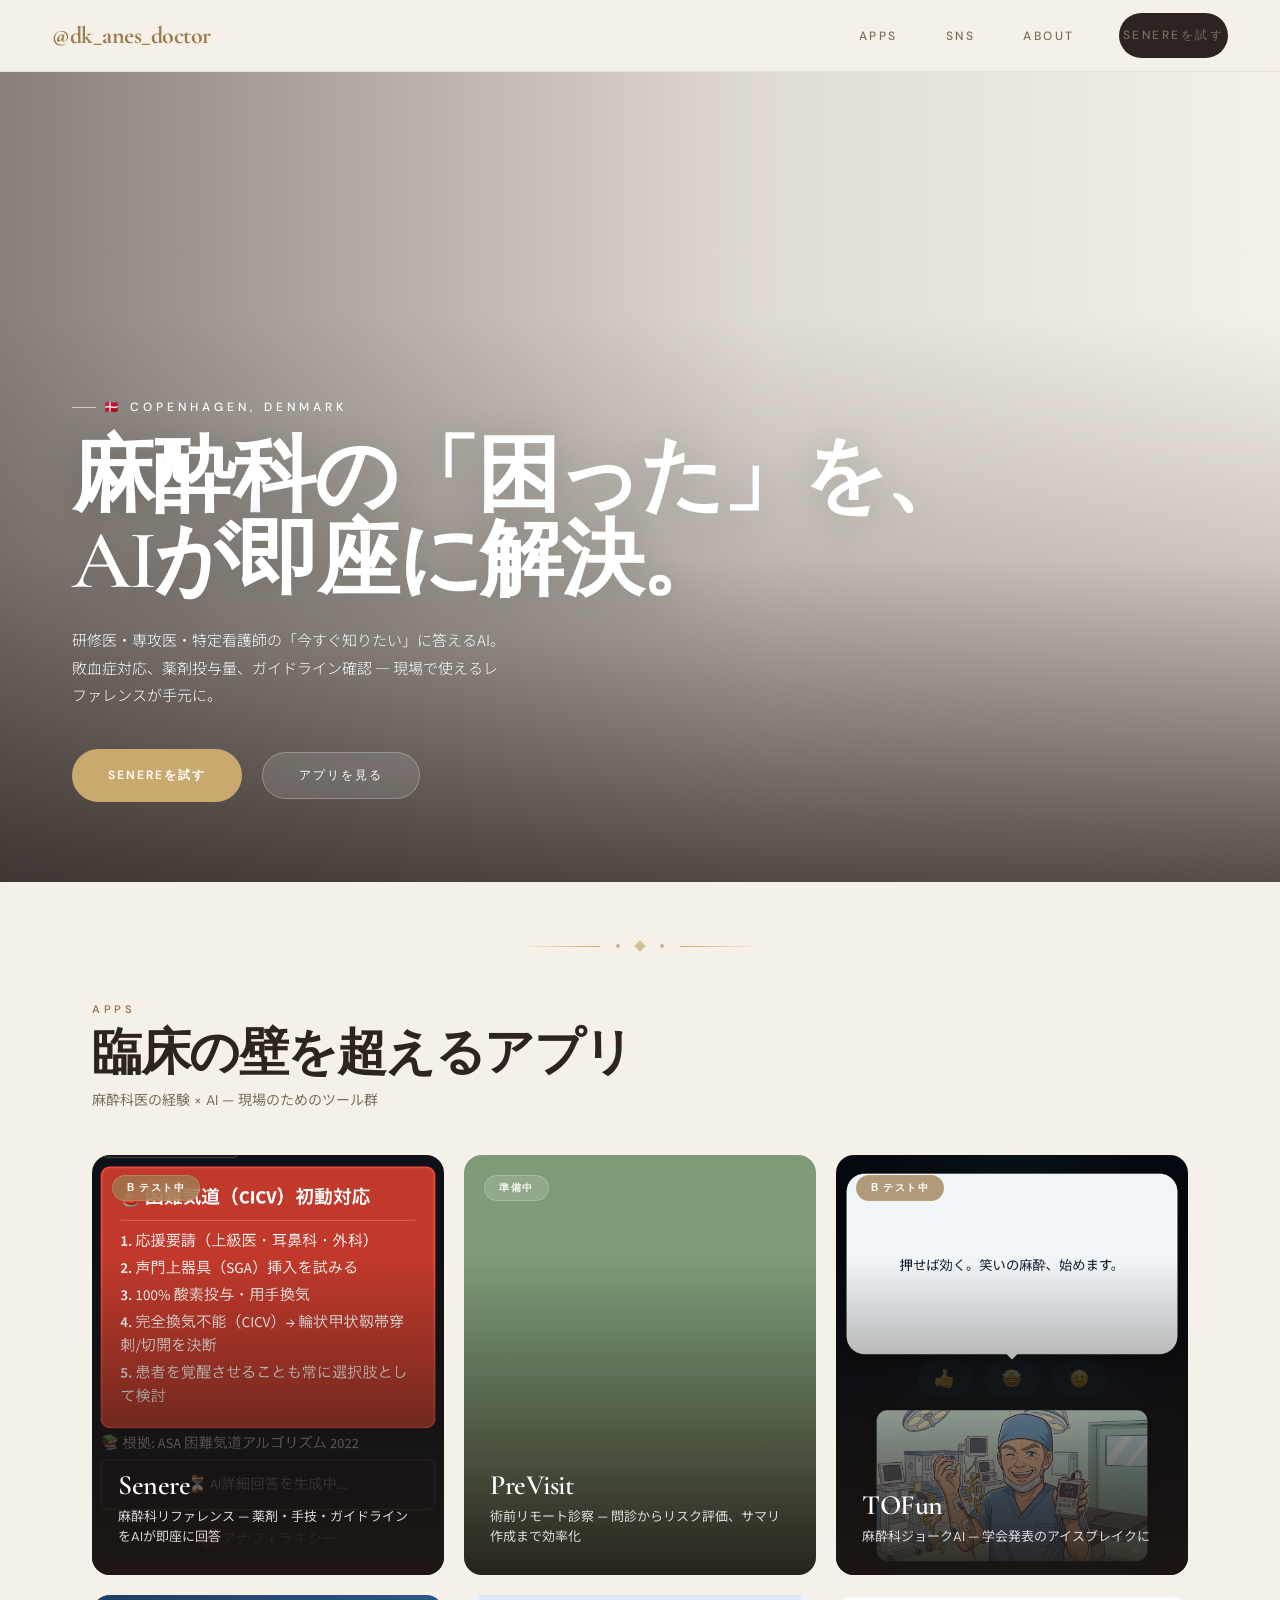
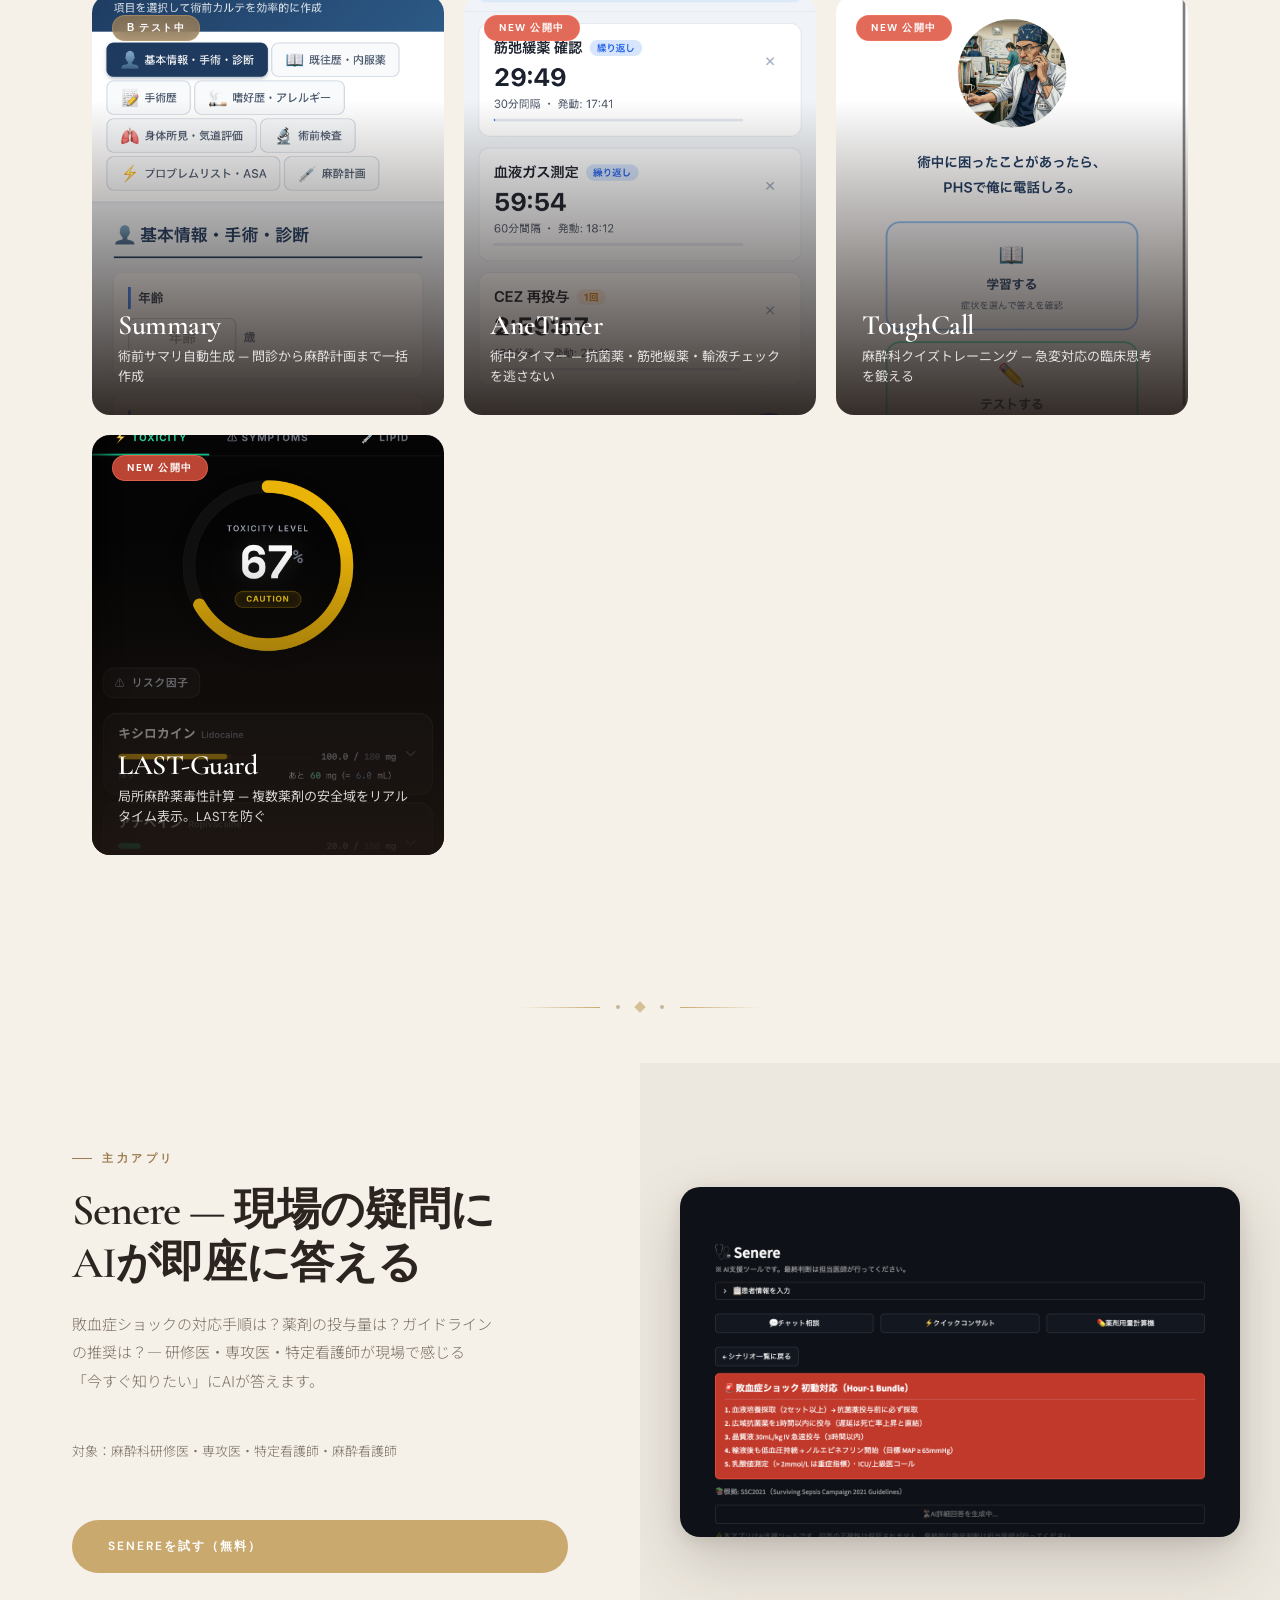
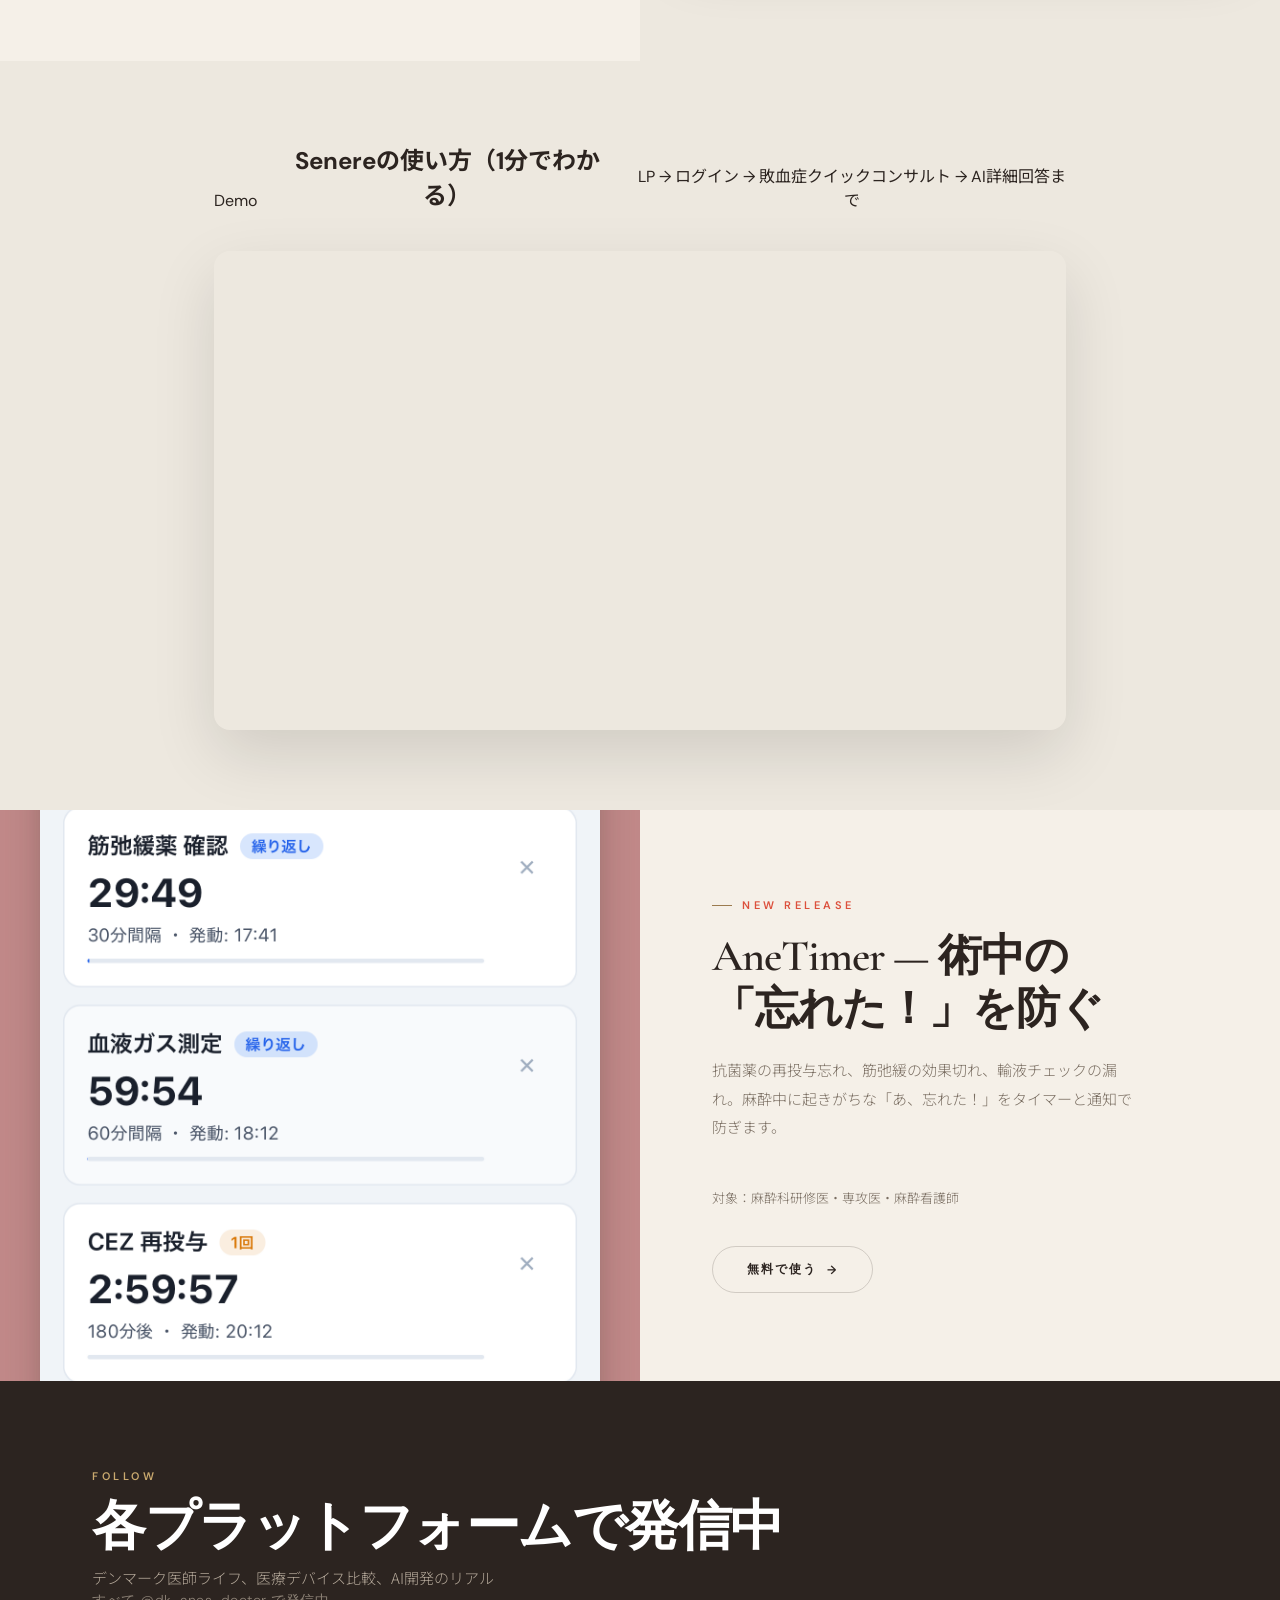
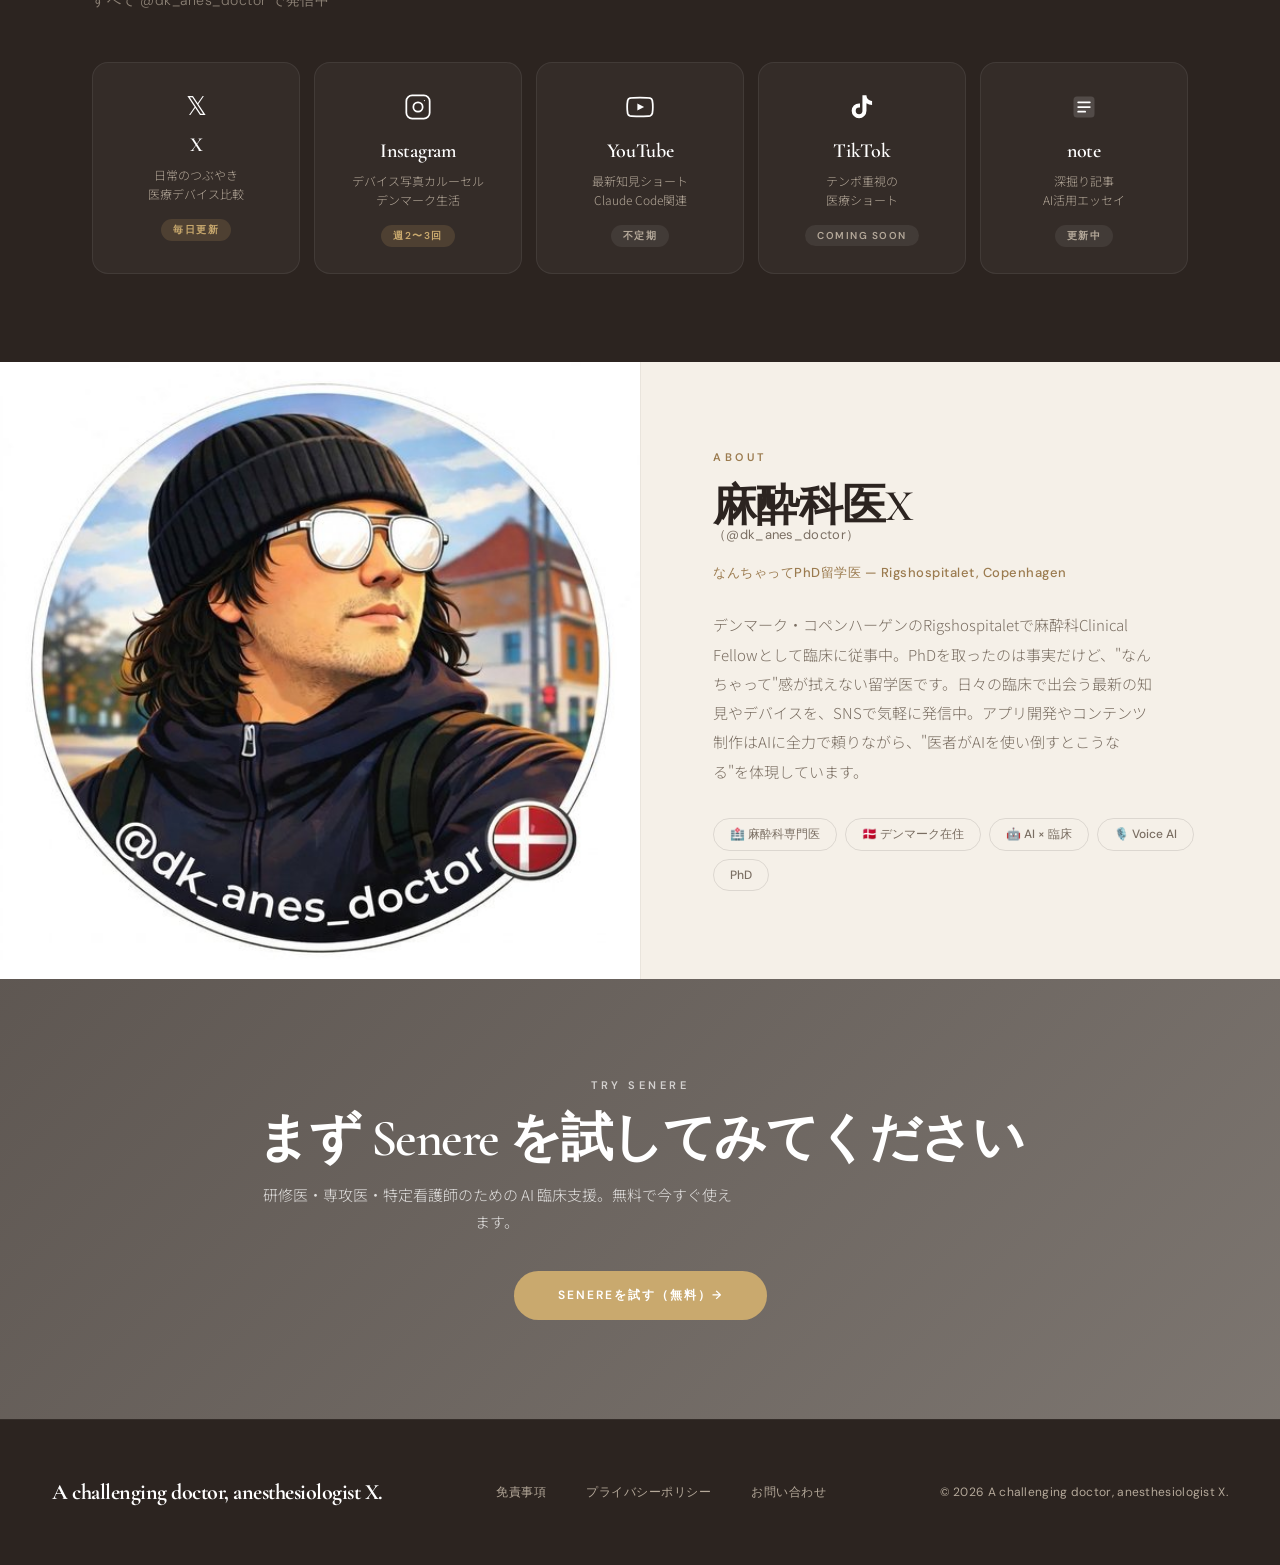
==== index.html @ a04b0b08 "feat: add LAST-Guard screenshot to app card Co-Authored-By: Claude Sonnet 4.6 <noreply@anthropic.com" ====
<!DOCTYPE html>
<html lang="ja">
<head>
<meta charset="UTF-8">
<meta name="viewport" content="width=device-width, initial-scale=1.0">
<title>Senere — 麻酔科研修医・専攻医のAI上級医コンサルタント</title>
<meta name="description" content="敗血症対応・薬剤投与量・ガイドライン確認をAIが即座に回答。研修医・専攻医・特定看護師のための臨床支援アプリ「Senere」。現場で使えるAIレファレンス。">
<meta name="keywords" content="麻酔科医, AI, 医療アプリ, デンマーク, Senere, Summary, TOFun">

<!-- OGP -->
<meta property="og:type" content="website">
<meta property="og:title" content="麻酔科医Xの挑戦 — A challenging doctor, anesthesiologist X.">
<meta property="og:description" content="デンマーク・Rigshospitaletで麻酔科Clinical Fellowとして臨床に従事しながら、AIを活用した臨床支援アプリを開発しています。">
<meta property="og:image" content="https://images.unsplash.com/photo-1513622470522-26c3c8a854bc?w=1200&q=80">
<meta property="og:url" content="https://anesthesiologist-lp.vercel.app">
<meta name="twitter:card" content="summary_large_image">
<meta name="twitter:site" content="@dk_anes_doctor">
<meta name="twitter:title" content="麻酔科医Xの挑戦 — A challenging doctor, anesthesiologist X.">
<meta name="twitter:description" content="デンマーク・Rigshospitaletで麻酔科Clinical Fellowとして臨床に従事しながら、AIを活用した臨床支援アプリを開発しています。">
<meta name="twitter:image" content="https://images.unsplash.com/photo-1513622470522-26c3c8a854bc?w=1200&q=80">

<!-- Google Analytics -->
<script async src="https://www.googletagmanager.com/gtag/js?id=G-F0V2NKXPPV"></script>
<script>
  window.dataLayer = window.dataLayer || [];
  function gtag(){dataLayer.push(arguments);}
  gtag('js', new Date());
  gtag('config', 'G-F0V2NKXPPV');
</script>

<!-- Fonts -->
<link rel="preconnect" href="https://fonts.googleapis.com">
<link rel="preconnect" href="https://fonts.gstatic.com" crossorigin>
<link rel="preload" href="https://fonts.googleapis.com/css2?family=Cormorant+Garamond:ital,wght@0,300;0,400;0,500;0,600;0,700;1,300;1,400;1,600&family=Noto+Sans+JP:wght@300;400;500;700&family=DM+Sans:opsz,wght@9..40,300;9..40,400;9..40,500;9..40,600;9..40,700&display=swap" as="style" onload="this.rel='stylesheet'">
<noscript><link href="https://fonts.googleapis.com/css2?family=Cormorant+Garamond:ital,wght@0,300;0,400;0,500;0,600;0,700;1,300;1,400;1,600&family=Noto+Sans+JP:wght@300;400;500;700&family=DM+Sans:opsz,wght@9..40,300;9..40,400;9..40,500;9..40,600;9..40,700&display=swap" rel="stylesheet"></noscript>

<style>
/* ===================================================
   DESIGN TOKENS
=================================================== */
:root {
  --bg:           #F5F0E8;
  --bg-warm:      #EDE8DF;
  --bg-dark:      #2C2420;
  --text:         #2C2420;
  --text-sub:     #7A6E62;
  --text-light:   #B5A99A;
  --white:        #FFFFFF;
  --accent:       #9B7B4F;
  --accent-light: #C9A96E;
  --accent-pale:  #EDE0CC;

  --ease-out-expo: cubic-bezier(0.16, 1, 0.3, 1);
  --ease-in-out:   cubic-bezier(0.65, 0, 0.35, 1);
}

/* ===================================================
   RESET & BASE
=================================================== */
*, *::before, *::after {
  margin: 0;
  padding: 0;
  box-sizing: border-box;
}

/* Focus-visible ring — keyboard nav accessible */
:focus-visible {
  outline: 2px solid var(--accent);
  outline-offset: 3px;
  border-radius: 3px;
}

html {
  scroll-behavior: smooth;
}

body {
  font-family: 'DM Sans', 'Noto Sans JP', sans-serif;
  background: var(--bg);
  color: var(--text);
  -webkit-font-smoothing: antialiased;
  -moz-osx-font-smoothing: grayscale;
  overflow-x: hidden;
}

img {
  display: block;
  max-width: 100%;
}

a {
  color: inherit;
  text-decoration: none;
}

/* ===================================================
   SCROLL ANIMATIONS
=================================================== */
.reveal {
  opacity: 0;
  transform: translateY(32px);
  transition: opacity 0.8s var(--ease-out-expo), transform 0.8s var(--ease-out-expo);
}

.reveal.visible {
  opacity: 1;
  transform: translateY(0);
}

.reveal-delay-1 { transition-delay: 0.1s; }
.reveal-delay-2 { transition-delay: 0.2s; }
.reveal-delay-3 { transition-delay: 0.3s; }
.reveal-delay-4 { transition-delay: 0.4s; }

/* prefers-reduced-motion: disable all animations for vestibular users */
@media (prefers-reduced-motion: reduce) {
  .reveal {
    opacity: 1;
    transform: none;
    transition: none;
  }
  .reveal-delay-1,
  .reveal-delay-2,
  .reveal-delay-3,
  .reveal-delay-4 {
    transition-delay: 0s;
  }
  .hero-bg,
  .app-card-bg,
  .feature-image-side img,
  .profile-image-side img {
    transition: none !important;
  }
  * {
    animation-duration: 0.01ms !important;
    animation-iteration-count: 1 !important;
    transition-duration: 0.01ms !important;
    scroll-behavior: auto !important;
  }
}

/* ===================================================
   NAVIGATION
=================================================== */
nav {
  position: fixed;
  top: 0;
  left: 0;
  right: 0;
  z-index: 200;
  height: 72px;
  display: flex;
  align-items: center;
  justify-content: space-between;
  padding: 0 52px;
  background: rgba(245, 240, 232, 0.88);
  backdrop-filter: blur(24px);
  -webkit-backdrop-filter: blur(24px);
  border-bottom: 1px solid rgba(44, 36, 32, 0.07);
  transition: background 0.3s;
}

.nav-brand {
  font-family: 'Cormorant Garamond', serif;
  font-size: 24px;
  font-weight: 700;
  color: var(--text);
  letter-spacing: -0.5px;
  line-height: 1;
}

.nav-brand span {
  color: var(--accent);
}

.nav-links {
  display: flex;
  align-items: center;
  gap: 40px;
  list-style: none;
}

.nav-links a {
  font-family: 'DM Sans', sans-serif;
  font-size: 12px;
  font-weight: 500;
  color: var(--text-sub);
  text-transform: uppercase;
  letter-spacing: 2.5px;
  transition: color 0.25s;
  padding: 14px 4px;
  display: inline-flex;
  align-items: center;
}

.nav-links a:hover {
  color: var(--text);
}

.nav-cta {
  font-family: 'DM Sans', sans-serif;
  font-size: 12px;
  font-weight: 600;
  letter-spacing: 1.5px;
  text-transform: uppercase;
  padding: 10px 28px;
  background: var(--bg-dark);
  color: var(--bg);
  border-radius: 100px;
  transition: background 0.3s, transform 0.2s;
}

.nav-cta:hover {
  background: var(--accent);
  transform: translateY(-1px);
}

/* Hamburger (mobile) */
.nav-hamburger {
  display: none;
  flex-direction: column;
  gap: 5px;
  cursor: pointer;
  padding: 4px;
  background: none;
  border: none;
}

.nav-hamburger span {
  display: block;
  width: 22px;
  height: 1.5px;
  background: var(--text);
  transition: transform 0.3s, opacity 0.3s, background 0.3s;
}

/* ===================================================
   HERO — Full-bleed Unsplash photo
=================================================== */
.hero {
  position: relative;
  height: 90vh;
  min-height: 600px;
  max-height: 900px;
  display: flex;
  align-items: flex-end;
  justify-content: flex-start;
  overflow: hidden;
  margin-top: 72px;
}

.hero-bg {
  position: absolute;
  inset: 0;
  background-image: url('https://images.unsplash.com/photo-1513622470522-26c3c8a854bc?w=1600&q=80&auto=format&fit=crop');
  background-size: cover;
  background-position: center 40%;
  transform-origin: center;
  transition: transform 8s ease-out;
}

.hero-bg.loaded {
  transform: scale(1.04);
}

/* Layered gradient: bottom heavy, subtle side vignette */
.hero::after {
  content: '';
  position: absolute;
  inset: 0;
  background:
    linear-gradient(to right, rgba(44,36,32,0.55) 0%, rgba(44,36,32,0.1) 60%, transparent 100%),
    linear-gradient(to top, rgba(44,36,32,0.8) 0%, rgba(44,36,32,0.2) 40%, transparent 70%);
  z-index: 1;
}

.hero-content {
  position: relative;
  z-index: 2;
  padding: 0 72px 80px;
  max-width: 680px;
  color: var(--white);
}

.hero-eyebrow {
  font-family: 'DM Sans', sans-serif;
  font-size: 12px;
  font-weight: 500;
  letter-spacing: 4px;
  text-transform: uppercase;
  opacity: 0.75;
  margin-bottom: 20px;
  display: flex;
  align-items: center;
  gap: 8px;
}

.hero-eyebrow::before {
  content: '';
  display: block;
  width: 24px;
  height: 1px;
  background: rgba(255,255,255,0.6);
}

.hero h1 {
  font-family: 'Cormorant Garamond', serif;
  font-size: clamp(40px, 6.5vw, 88px);
  font-weight: 600;
  line-height: 1.0;
  letter-spacing: -2.5px;
  margin-bottom: 24px;
  text-shadow: 0 4px 40px rgba(0,0,0,0.18);
  white-space: nowrap;
}

.hero-sub {
  font-family: 'Noto Sans JP', sans-serif;
  font-size: 15px;
  font-weight: 300;
  line-height: 1.85;
  opacity: 0.88;
  max-width: 440px;
  margin-bottom: 40px;
}

.hero-actions {
  display: flex;
  align-items: center;
  gap: 20px;
  flex-wrap: wrap;
}

.hero-btn-primary {
  font-family: 'DM Sans', sans-serif;
  font-size: 12px;
  font-weight: 600;
  letter-spacing: 2px;
  text-transform: uppercase;
  padding: 18px 36px;
  background: var(--accent-light);
  color: var(--white);
  border-radius: 100px;
  transition: background 0.3s, color 0.3s, transform 0.3s;
}

.hero-btn-primary:hover {
  background: var(--white);
  color: var(--text);
  transform: translateY(-2px);
}


.hero-btn-ghost {
  font-family: 'DM Sans', sans-serif;
  font-size: 12px;
  font-weight: 500;
  letter-spacing: 2px;
  text-transform: uppercase;
  padding: 14px 36px;
  background: rgba(255,255,255,0.12);
  backdrop-filter: blur(8px);
  border: 1px solid rgba(255,255,255,0.25);
  color: var(--white);
  border-radius: 100px;
  transition: background 0.3s, border-color 0.3s;
}

.hero-btn-ghost:hover {
  background: rgba(255,255,255,0.22);
}

/* ===================================================
   ORNAMENTAL DIVIDER (Tivoli-inspired)
=================================================== */
.ornament-divider {
  display: flex;
  align-items: center;
  justify-content: center;
  gap: 16px;
  padding: 60px 0 52px;
}

.ornament-line {
  width: 80px;
  height: 1px;
  background: linear-gradient(to right, transparent, var(--accent-light));
}

.ornament-line.right {
  background: linear-gradient(to left, transparent, var(--accent-light));
}

.ornament-diamond {
  width: 8px;
  height: 8px;
  background: var(--accent-light);
  transform: rotate(45deg);
  opacity: 0.7;
}

.ornament-dot {
  width: 4px;
  height: 4px;
  background: var(--accent);
  border-radius: 50%;
  opacity: 0.5;
}

/* ===================================================
   SECTION WRAPPER
=================================================== */
.section-wrap {
  max-width: 1200px;
  margin: 0 auto;
  padding: 0 52px;
}

/* ===================================================
   SECTION HEADER
=================================================== */
.section-head {
  display: flex;
  align-items: flex-end;
  justify-content: space-between;
  margin-bottom: 44px;
  gap: 20px;
}

.section-head-text .eyebrow {
  font-family: 'DM Sans', sans-serif;
  font-size: 11px;
  font-weight: 600;
  letter-spacing: 3.5px;
  text-transform: uppercase;
  color: var(--accent);
  margin-bottom: 10px;
}

.section-head-text h2 {
  font-family: 'Cormorant Garamond', serif;
  font-size: clamp(32px, 4.5vw, 50px);
  font-weight: 600;
  line-height: 1.1;
  letter-spacing: -1.5px;
  color: var(--text);
}

.section-head-text .sub {
  font-size: 14px;
  color: var(--text-sub);
  margin-top: 8px;
  line-height: 1.6;
}

/* ===================================================
   APPS GRID
=================================================== */
.apps-section {
  padding-bottom: 88px;
}

.apps-grid {
  display: grid;
  grid-template-columns: repeat(3, 1fr);
  gap: 20px;
}

/* App photo card — Tivoli "Tæt på Tivoli" style */
.app-card {
  height: 420px;
  border-radius: 18px;
  overflow: hidden;
  position: relative;
  cursor: pointer;
  color: var(--white);
  display: block;
}

.app-card-bg {
  position: absolute;
  inset: 0;
  background-size: cover;
  background-position: center;
  transition: transform 0.6s var(--ease-out-expo);
}

.app-card:hover .app-card-bg {
  transform: scale(1.06);
}

/* Gradient overlay */
.app-card::after {
  content: '';
  position: absolute;
  inset: 0;
  background: linear-gradient(180deg, transparent 25%, rgba(30, 22, 18, 0.9) 100%);
  z-index: 1;
  transition: opacity 0.4s;
}

.app-card:hover::after {
  opacity: 0.85;
}

.app-card-content {
  position: absolute;
  bottom: 0;
  left: 0;
  right: 0;
  padding: 28px 26px;
  z-index: 2;
}

.app-card h3 {
  font-family: 'Cormorant Garamond', serif;
  font-size: 28px;
  font-weight: 600;
  letter-spacing: -0.5px;
  margin-bottom: 6px;
  line-height: 1.1;
}

.app-card p {
  font-size: 13px;
  line-height: 1.55;
  opacity: 0.82;
}

.app-card-arrow {
  position: absolute;
  bottom: 28px;
  right: 26px;
  z-index: 2;
  width: 36px;
  height: 36px;
  border-radius: 50%;
  background: rgba(255,255,255,0.15);
  backdrop-filter: blur(8px);
  display: flex;
  align-items: center;
  justify-content: center;
  font-size: 14px;
  opacity: 0;
  transform: translateX(-8px);
  transition: opacity 0.3s, transform 0.3s;
}

.app-card:hover .app-card-arrow {
  opacity: 1;
  transform: translateX(0);
}

.app-badge {
  position: absolute;
  top: 20px;
  left: 20px;
  z-index: 2;
  font-family: 'DM Sans', sans-serif;
  font-size: 10px;
  font-weight: 600;
  letter-spacing: 1.5px;
  text-transform: uppercase;
  padding: 5px 14px;
  border-radius: 100px;
  backdrop-filter: blur(10px);
  -webkit-backdrop-filter: blur(10px);
}

.badge-beta {
  background: rgba(155, 123, 79, 0.75);
  border: 1px solid rgba(201, 169, 110, 0.4);
  color: #fff;
}

.badge-soon {
  background: rgba(255,255,255,0.15);
  border: 1px solid rgba(255,255,255,0.2);
  color: rgba(255,255,255,0.9);
}

.badge-new {
  background: rgba(220, 80, 60, 0.85);
  border: 1px solid rgba(255, 120, 100, 0.5);
  color: #fff;
  font-weight: 700;
  animation: pulse-badge 2s infinite;
}

@keyframes pulse-badge {
  0%, 100% { box-shadow: 0 0 0 0 rgba(220,80,60,0.4); }
  50% { box-shadow: 0 0 0 6px rgba(220,80,60,0); }
}

/* (carousel dots removed — grid layout used instead) */
.carousel-dot-placeholder {
  display: none;
}

/* ===================================================
   FEATURE SECTIONS — 2-col alternating
=================================================== */
.feature-section {
  display: grid;
  grid-template-columns: 1fr 1fr;
  min-height: 560px;
  overflow: hidden;
}

.feature-section + .feature-section {
  border-top: 1px solid rgba(44,36,32,0.06);
}

.feature-text-side {
  padding: 88px 72px;
  display: flex;
  flex-direction: column;
  justify-content: center;
  background: var(--bg);
}

.feature-text-side .eyebrow {
  font-family: 'DM Sans', sans-serif;
  font-size: 11px;
  font-weight: 600;
  letter-spacing: 3.5px;
  text-transform: uppercase;
  color: var(--accent);
  margin-bottom: 18px;
  display: flex;
  align-items: center;
  gap: 10px;
}

.feature-text-side .eyebrow::before {
  content: '';
  width: 20px;
  height: 1px;
  background: var(--accent);
  display: block;
}

.feature-text-side h2 {
  font-family: 'Cormorant Garamond', serif;
  font-size: clamp(30px, 3.5vw, 44px);
  font-weight: 600;
  line-height: 1.2;
  letter-spacing: -1px;
  margin-bottom: 20px;
  color: var(--text);
}

.feature-text-side p {
  font-size: 15px;
  color: var(--text-sub);
  line-height: 1.9;
  margin-bottom: 36px;
  max-width: 420px;
  font-family: 'Noto Sans JP', sans-serif;
  font-weight: 300;
}

.feature-cta-link {
  display: inline-flex;
  align-items: center;
  gap: 10px;
  font-family: 'DM Sans', sans-serif;
  font-size: 12px;
  font-weight: 600;
  letter-spacing: 2px;
  text-transform: uppercase;
  padding: 14px 34px;
  border: 1.5px solid rgba(44,36,32,0.18);
  border-radius: 100px;
  color: var(--text);
  width: fit-content;
  transition: background 0.3s, color 0.3s, border-color 0.3s;
}

.feature-cta-link:hover {
  background: var(--text);
  color: var(--bg);
  border-color: var(--text);
}

.feature-cta-link .arrow {
  transition: transform 0.3s;
}

.feature-cta-link:hover .arrow {
  transform: translateX(4px);
}

.feature-image-side {
  position: relative;
  overflow: hidden;
  background: var(--bg-warm);
}

.feature-image-side img {
  position: absolute;
  inset: 0;
  width: 100%;
  height: 100%;
  object-fit: cover;
  object-position: top center;
  transition: transform 0.8s var(--ease-out-expo);
}

.feature-section:hover .feature-image-side img {
  transform: scale(1.03);
}

/* Screenshot frame treatment */
.feature-image-side .screenshot-frame {
  position: absolute;
  inset: 0;
  display: flex;
  align-items: center;
  justify-content: center;
  padding: 40px;
  background: var(--bg-warm);
}

.feature-image-side .screenshot-frame img {
  position: relative;
  inset: auto;
  width: 100%;
  height: auto;
  max-height: none;
  object-fit: cover;
  object-position: center;
  border-radius: 20px;
  box-shadow: 0 24px 60px rgba(44,36,32,0.2), 0 4px 16px rgba(44,36,32,0.1);
  transition: transform 0.6s var(--ease-out-expo);
}

.feature-section:hover .screenshot-frame img {
  transform: translateY(-8px);
}

/* ===================================================
   SNS SECTION — Dark
=================================================== */
.sns-section {
  background: var(--bg-dark);
  padding: 88px 0;
}

.sns-inner {
  max-width: 1200px;
  margin: 0 auto;
  padding: 0 52px;
}

.sns-header {
  margin-bottom: 52px;
}

.sns-header .eyebrow {
  font-family: 'DM Sans', sans-serif;
  font-size: 11px;
  font-weight: 600;
  letter-spacing: 3.5px;
  text-transform: uppercase;
  color: var(--accent-light);
  margin-bottom: 14px;
}

.sns-header h2 {
  font-family: 'Cormorant Garamond', serif;
  font-size: clamp(36px, 5vw, 54px);
  font-weight: 600;
  letter-spacing: -1.5px;
  color: var(--white);
  line-height: 1.1;
  margin-bottom: 10px;
}

.sns-header p {
  font-size: 15px;
  color: var(--text-light);
  font-family: 'Noto Sans JP', sans-serif;
  font-weight: 300;
}

.sns-grid {
  display: grid;
  grid-template-columns: repeat(5, 1fr);
  gap: 14px;
}

.sns-card {
  background: rgba(255,255,255,0.04);
  border: 1px solid rgba(255,255,255,0.07);
  border-radius: 16px;
  padding: 30px 18px 26px;
  text-align: center;
  color: var(--white);
  transition: background 0.35s var(--ease-out-expo), border-color 0.35s var(--ease-out-expo), transform 0.35s var(--ease-out-expo);
  cursor: pointer;
  position: relative;
  overflow: hidden;
}

.sns-card::before {
  content: '';
  position: absolute;
  top: 0;
  left: 0;
  right: 0;
  height: 2px;
  background: linear-gradient(to right, var(--accent), var(--accent-light));
  opacity: 0;
  transition: opacity 0.3s;
}

.sns-card:hover {
  background: rgba(255,255,255,0.09);
  border-color: rgba(255,255,255,0.13);
  transform: translateY(-6px);
}

.sns-card:hover::before {
  opacity: 1;
}

.sns-card-icon {
  font-size: 26px;
  margin-bottom: 14px;
  line-height: 1;
}

.sns-card-name {
  font-family: 'Cormorant Garamond', serif;
  font-size: 20px;
  font-weight: 600;
  letter-spacing: -0.3px;
  margin-bottom: 8px;
}

.sns-card-desc {
  font-size: 12px;
  color: var(--text-light);
  line-height: 1.6;
  margin-bottom: 14px;
  font-family: 'Noto Sans JP', sans-serif;
  font-weight: 300;
}

.sns-card-freq {
  display: inline-block;
  font-family: 'DM Sans', sans-serif;
  font-size: 10px;
  font-weight: 600;
  letter-spacing: 1.5px;
  text-transform: uppercase;
  padding: 4px 12px;
  border-radius: 100px;
  background: rgba(255,255,255,0.07);
  color: var(--text-light);
}

.sns-card.active-platform .sns-card-freq {
  background: rgba(155, 123, 79, 0.25);
  color: var(--accent-light);
}

/* ===================================================
   PROFILE SECTION
=================================================== */
.profile-section {
  display: grid;
  grid-template-columns: 1fr 1fr;
  min-height: 520px;
  overflow: hidden;
}

.profile-image-side {
  position: relative;
  overflow: hidden;
  background: var(--bg-warm);
}

.profile-image-side img {
  position: absolute;
  inset: 0;
  width: 100%;
  height: 100%;
  object-fit: cover;
  object-position: top center;
  transition: transform 0.8s var(--ease-out-expo);
}

.profile-section:hover .profile-image-side img {
  transform: scale(1.03);
}

.profile-content-side {
  padding: 88px 72px;
  display: flex;
  flex-direction: column;
  justify-content: center;
  background: var(--bg);
  border-left: 1px solid rgba(44,36,32,0.06);
}

.profile-content-side .eyebrow {
  font-family: 'DM Sans', sans-serif;
  font-size: 11px;
  font-weight: 600;
  letter-spacing: 3.5px;
  text-transform: uppercase;
  color: var(--accent);
  margin-bottom: 18px;
}

.profile-content-side h2 {
  font-family: 'Cormorant Garamond', serif;
  font-size: 44px;
  font-weight: 600;
  letter-spacing: -1px;
  color: var(--text);
  margin-bottom: 4px;
  line-height: 1.1;
}

.profile-role {
  font-family: 'DM Sans', sans-serif;
  font-size: 13px;
  font-weight: 500;
  color: var(--accent);
  margin-bottom: 28px;
  letter-spacing: 0.5px;
}

.profile-bio {
  font-size: 15px;
  color: var(--text-sub);
  line-height: 1.95;
  margin-bottom: 32px;
  max-width: 440px;
  font-family: 'Noto Sans JP', sans-serif;
  font-weight: 300;
}

.profile-tags {
  display: flex;
  flex-wrap: wrap;
  gap: 8px;
}

.profile-tag {
  font-family: 'DM Sans', sans-serif;
  font-size: 12px;
  font-weight: 500;
  padding: 7px 16px;
  border-radius: 100px;
  border: 1px solid rgba(44,36,32,0.12);
  color: var(--text-sub);
  transition: border-color 0.25s, color 0.25s;
}

.profile-tag:hover {
  border-color: var(--accent);
  color: var(--accent);
}

/* ===================================================
   CTA FULL-BLEED
=================================================== */
.cta-section {
  position: relative;
  height: 440px;
  display: flex;
  align-items: center;
  justify-content: center;
  text-align: center;
  overflow: hidden;
}

.cta-bg {
  position: absolute;
  inset: 0;
  background-image: url('https://images.unsplash.com/photo-1448697138198-9aa6d0d84bf4?w=1600&q=80&auto=format&fit=crop');
  background-size: cover;
  background-position: center 60%;
  transition: transform 0.8s var(--ease-out-expo);
}

.cta-section:hover .cta-bg {
  transform: scale(1.02);
}

.cta-overlay {
  position: absolute;
  inset: 0;
  background: linear-gradient(135deg, rgba(44,36,32,0.75) 0%, rgba(44,36,32,0.6) 100%);
  z-index: 1;
}

.cta-content {
  position: relative;
  z-index: 2;
  color: var(--white);
  padding: 0 24px;
}

.cta-content .eyebrow {
  font-family: 'DM Sans', sans-serif;
  font-size: 11px;
  font-weight: 600;
  letter-spacing: 3.5px;
  text-transform: uppercase;
  opacity: 0.7;
  margin-bottom: 18px;
}

.cta-content h2 {
  font-family: 'Cormorant Garamond', serif;
  font-size: clamp(36px, 5vw, 52px);
  font-weight: 600;
  letter-spacing: -1.5px;
  margin-bottom: 14px;
  line-height: 1.1;
}

.cta-content p {
  font-size: 15px;
  opacity: 0.8;
  margin-bottom: 36px;
  max-width: 480px;
  font-family: 'Noto Sans JP', sans-serif;
  font-weight: 300;
  line-height: 1.8;
}

.cta-btn {
  display: inline-block;
  font-family: 'DM Sans', sans-serif;
  font-size: 12px;
  font-weight: 600;
  letter-spacing: 2px;
  text-transform: uppercase;
  padding: 16px 44px;
  background: var(--accent-light);
  color: var(--white);
  border-radius: 100px;
  transition: background 0.3s, color 0.3s, transform 0.3s, box-shadow 0.3s;
}

.cta-btn:hover {
  background: var(--white);
  color: var(--text);
  transform: translateY(-2px);
  box-shadow: 0 12px 32px rgba(0,0,0,0.2);
}

/* ===================================================
   FOOTER
=================================================== */
footer {
  background: var(--bg-dark);
  padding: 52px;
  display: flex;
  align-items: center;
  justify-content: space-between;
  flex-wrap: wrap;
  gap: 24px;
  border-top: 1px solid rgba(255,255,255,0.04);
}

.footer-brand {
  font-family: 'Cormorant Garamond', serif;
  font-size: 22px;
  font-weight: 700;
  color: var(--white);
  letter-spacing: -0.5px;
}

.footer-links {
  display: flex;
  align-items: center;
  gap: 32px;
  list-style: none;
  flex-wrap: wrap;
}

.footer-links a {
  font-family: 'DM Sans', sans-serif;
  font-size: 12px;
  color: var(--text-light);
  transition: color 0.25s;
  letter-spacing: 0.5px;
  padding: 12px 4px;
  display: inline-flex;
  align-items: center;
}

.footer-links a:hover {
  color: var(--white);
}

.footer-copy {
  font-family: 'DM Sans', sans-serif;
  font-size: 12px;
  color: var(--text-light);
  letter-spacing: 0.3px;
}

/* ===================================================
   RESPONSIVE: TABLET (max 960px)
=================================================== */
@media (max-width: 960px) {
  nav {
    padding: 0 28px;
  }

  .nav-links {
    display: none;
  }

  .nav-hamburger {
    display: flex;
  }

  .hero-content {
    padding: 0 36px 64px;
  }

  .hero h1 {
    letter-spacing: -1.5px;
    white-space: normal;
  }

  .section-wrap {
    padding: 0 28px;
  }

  .apps-section {
    padding-bottom: 64px;
  }

  .section-head {
    flex-direction: column;
    align-items: flex-start;
    margin-bottom: 32px;
  }

  .feature-section {
    grid-template-columns: 1fr;
    min-height: auto;
  }

  .feature-image-side {
    height: 360px;
    order: -1;
  }

  .feature-text-side {
    padding: 52px 36px;
  }

  .profile-section {
    grid-template-columns: 1fr;
    min-height: auto;
  }

  .profile-image-side {
    height: 380px;
  }

  .profile-content-side {
    padding: 52px 36px;
    border-left: none;
    border-top: 1px solid rgba(44,36,32,0.06);
  }

  .sns-section {
    padding: 68px 0;
  }

  .sns-inner {
    padding: 0 28px;
  }

  .sns-grid {
    grid-template-columns: repeat(3, 1fr);
    gap: 12px;
  }

  .cta-section {
    height: 380px;
  }

  footer {
    padding: 40px 28px;
    flex-direction: column;
    text-align: center;
    gap: 20px;
  }

  .footer-links {
    justify-content: center;
  }

  .apps-grid {
    grid-template-columns: repeat(2, 1fr);
    gap: 16px;
  }

  .app-card {
    height: 360px;
  }
}

/* ===================================================
   RESPONSIVE: MOBILE (max 600px)
=================================================== */
@media (max-width: 600px) {
  .hero {
    height: 80vh;
    min-height: 520px;
    align-items: flex-end;
    justify-content: flex-start;
  }

  .hero-content {
    padding: 0 24px 52px;
  }

  .hero h1 {
    letter-spacing: -1px;
    white-space: normal;
  }

  .hero-actions {
    flex-direction: column;
    align-items: flex-start;
  }

  .hero-btn-primary,
  .hero-btn-ghost {
    width: 100%;
    text-align: center;
    justify-content: center;
  }

  .section-wrap {
    padding: 0 20px;
  }

  .apps-section {
    padding-bottom: 48px;
  }

  .sns-section {
    padding: 52px 0;
  }

  .sns-grid {
    grid-template-columns: 1fr 1fr;
    gap: 10px;
  }

  .sns-grid .sns-card:last-child {
    grid-column: span 2;
  }

  .feature-text-side {
    padding: 44px 20px;
  }

  .feature-text-side p {
    max-width: 100%;
  }

  .profile-content-side {
    padding: 44px 20px;
  }

  .profile-bio {
    max-width: 100%;
  }

  .cta-content p {
    max-width: 100%;
  }

  .apps-grid {
    grid-template-columns: 1fr;
    gap: 14px;
  }

  .app-card {
    height: 360px;
  }

  .ornament-line {
    width: 40px;
  }
}
</style>
</head>
<body>

<!-- ================================================
  NAVIGATION
================================================ -->
<nav id="main-nav">
  <a href="#" class="nav-brand"><span>@dk_anes_doctor</span></a>
  <ul class="nav-links">
    <li><a href="#apps">Apps</a></li>
    <li><a href="#sns">SNS</a></li>
    <li><a href="#about">About</a></li>
    <li><a href="https://your-ai-senare-consultant-production.up.railway.app/" target="_blank" rel="noopener" class="nav-cta"
        onclick="gtag('event','click',{event_category:'nav',event_label:'senare_open'})">Senereを試す</a></li>
  </ul>
  <button class="nav-hamburger" aria-label="メニュー" id="hamburger">
    <span></span><span></span><span></span>
  </button>
</nav>

<!-- ================================================
  HERO — Full-bleed Copenhagen photo
================================================ -->
<section class="hero" id="hero">
  <div class="hero-bg" id="hero-bg"></div>

  <div class="hero-content">
    <div class="hero-eyebrow reveal">🇩🇰 Copenhagen, Denmark</div>
    <h1 class="reveal reveal-delay-1">麻酔科の「困った」を、<br>AIが即座に解決。</h1>
    <p class="hero-sub reveal reveal-delay-2">研修医・専攻医・特定看護師の「今すぐ知りたい」に答えるAI。敗血症対応、薬剤投与量、ガイドライン確認 — 現場で使えるレファレンスが手元に。</p>
    <div class="hero-actions reveal reveal-delay-3">
      <a href="https://your-ai-senere-consultant-production.up.railway.app/" target="_blank" rel="noopener" class="hero-btn-primary"
         onclick="gtag('event','click',{event_category:'hero',event_label:'senere_open'})">Senereを試す</a>
      <a href="#apps" class="hero-btn-ghost">アプリを見る</a>
    </div>
  </div>
</section>

<!-- Ornamental divider -->
<div class="ornament-divider" aria-hidden="true">
  <div class="ornament-line"></div>
  <div class="ornament-dot"></div>
  <div class="ornament-diamond"></div>
  <div class="ornament-dot"></div>
  <div class="ornament-line right"></div>
</div>

<!-- ================================================
  APPS — 3-column grid
================================================ -->
<section class="apps-section" id="apps">
  <div class="section-wrap">
    <div class="section-head reveal">
      <div class="section-head-text">
        <div class="eyebrow">Apps</div>
        <h2>臨床の壁を超えるアプリ</h2>
        <p class="sub">麻酔科医の経験 × AI — 現場のためのツール群</p>
      </div>
    </div>

    <div class="apps-grid reveal reveal-delay-1">

      <!-- Senere — βテスト中 -->
      <a class="app-card" href="https://your-ai-senere-consultant-production.up.railway.app/" target="_blank" rel="noopener"
         onclick="gtag('event','click',{event_category:'apps',event_label:'senere'})">
        <span class="app-badge badge-beta">β テスト中</span>
        <div class="app-card-bg" style="background-image:url('images/senare-mobile.png'); background-color:#4a6fa5;"></div>
        <div class="app-card-content">
          <h3>Senere</h3>
          <p>麻酔科リファレンス — 薬剤・手技・ガイドラインをAIが即座に回答</p>
        </div>
        <div class="app-card-arrow">→</div>
      </a>

      <!-- PreVisit — 準備中 -->
      <div class="app-card" style="cursor:default;">
        <span class="app-badge badge-soon">準備中</span>
        <div class="app-card-bg" style="background-image:url('https://images.unsplash.com/photo-1504439468489-c8920d796a29?w=600&q=80&auto=format&fit=crop'); background-color:#7d9b76;"></div>
        <div class="app-card-content">
          <h3>PreVisit</h3>
          <p>術前リモート診察 — 問診からリスク評価、サマリ作成まで効率化</p>
        </div>
      </div>

      <!-- TOFun — βテスト中 -->
      <a class="app-card" href="https://joke-app-production.up.railway.app/" target="_blank" rel="noopener"
         onclick="gtag('event','click',{event_category:'apps',event_label:'tofun'})">
        <span class="app-badge badge-beta">β テスト中</span>
        <div class="app-card-bg" style="background-image:url('images/tofun-mobile.png'); background-color:#c4713b;"></div>
        <div class="app-card-content">
          <h3>TOFun</h3>
          <p>麻酔科ジョークAI — 学会発表のアイスブレイクに</p>
        </div>
        <div class="app-card-arrow">→</div>
      </a>

      <!-- Summary — βテスト中 -->
      <a class="app-card" href="https://summary-rho-tan.vercel.app" target="_blank" rel="noopener"
         onclick="gtag('event','click',{event_category:'apps',event_label:'summary'})">
        <span class="app-badge badge-beta">β テスト中</span>
        <div class="app-card-bg" style="background-image:url('images/summary-mobile.png'); background-color:#9b7db5;"></div>
        <div class="app-card-content">
          <h3>Summary</h3>
          <p>術前サマリ自動生成 — 問診から麻酔計画まで一括作成</p>
        </div>
        <div class="app-card-arrow">→</div>
      </a>

      <!-- AneTimer — NEW公開中 -->
      <a class="app-card" href="https://ane-timer.vercel.app" target="_blank" rel="noopener"
         onclick="gtag('event','click',{event_category:'apps',event_label:'ane-timer'})">
        <span class="app-badge badge-new">NEW 公開中</span>
        <div class="app-card-bg" style="background-image:url('images/ane-timer-mobile.png'); background-color:#c48b8b;"></div>
        <div class="app-card-content">
          <h3>AneTimer</h3>
          <p>術中タイマー — 抗菌薬・筋弛緩薬・輸液チェックを逃さない</p>
        </div>
        <div class="app-card-arrow">→</div>
      </a>

      <!-- ToughCall — NEW公開中 -->
      <a class="app-card" href="https://toughcall.vercel.app" target="_blank" rel="noopener"
         onclick="gtag('event','click',{event_category:'apps',event_label:'toughcall'})">
        <span class="app-badge badge-new">NEW 公開中</span>
        <div class="app-card-bg" style="background-image:url('images/toughcall-mobile.png'); background-color:#1e3a5f;"></div>
        <div class="app-card-content">
          <h3>ToughCall</h3>
          <p>麻酔科クイズトレーニング — 急変対応の臨床思考を鍛える</p>
        </div>
        <div class="app-card-arrow">→</div>
      </a>

      <!-- LAST-Guard — NEW公開中 -->
      <a class="app-card" href="https://japansk-taka.github.io/last-guard/" target="_blank" rel="noopener"
         onclick="gtag('event','click',{event_category:'apps',event_label:'last-guard'})">
        <span class="app-badge badge-new">NEW 公開中</span>
        <div class="app-card-bg" style="background-image:url('images/last-guard-mobile.png'); background-color:#1a3a2a;"></div>
        <div class="app-card-content">
          <h3>LAST-Guard</h3>
          <p>局所麻酔薬毒性計算 — 複数薬剤の安全域をリアルタイム表示。LASTを防ぐ</p>
        </div>
        <div class="app-card-arrow">→</div>
      </a>

    </div><!-- /apps-grid -->

  </div><!-- /section-wrap -->
</section>

<!-- Ornamental divider -->
<div class="ornament-divider" aria-hidden="true">
  <div class="ornament-line"></div>
  <div class="ornament-dot"></div>
  <div class="ornament-diamond"></div>
  <div class="ornament-dot"></div>
  <div class="ornament-line right"></div>
</div>

<!-- ================================================
  FEATURE PICK UP 1 — Senere (text left, image right)
================================================ -->
<section class="feature-section">
  <div class="feature-text-side reveal">
    <div class="eyebrow">主力アプリ</div>
    <h2>Senere — 現場の疑問に<br>AIが即座に答える</h2>
    <p>敗血症ショックの対応手順は？薬剤の投与量は？ガイドラインの推奨は？— 研修医・専攻医・特定看護師が現場で感じる「今すぐ知りたい」にAIが答えます。</p>
    <p style="font-size:13px; color:var(--text-sub); margin-top:8px;">対象：麻酔科研修医・専攻医・特定看護師・麻酔看護師</p>
    <a href="https://your-ai-senare-consultant-production.up.railway.app/" target="_blank" rel="noopener" class="hero-btn-primary" style="display:inline-flex; margin-top:20px;"
       onclick="gtag('event','click',{event_category:'feature',event_label:'senare_open'})">
      Senereを試す（無料）
    </a>
  </div>
  <div class="feature-image-side">
    <div class="screenshot-frame">
      <img src="images/senare-screenshot.png" alt="Senereアプリのスクリーンショット" loading="lazy">
    </div>
  </div>
</section>

<!-- ================================================
  DEMO VIDEO - Senere
================================================ -->
<section style="padding: 80px 0; background: var(--bg-warm);">
  <div class="section-wrap" style="max-width:900px; margin:0 auto; padding:0 24px;">
    <div class="section-head reveal" style="text-align:center; margin-bottom:40px;">
      <div class="eyebrow">Demo</div>
      <h2>Senereの使い方（1分でわかる）</h2>
      <p class="sub">LP → ログイン → 敗血症クイックコンサルト → AI詳細回答まで</p>
    </div>
    <div class="reveal" style="border-radius:16px; overflow:hidden; box-shadow:0 24px 64px rgba(0,0,0,0.12); position:relative; padding-top:56.25%;">
      <iframe src="https://www.youtube.com/embed/i7Rr0pjaKu8"
              title="麻酔科の「困った」をAIが即座に解決 — Senereデモ動画"
              frameborder="0"
              allow="accelerometer; autoplay; clipboard-write; encrypted-media; gyroscope; picture-in-picture"
              allowfullscreen
              style="position:absolute; top:0; left:0; width:100%; height:100%; border-radius:16px;">
      </iframe>
    </div>
  </div>
</section>

<!-- ================================================
  FEATURE - AneTimer NEW
================================================ -->
<section class="feature-section">
  <div class="feature-image-side">
    <div class="screenshot-frame" style="background:#c48b8b;">
      <img src="images/ane-timer-mobile.png" alt="AneTimer — 術中タイマー" loading="lazy">
    </div>
  </div>
  <div class="feature-text-side reveal">
    <div class="eyebrow" style="color:#dc503c;">New Release</div>
    <h2>AneTimer — 術中の<br>「忘れた！」を防ぐ</h2>
    <p>抗菌薬の再投与忘れ、筋弛緩の効果切れ、輸液チェックの漏れ。麻酔中に起きがちな「あ、忘れた！」をタイマーと通知で防ぎます。</p>
    <p style="font-size:13px; color:var(--text-sub); margin-top:8px;">対象：麻酔科研修医・専攻医・麻酔看護師</p>
    <a href="https://ane-timer.vercel.app" target="_blank" rel="noopener" class="feature-cta-link"
       onclick="gtag('event','click',{event_category:'feature',event_label:'ane-timer_open'})">
      無料で使う <span class="arrow">→</span>
    </a>
  </div>
</section>

<!-- ================================================
  SNS — Dark section
================================================ -->
<section class="sns-section" id="sns">
  <div class="sns-inner">
    <div class="sns-header reveal">
      <div class="eyebrow">Follow</div>
      <h2>各プラットフォームで発信中</h2>
      <p>デンマーク医師ライフ、医療デバイス比較、AI開発のリアル<br><span style="font-family:'DM Sans',sans-serif; font-size:14px; opacity:0.7; letter-spacing:0.5px;">すべて @dk_anes_doctor で発信中</span></p>
    </div>

    <div class="sns-grid">

      <a class="sns-card active-platform reveal" href="https://x.com/dk_anes_doctor" target="_blank" rel="noopener"
         onclick="gtag('event','click',{event_category:'sns',event_label:'x'})">
        <div class="sns-card-icon">𝕏</div>
        <div class="sns-card-name">X</div>
        <div class="sns-card-desc">日常のつぶやき<br>医療デバイス比較</div>
        <span class="sns-card-freq">毎日更新</span>
      </a>

      <a class="sns-card active-platform reveal reveal-delay-1" href="https://instagram.com/dk_anes_doctor" target="_blank" rel="noopener"
         onclick="gtag('event','click',{event_category:'sns',event_label:'instagram'})">
        <div class="sns-card-icon">
          <svg width="28" height="28" viewBox="0 0 24 24" fill="none" stroke="currentColor" stroke-width="1.5" stroke-linecap="round" stroke-linejoin="round">
            <rect x="2" y="2" width="20" height="20" rx="5" ry="5"/>
            <circle cx="12" cy="12" r="4"/>
            <circle cx="17.5" cy="6.5" r="0.5" fill="currentColor" stroke="none"/>
          </svg>
        </div>
        <div class="sns-card-name">Instagram</div>
        <div class="sns-card-desc">デバイス写真カルーセル<br>デンマーク生活</div>
        <span class="sns-card-freq">週2〜3回</span>
      </a>

      <a class="sns-card reveal reveal-delay-2" href="https://www.youtube.com/@dk_anes_doctor" target="_blank" rel="noopener"
         onclick="gtag('event','click',{event_category:'sns',event_label:'youtube'})">
        <div class="sns-card-icon">
          <svg width="28" height="28" viewBox="0 0 24 24" fill="none" stroke="currentColor" stroke-width="1.5" stroke-linecap="round" stroke-linejoin="round">
            <path d="M22.54 6.42a2.78 2.78 0 0 0-1.95-1.97C18.88 4 12 4 12 4s-6.88 0-8.59.45A2.78 2.78 0 0 0 1.46 6.42 29 29 0 0 0 1 12a29 29 0 0 0 .46 5.58A2.78 2.78 0 0 0 3.41 19.6C5.12 20 12 20 12 20s6.88 0 8.59-.4a2.78 2.78 0 0 0 1.95-1.97A29 29 0 0 0 23 12a29 29 0 0 0-.46-5.58z"/>
            <polygon points="9.75 15.02 15.5 12 9.75 8.98 9.75 15.02" fill="currentColor" stroke="none"/>
          </svg>
        </div>
        <div class="sns-card-name">YouTube</div>
        <div class="sns-card-desc">最新知見ショート<br>Claude Code関連</div>
        <span class="sns-card-freq">不定期</span>
      </a>

      <a class="sns-card reveal reveal-delay-3" href="#" target="_blank" rel="noopener">
        <div class="sns-card-icon">
          <svg width="28" height="28" viewBox="0 0 24 24" fill="currentColor">
            <path d="M19.59 6.69a4.83 4.83 0 01-3.77-4.25V2h-3.45v13.67a2.89 2.89 0 01-2.88 2.5 2.89 2.89 0 01-2.89-2.89 2.89 2.89 0 012.89-2.89c.28 0 .54.04.79.1V9.01a6.33 6.33 0 00-.79-.05 6.34 6.34 0 00-6.34 6.34 6.34 6.34 0 006.34 6.34 6.34 6.34 0 006.33-6.34V8.69a8.2 8.2 0 004.81 1.54V6.78a4.85 4.85 0 01-1.04-.09z"/>
          </svg>
        </div>
        <div class="sns-card-name">TikTok</div>
        <div class="sns-card-desc">テンポ重視の<br>医療ショート</div>
        <span class="sns-card-freq">Coming Soon</span>
      </a>

      <a class="sns-card reveal reveal-delay-4" href="https://note.com/dk_anes_doctor" target="_blank" rel="noopener"
         onclick="gtag('event','click',{event_category:'sns',event_label:'note'})">
        <div class="sns-card-icon">
          <svg width="28" height="28" viewBox="0 0 24 24" fill="none">
            <rect x="3" y="3" width="18" height="18" rx="3" fill="currentColor" opacity="0.15"/>
            <path d="M7 8h10M7 12h10M7 16h6" stroke="currentColor" stroke-width="1.5" stroke-linecap="round"/>
          </svg>
        </div>
        <div class="sns-card-name">note</div>
        <div class="sns-card-desc">深掘り記事<br>AI活用エッセイ</div>
        <span class="sns-card-freq">更新中</span>
      </a>

    </div><!-- /sns-grid -->
  </div><!-- /sns-inner -->
</section>

<!-- ================================================
  PROFILE
================================================ -->
<section class="profile-section" id="about">
  <div class="profile-image-side">
    <img src="images/profile.jpg" alt="@dk_anes_doctor プロフィール写真" loading="lazy">
  </div>
  <div class="profile-content-side reveal">
    <div class="eyebrow">About</div>
    <h2>麻酔科医X</h2>
    <p style="font-family:'DM Sans',sans-serif; font-size:13px; color:var(--text-sub); margin-top:-8px; margin-bottom:20px; letter-spacing:0.3px;">（@dk_anes_doctor）</p>
    <div class="profile-role">なんちゃってPhD留学医 — Rigshospitalet, Copenhagen</div>
    <p class="profile-bio">デンマーク・コペンハーゲンのRigshospitaletで麻酔科Clinical Fellowとして臨床に従事中。PhDを取ったのは事実だけど、"なんちゃって"感が拭えない留学医です。日々の臨床で出会う最新の知見やデバイスを、SNSで気軽に発信中。アプリ開発やコンテンツ制作はAIに全力で頼りながら、"医者がAIを使い倒すとこうなる"を体現しています。</p>
    <div class="profile-tags">
      <span class="profile-tag">🏥 麻酔科専門医</span>
      <span class="profile-tag">🇩🇰 デンマーク在住</span>
      <span class="profile-tag">🤖 AI × 臨床</span>
      <span class="profile-tag">🎙️ Voice AI</span>
      <span class="profile-tag">PhD</span>
    </div>
  </div>
</section>

<!-- ================================================
  CTA FULL-BLEED
================================================ -->
<section class="cta-section">
  <div class="cta-bg" id="cta-bg"></div>
  <div class="cta-overlay"></div>
  <div class="cta-content reveal">
    <div class="eyebrow">Try Senere</div>
    <h2>まず Senere を試してみてください</h2>
    <p>研修医・専攻医・特定看護師のための AI 臨床支援。無料で今すぐ使えます。</p>
    <a href="https://your-ai-senere-consultant-production.up.railway.app/" target="_blank" rel="noopener" class="cta-btn"
       onclick="gtag('event','click',{event_category:'cta',event_label:'senere_open'})">Senereを試す（無料）→</a>
  </div>
</section>

<!-- ================================================
  FOOTER
================================================ -->
<footer>
  <div class="footer-brand">A challenging doctor, anesthesiologist X.</div>
  <ul class="footer-links">
    <li><a href="#" onclick="document.getElementById('disclaimer-modal').style.display='flex'; return false;">免責事項</a></li>
    <li><a href="#" onclick="document.getElementById('privacy-modal').style.display='flex'; return false;">プライバシーポリシー</a></li>
    <li><a href="mailto:narkose_laegefrajapan@proton.me">お問い合わせ</a></li>
  </ul>
  <div class="footer-copy">© 2026 A challenging doctor, anesthesiologist X.</div>
</footer>

<!-- ================================================
  MODALS — Disclaimer / Privacy
================================================ -->
<style>
.modal-backdrop {
  display: none;
  position: fixed;
  inset: 0;
  background: rgba(44,36,32,0.6);
  backdrop-filter: blur(6px);
  z-index: 300;
  align-items: center;
  justify-content: center;
  padding: 24px;
}

.modal-box {
  background: var(--bg);
  border-radius: 20px;
  padding: 48px;
  max-width: 560px;
  width: 100%;
  position: relative;
  max-height: 80vh;
  overflow-y: auto;
}

.modal-box h3 {
  font-family: 'Cormorant Garamond', serif;
  font-size: 28px;
  font-weight: 600;
  letter-spacing: -0.5px;
  margin-bottom: 20px;
  color: var(--text);
}

.modal-box p {
  font-size: 14px;
  color: var(--text-sub);
  line-height: 1.85;
  font-family: 'Noto Sans JP', sans-serif;
  font-weight: 300;
}

.modal-close {
  position: absolute;
  top: 20px;
  right: 20px;
  width: 36px;
  height: 36px;
  border-radius: 50%;
  border: 1px solid rgba(44,36,32,0.12);
  background: none;
  cursor: pointer;
  display: flex;
  align-items: center;
  justify-content: center;
  font-size: 16px;
  color: var(--text-sub);
  transition: background 0.25s, color 0.25s;
}

.modal-close:hover {
  background: var(--bg-dark);
  color: var(--white);
}
</style>

<div class="modal-backdrop" id="disclaimer-modal" onclick="if(event.target===this)this.style.display='none'">
  <div class="modal-box">
    <button class="modal-close" onclick="document.getElementById('disclaimer-modal').style.display='none'" aria-label="閉じる">✕</button>
    <h3>免責事項</h3>
    <p>本サイトおよび掲載アプリは、医療情報の提供を目的としたものであり、診断・治療の代替となるものではありません。アプリの使用により生じた損害について、開発者は一切の責任を負いません。βテスト中のアプリには不具合が含まれる可能性があります。医療的判断は必ず資格を有する医療従事者にご相談ください。</p>
  </div>
</div>

<div class="modal-backdrop" id="privacy-modal" onclick="if(event.target===this)this.style.display='none'">
  <div class="modal-box">
    <button class="modal-close" onclick="document.getElementById('privacy-modal').style.display='none'" aria-label="閉じる">✕</button>
    <h3>プライバシーポリシー</h3>
    <p>本サイトではGoogle Analytics（GA4）を使用してアクセス解析を行っています。収集した情報は第三者への提供、販売は行いません。βテスト参加フォームで収集した情報はアプリ改善のみに使用し、適切に管理します。詳細はお問い合わせください。</p>
  </div>
</div>

<!-- ================================================
  JAVASCRIPT
================================================ -->
<script>
(function() {
  'use strict';

  /* ------------------------------------------
     Scroll reveal — IntersectionObserver
  ------------------------------------------ */
  const revealEls = document.querySelectorAll('.reveal');

  if ('IntersectionObserver' in window) {
    const io = new IntersectionObserver(
      (entries) => {
        entries.forEach(entry => {
          if (entry.isIntersecting) {
            entry.target.classList.add('visible');
            io.unobserve(entry.target);
          }
        });
      },
      { threshold: 0.12, rootMargin: '0px 0px -40px 0px' }
    );

    revealEls.forEach(el => io.observe(el));
  } else {
    // Fallback: show all immediately
    revealEls.forEach(el => el.classList.add('visible'));
  }

  /* ------------------------------------------
     Hero parallax-ish + Ken Burns
  ------------------------------------------ */
  const prefersReducedMotion = window.matchMedia('(prefers-reduced-motion: reduce)').matches;

  const heroBg = document.getElementById('hero-bg');
  if (heroBg && !prefersReducedMotion) {
    // Trigger ken burns after paint
    requestAnimationFrame(() => {
      setTimeout(() => heroBg.classList.add('loaded'), 100);
    });

    // Subtle parallax on scroll
    window.addEventListener('scroll', () => {
      const y = window.scrollY;
      if (y < window.innerHeight) {
        heroBg.style.transform = 'translateY(' + (y * 0.25) + 'px)';
      }
    }, { passive: true });
  } else if (heroBg) {
    // Reduced motion: just show the image without animation
    heroBg.classList.add('loaded');
  }

  /* ------------------------------------------
     Nav scroll state
  ------------------------------------------ */
  const mainNav = document.getElementById('main-nav');
  window.addEventListener('scroll', () => {
    mainNav.style.background = window.scrollY > 60
      ? 'rgba(245, 240, 232, 0.96)'
      : 'rgba(245, 240, 232, 0.88)';
  }, { passive: true });

  /* ------------------------------------------
     Mobile hamburger (basic toggle)
  ------------------------------------------ */
  const hamburger = document.getElementById('hamburger');
  const navLinks  = document.querySelector('.nav-links');

  if (hamburger && navLinks) {
    hamburger.addEventListener('click', () => {
      const isOpen = navLinks.style.display === 'flex';
      navLinks.style.cssText = isOpen
        ? ''
        : 'display:flex; flex-direction:column; position:absolute; top:72px; left:0; right:0; background:rgba(245,240,232,0.98); padding:20px 28px; gap:20px; border-bottom:1px solid rgba(44,36,32,0.07); backdrop-filter:blur(20px);';
    });

    // Close on link click
    navLinks.querySelectorAll('a').forEach(a => {
      a.addEventListener('click', () => { navLinks.style.cssText = ''; });
    });
  }

})();
</script>

</body>
</html>
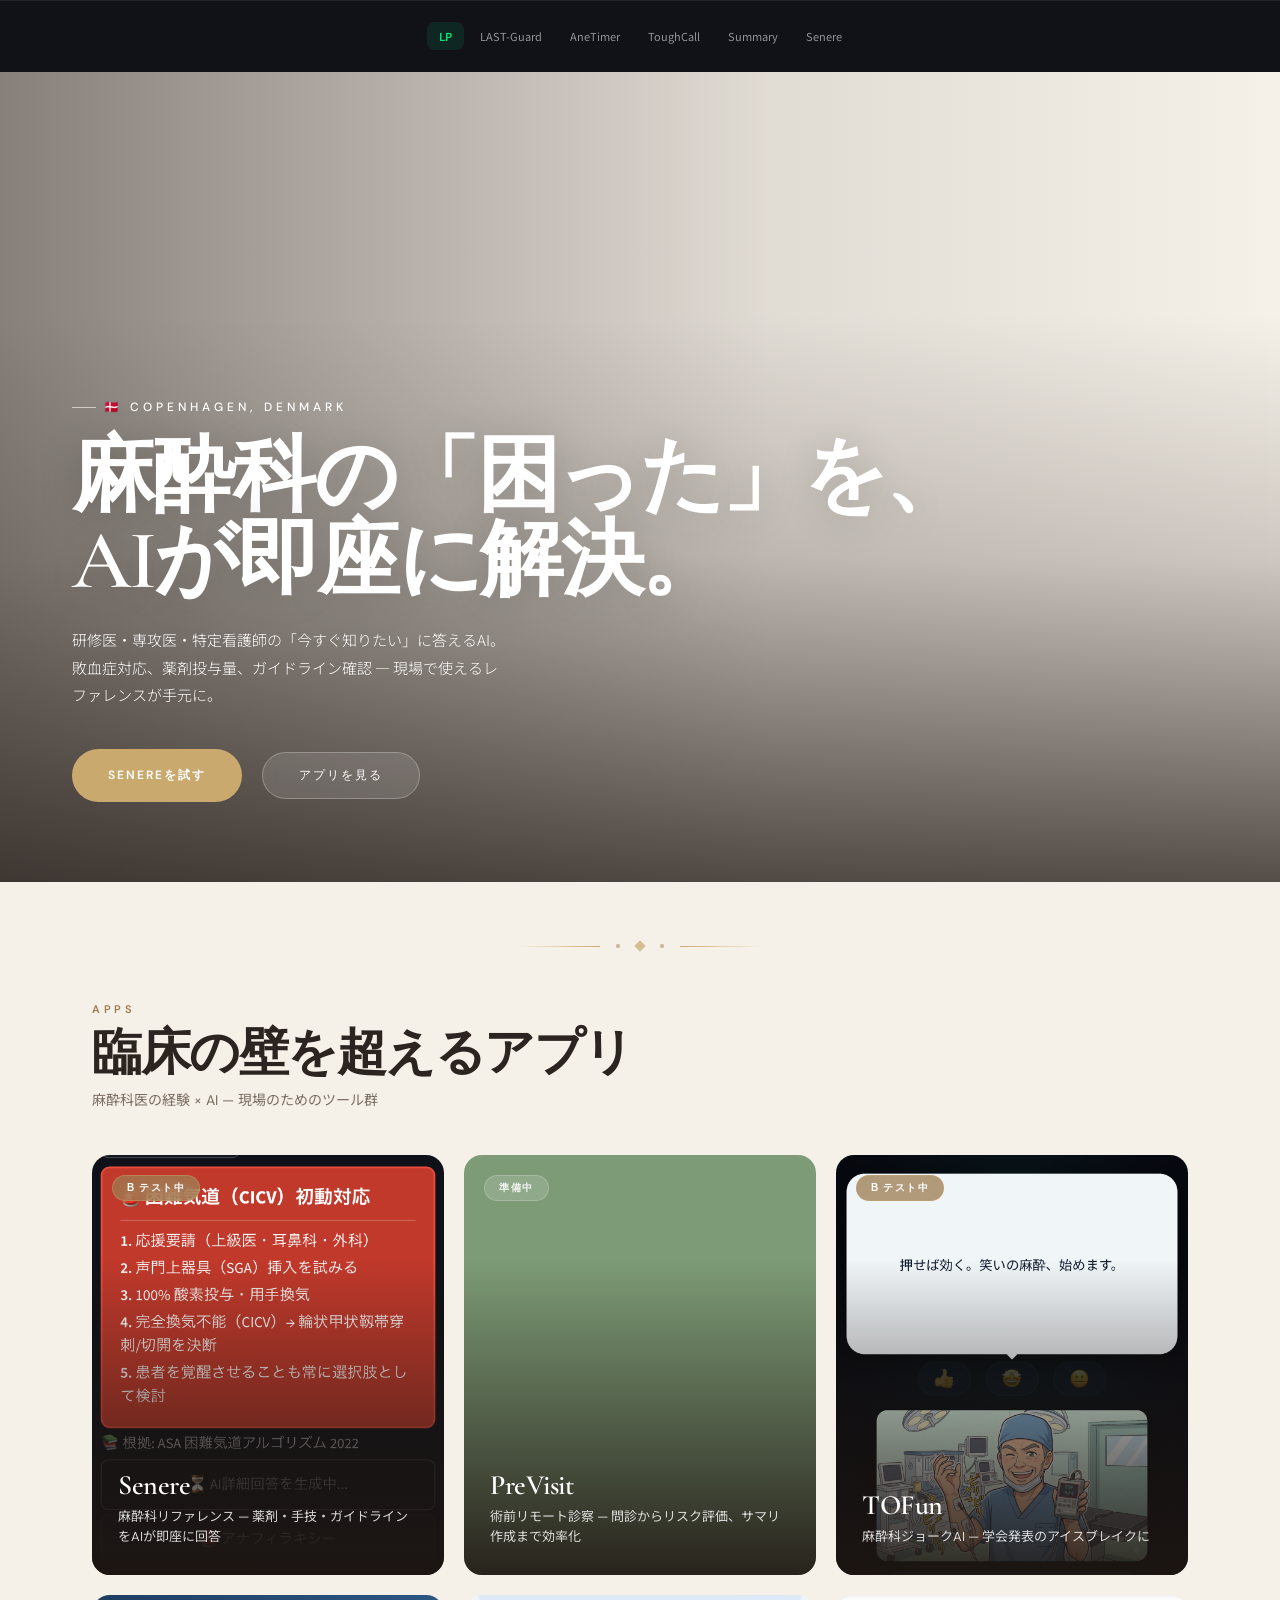
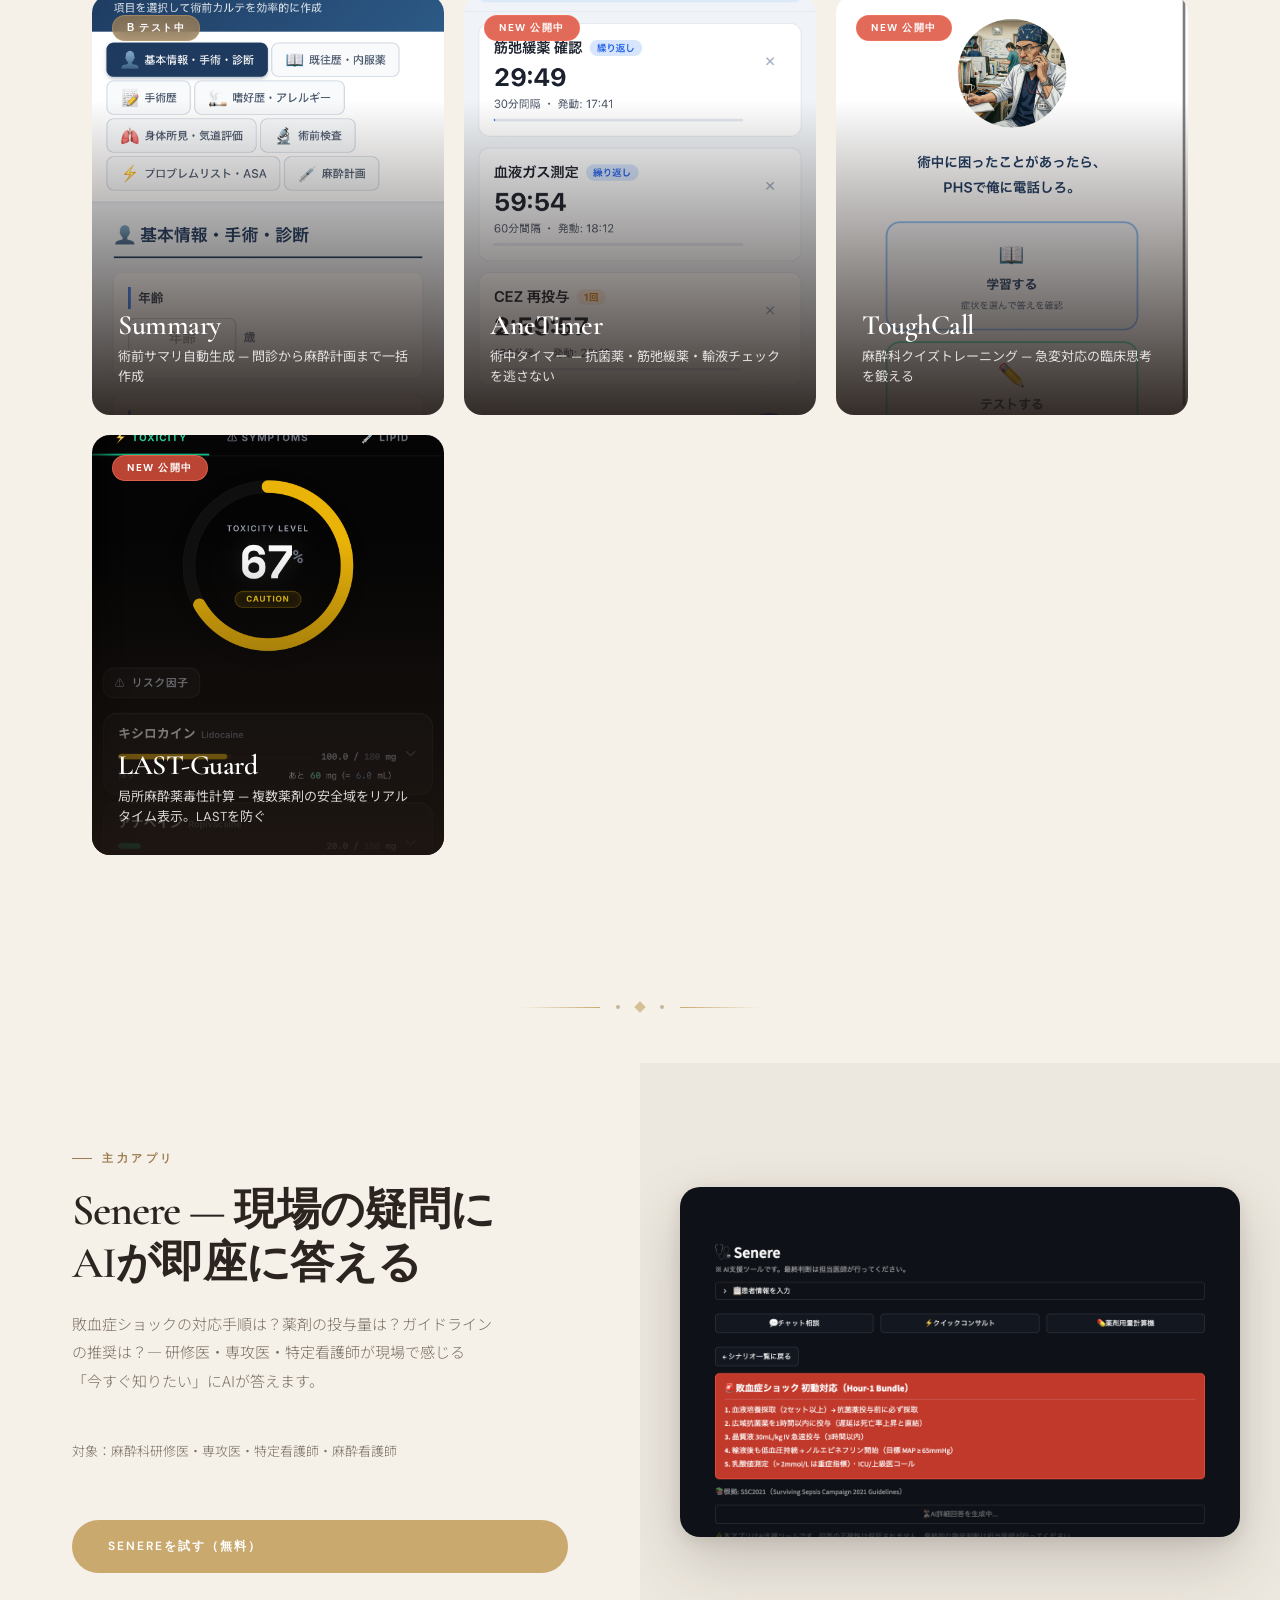
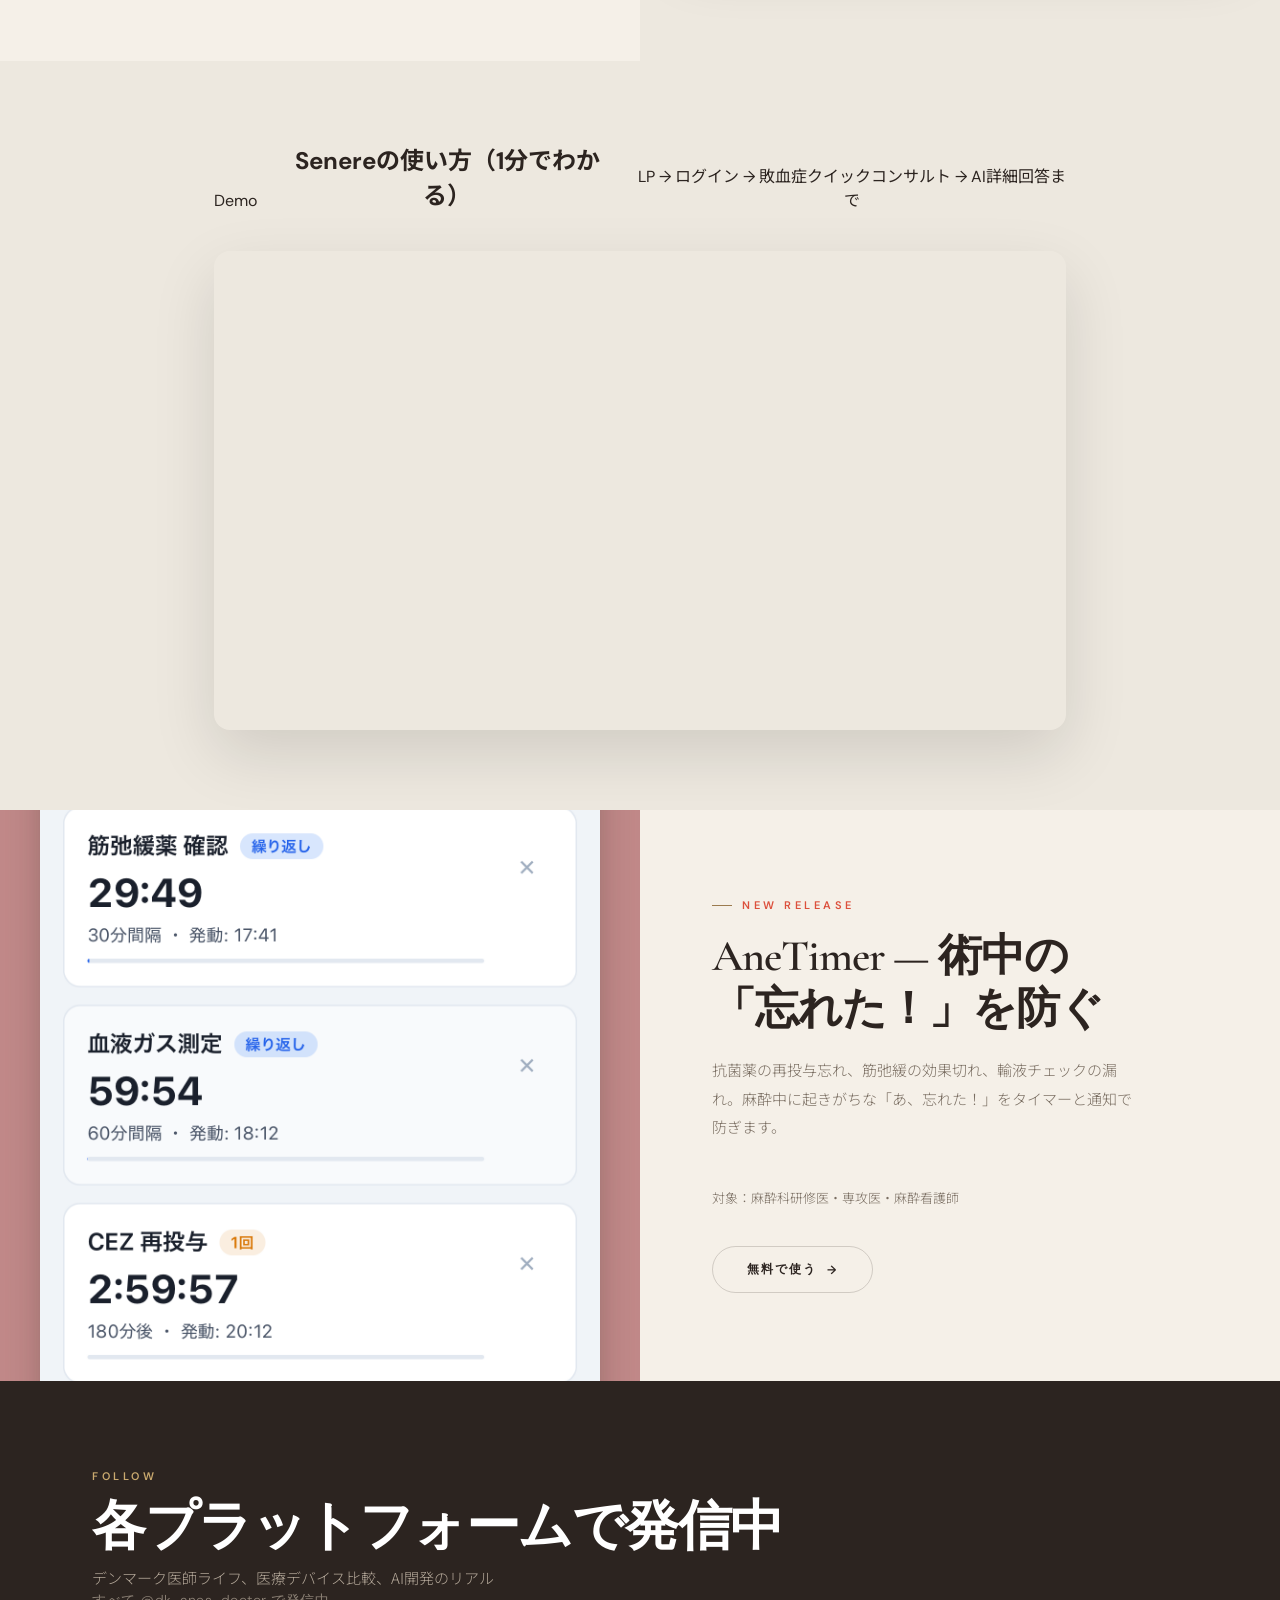
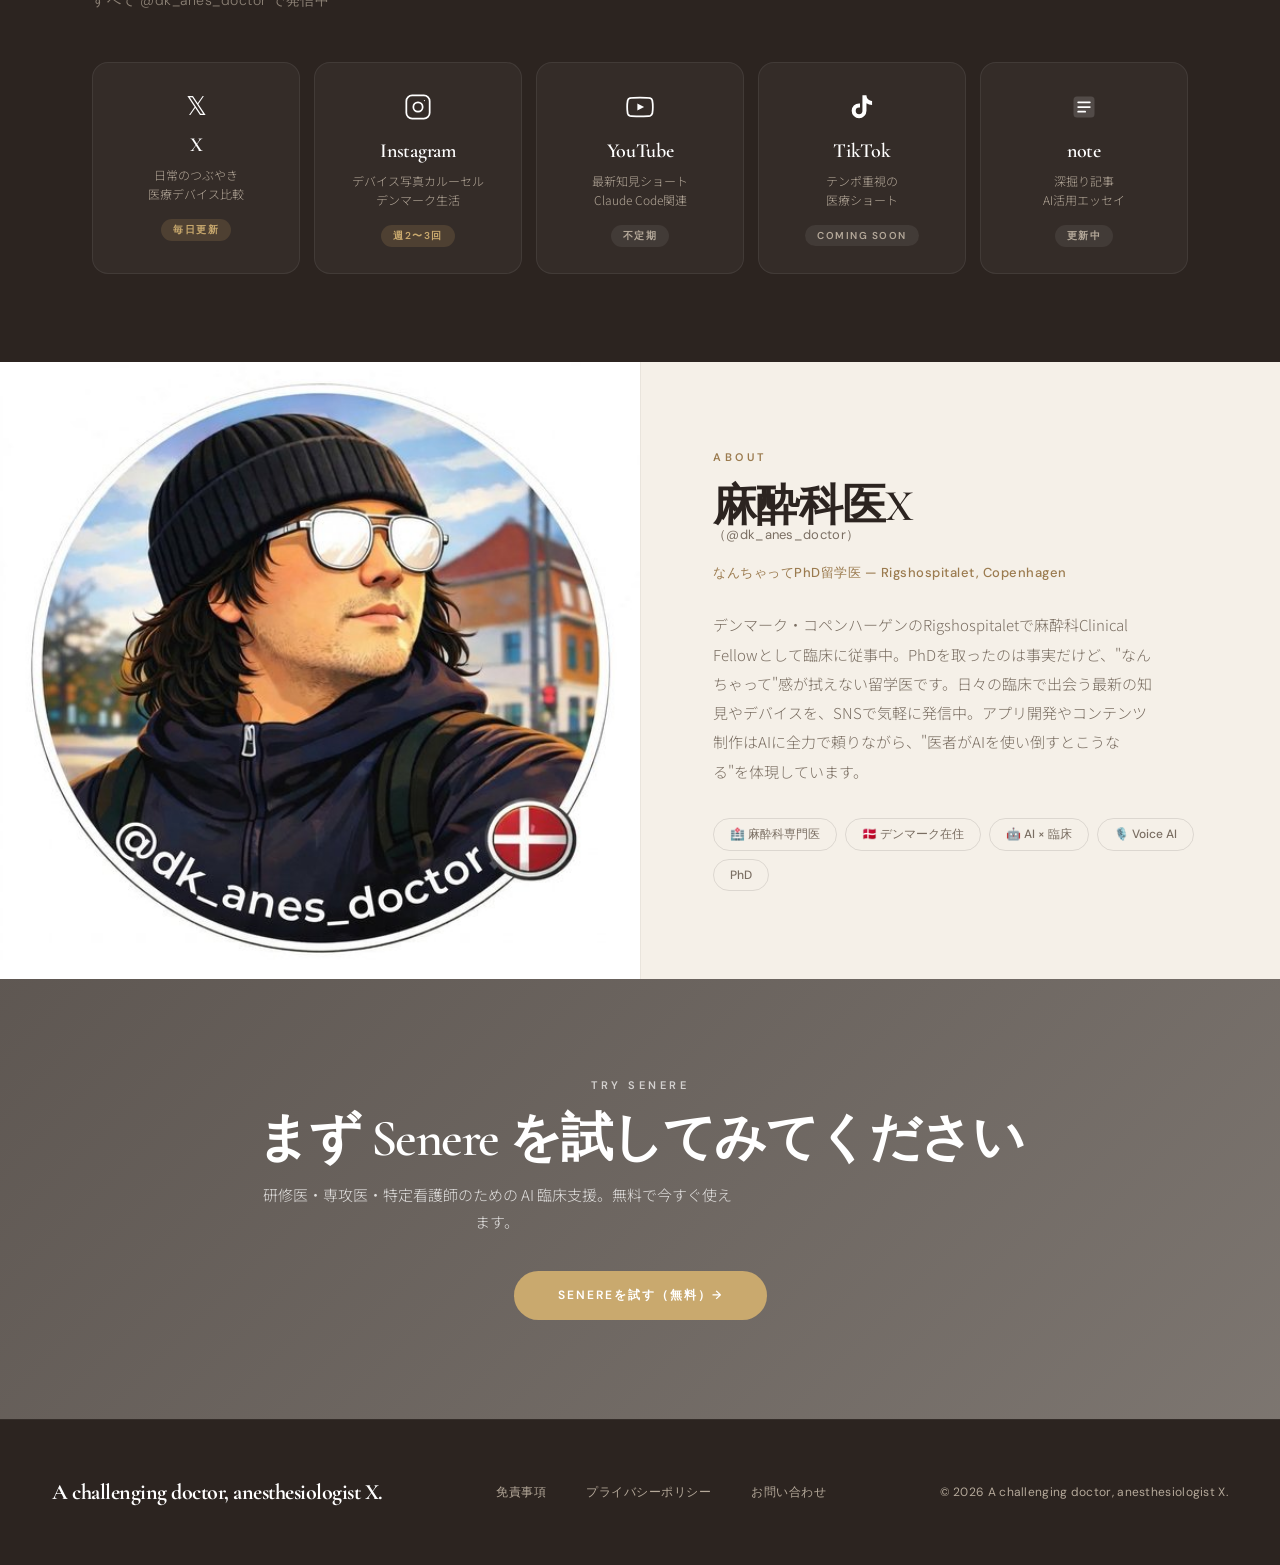
==== commit 1d7c625d: "feat: add cross-link footer SNS-App Flywheel Phase 2: 6-app cross-link navigation bar.  Co-Authored-" ====
--- a/index.html
+++ b/index.html
@@ -1822,5 +1822,15 @@
 })();
 </script>
 
+<!-- Cross-link Footer -->
+<nav id="crosslink-footer" style="position:fixed;bottom:0;left:0;right:0;z-index:9999;background:#111118;border-top:1px solid rgba(255,255,255,0.08);padding:6px 0;display:flex;justify-content:center;gap:4px;font-family:'Inter','Noto Sans JP',sans-serif;font-size:11px;">
+  <a href="https://anesthesiologist-lp.vercel.app" style="padding:6px 12px;border-radius:8px;text-decoration:none;color:#00e676;background:rgba(0,230,118,0.1);font-weight:600;white-space:nowrap;">LP</a>
+  <a href="https://japansk-taka.github.io/last-guard/" style="padding:6px 12px;border-radius:8px;text-decoration:none;color:rgba(255,255,255,0.55);white-space:nowrap;" onmouseover="this.style.color='#fff';this.style.background='rgba(255,255,255,0.06)'" onmouseout="this.style.color='rgba(255,255,255,0.55)';this.style.background='none'">LAST-Guard</a>
+  <a href="https://ane-timer.vercel.app" style="padding:6px 12px;border-radius:8px;text-decoration:none;color:rgba(255,255,255,0.55);white-space:nowrap;" onmouseover="this.style.color='#fff';this.style.background='rgba(255,255,255,0.06)'" onmouseout="this.style.color='rgba(255,255,255,0.55)';this.style.background='none'">AneTimer</a>
+  <a href="https://toughcall.vercel.app" style="padding:6px 12px;border-radius:8px;text-decoration:none;color:rgba(255,255,255,0.55);white-space:nowrap;" onmouseover="this.style.color='#fff';this.style.background='rgba(255,255,255,0.06)'" onmouseout="this.style.color='rgba(255,255,255,0.55)';this.style.background='none'">ToughCall</a>
+  <a href="https://preop-chart-dist.vercel.app" style="padding:6px 12px;border-radius:8px;text-decoration:none;color:rgba(255,255,255,0.55);white-space:nowrap;" onmouseover="this.style.color='#fff';this.style.background='rgba(255,255,255,0.06)'" onmouseout="this.style.color='rgba(255,255,255,0.55)';this.style.background='none'">Summary</a>
+  <a href="https://your-ai-senere-consultant-production.up.railway.app" style="padding:6px 12px;border-radius:8px;text-decoration:none;color:rgba(255,255,255,0.55);white-space:nowrap;" onmouseover="this.style.color='#fff';this.style.background='rgba(255,255,255,0.06)'" onmouseout="this.style.color='rgba(255,255,255,0.55)';this.style.background='none'">Senere</a>
+</nav>
+
 </body>
 </html>
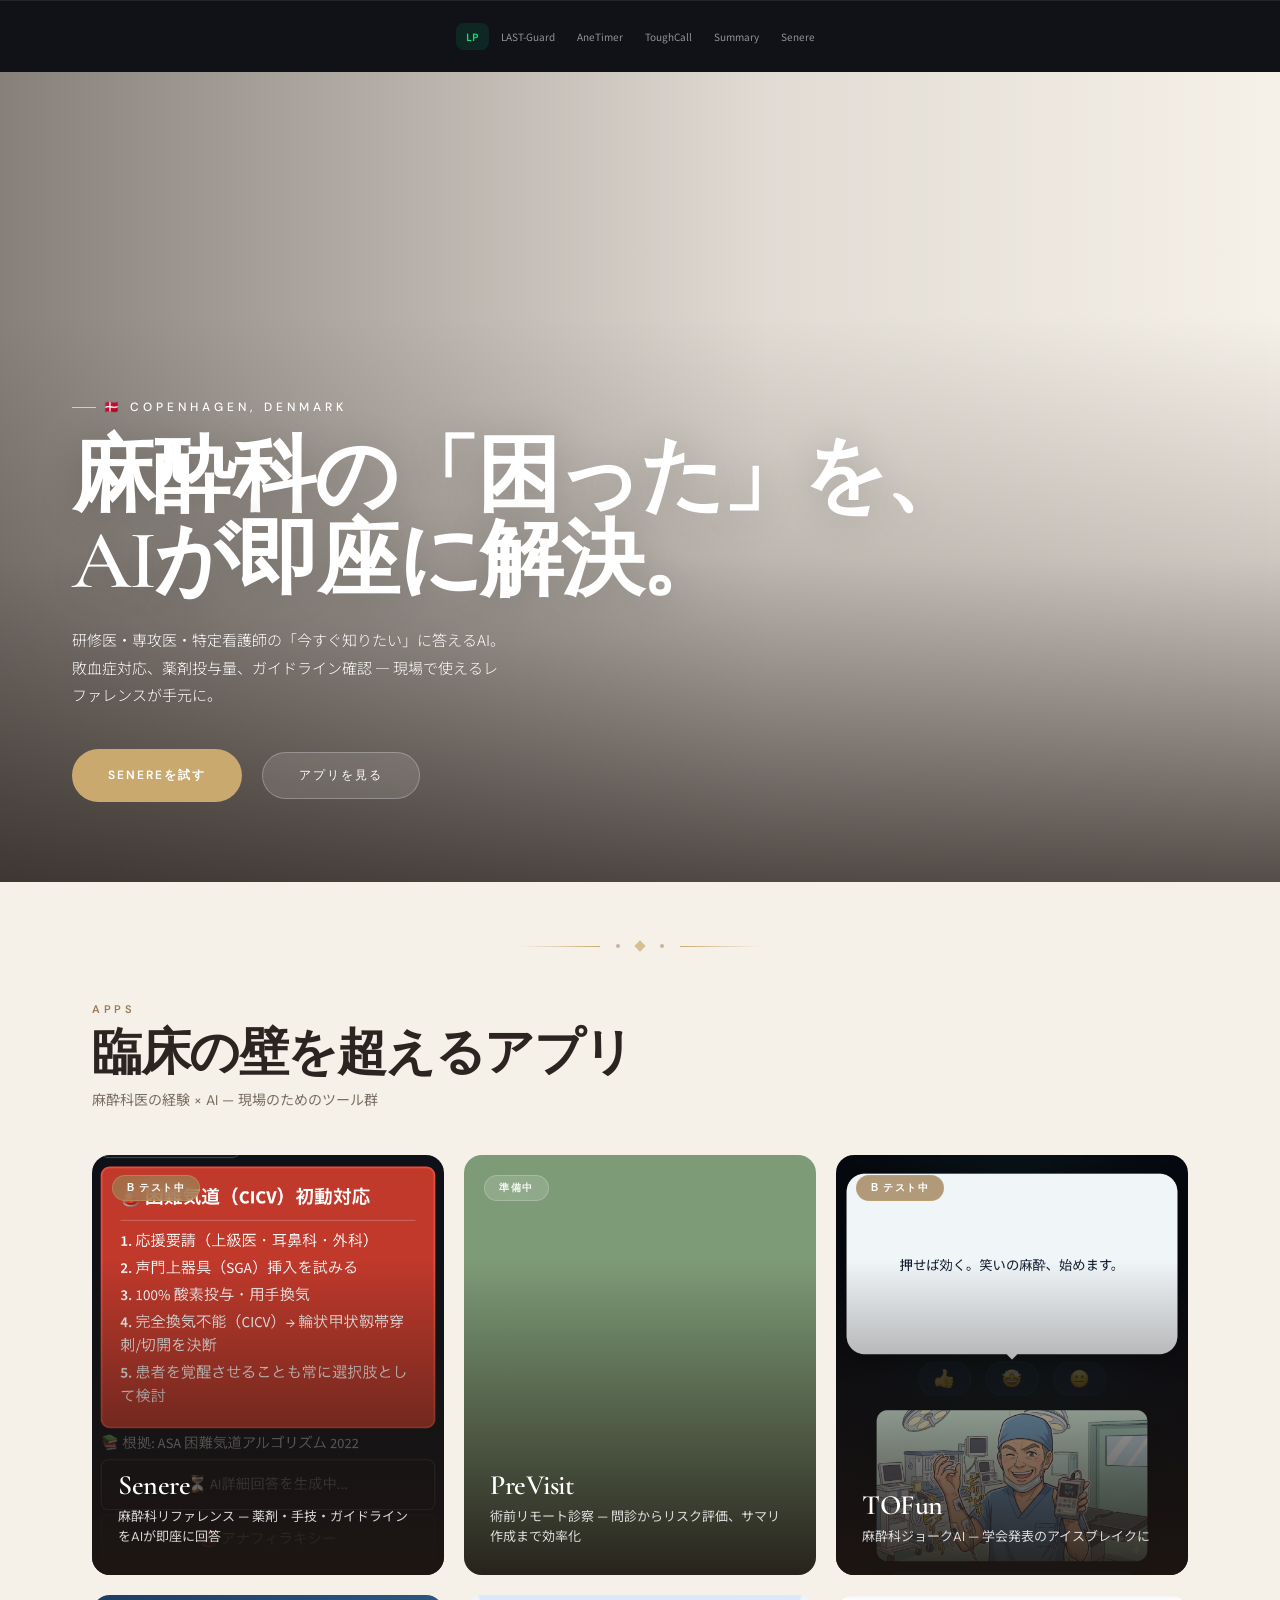
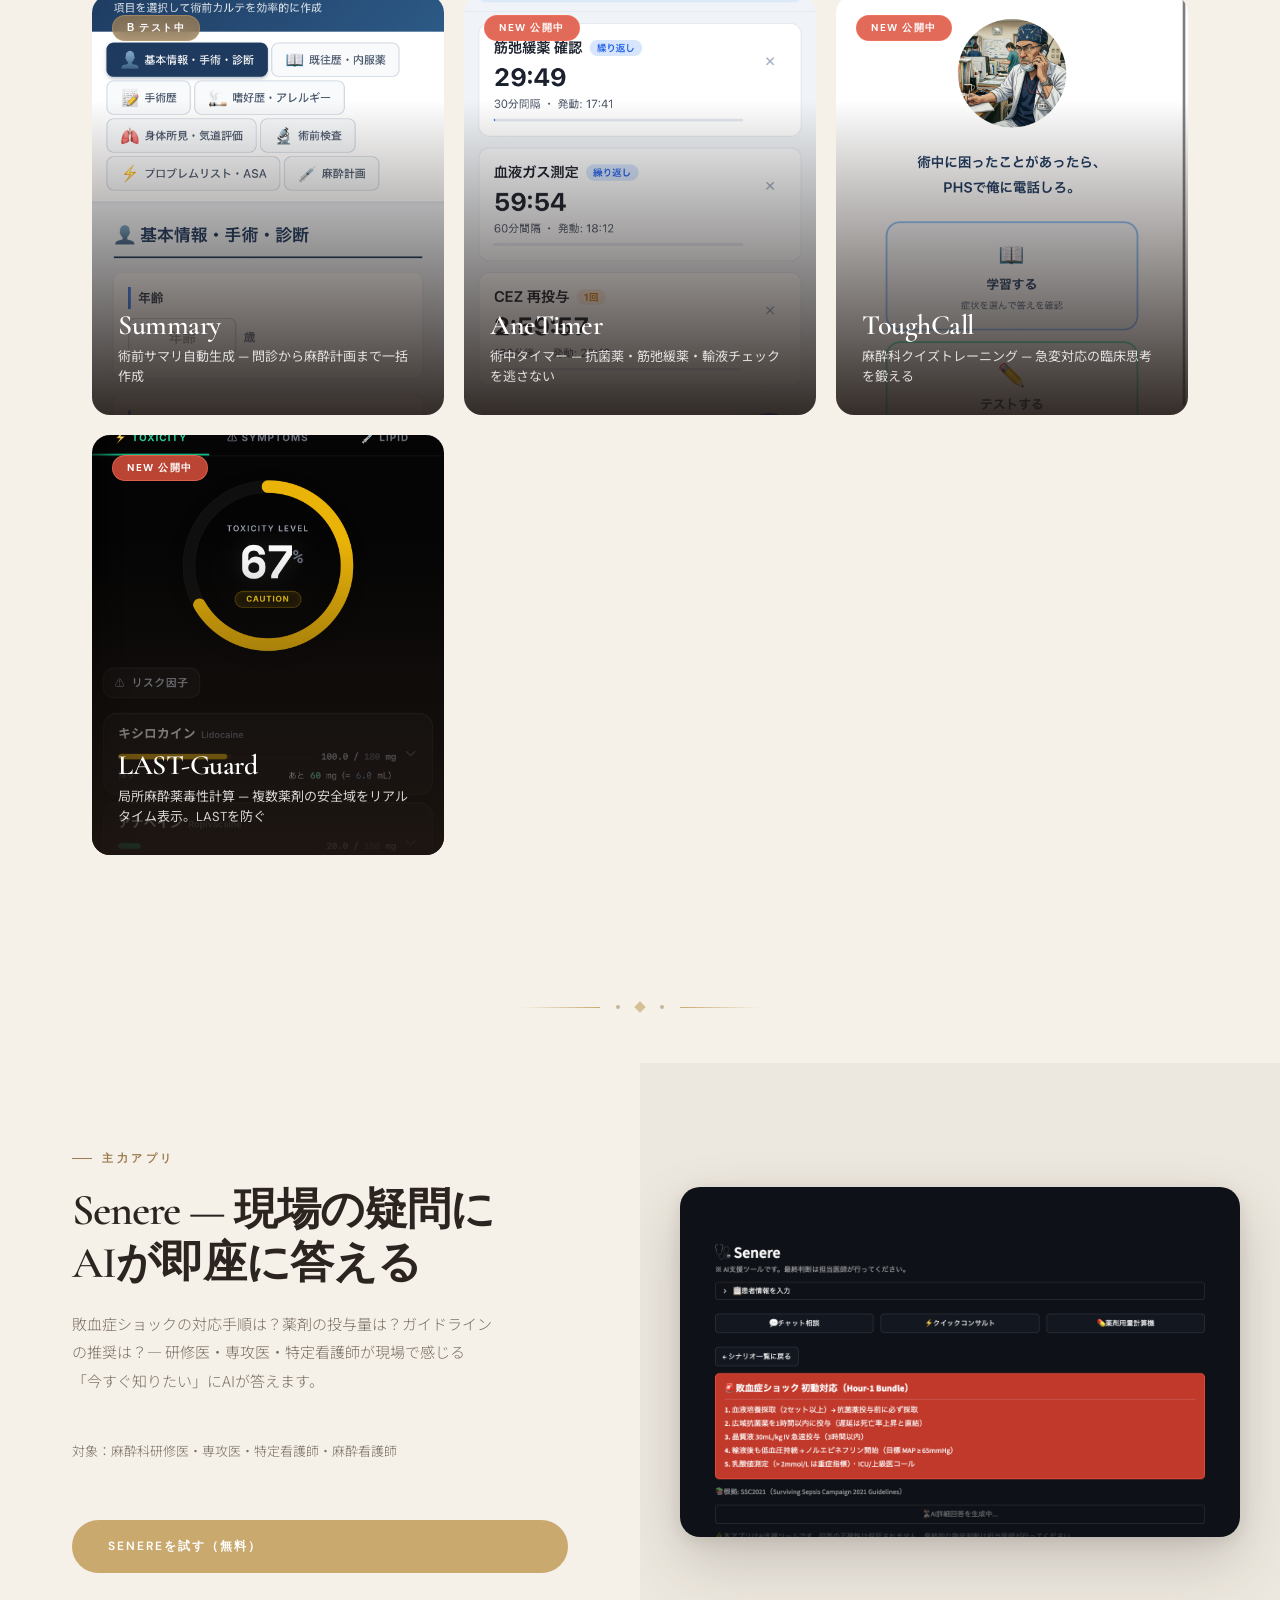
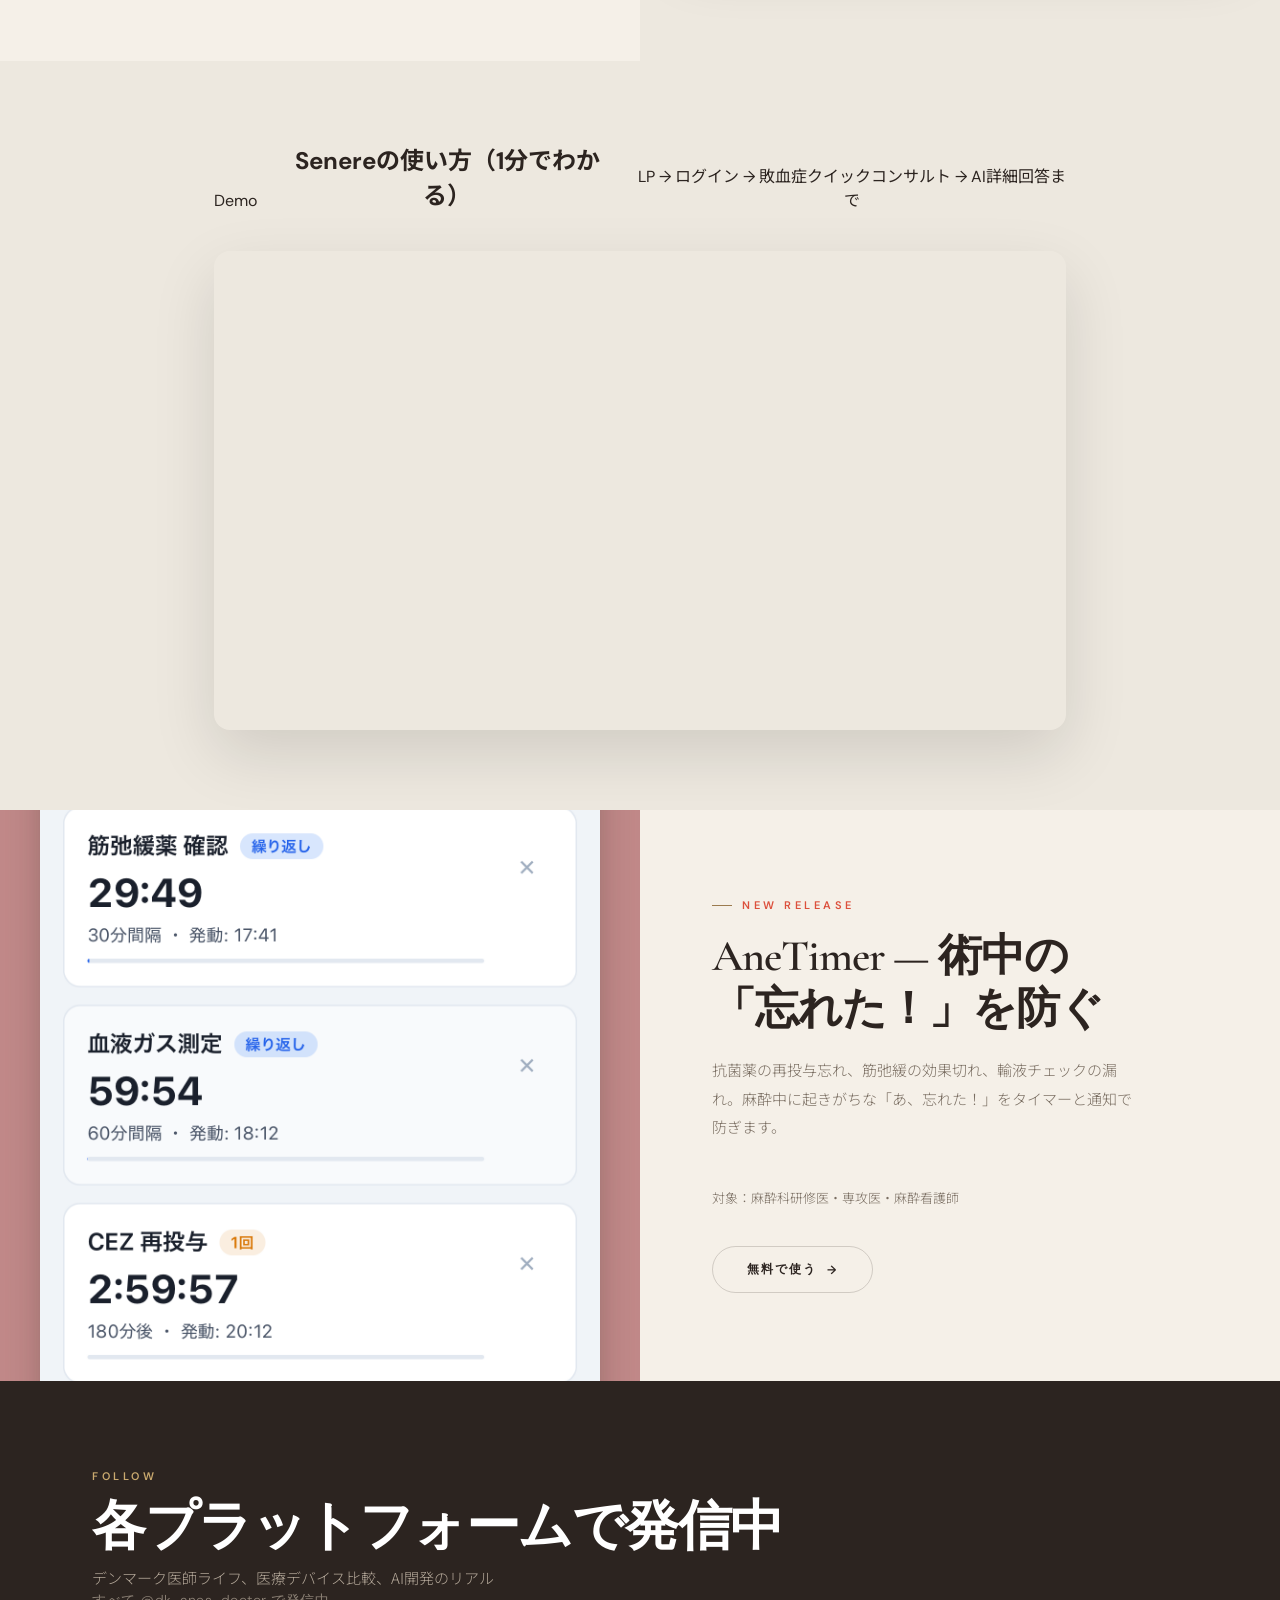
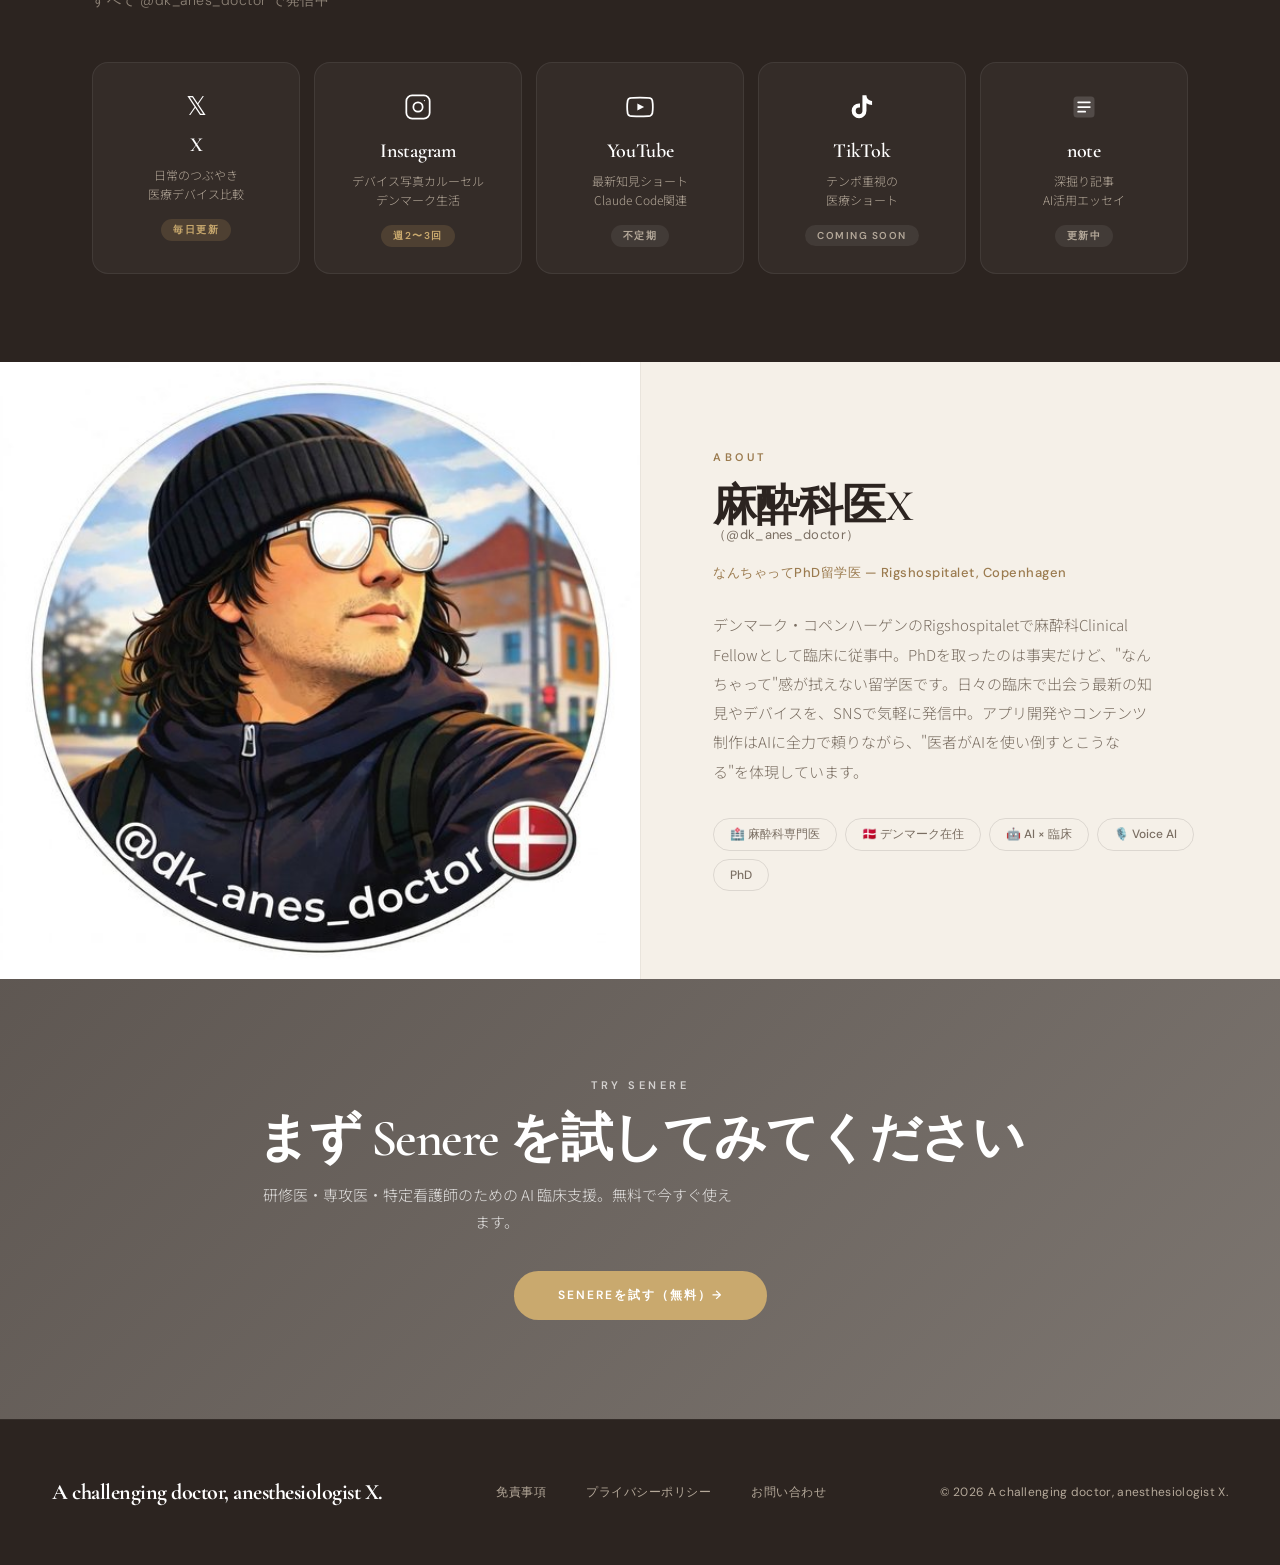
==== commit 762ae12b: "fix: compact footer for 6-app mobile fit Co-Authored-By: Claude Opus 4.6 (1M context) <noreply@anthr" ====
--- a/index.html
+++ b/index.html
@@ -1823,13 +1823,13 @@
 </script>
 
 <!-- Cross-link Footer -->
-<nav id="crosslink-footer" style="position:fixed;bottom:0;left:0;right:0;z-index:9999;background:#111118;border-top:1px solid rgba(255,255,255,0.08);padding:6px 0;display:flex;justify-content:center;gap:4px;font-family:'Inter','Noto Sans JP',sans-serif;font-size:11px;">
-  <a href="https://anesthesiologist-lp.vercel.app" style="padding:6px 12px;border-radius:8px;text-decoration:none;color:#00e676;background:rgba(0,230,118,0.1);font-weight:600;white-space:nowrap;">LP</a>
-  <a href="https://japansk-taka.github.io/last-guard/" style="padding:6px 12px;border-radius:8px;text-decoration:none;color:rgba(255,255,255,0.55);white-space:nowrap;" onmouseover="this.style.color='#fff';this.style.background='rgba(255,255,255,0.06)'" onmouseout="this.style.color='rgba(255,255,255,0.55)';this.style.background='none'">LAST-Guard</a>
-  <a href="https://ane-timer.vercel.app" style="padding:6px 12px;border-radius:8px;text-decoration:none;color:rgba(255,255,255,0.55);white-space:nowrap;" onmouseover="this.style.color='#fff';this.style.background='rgba(255,255,255,0.06)'" onmouseout="this.style.color='rgba(255,255,255,0.55)';this.style.background='none'">AneTimer</a>
-  <a href="https://toughcall.vercel.app" style="padding:6px 12px;border-radius:8px;text-decoration:none;color:rgba(255,255,255,0.55);white-space:nowrap;" onmouseover="this.style.color='#fff';this.style.background='rgba(255,255,255,0.06)'" onmouseout="this.style.color='rgba(255,255,255,0.55)';this.style.background='none'">ToughCall</a>
-  <a href="https://preop-chart-dist.vercel.app" style="padding:6px 12px;border-radius:8px;text-decoration:none;color:rgba(255,255,255,0.55);white-space:nowrap;" onmouseover="this.style.color='#fff';this.style.background='rgba(255,255,255,0.06)'" onmouseout="this.style.color='rgba(255,255,255,0.55)';this.style.background='none'">Summary</a>
-  <a href="https://your-ai-senere-consultant-production.up.railway.app" style="padding:6px 12px;border-radius:8px;text-decoration:none;color:rgba(255,255,255,0.55);white-space:nowrap;" onmouseover="this.style.color='#fff';this.style.background='rgba(255,255,255,0.06)'" onmouseout="this.style.color='rgba(255,255,255,0.55)';this.style.background='none'">Senere</a>
+<nav id="crosslink-footer" style="position:fixed;bottom:0;left:0;right:0;z-index:9999;background:#111118;border-top:1px solid rgba(255,255,255,0.08);padding:6px 8px;display:flex;justify-content:center;gap:2px;font-family:'Inter','Noto Sans JP',sans-serif;font-size:10px;overflow-x:auto;-webkit-overflow-scrolling:touch;">
+  <a href="https://anesthesiologist-lp.vercel.app" style="padding:6px 10px;border-radius:8px;text-decoration:none;color:#00e676;background:rgba(0,230,118,0.1);font-weight:600;white-space:nowrap;">LP</a>
+  <a href="https://japansk-taka.github.io/last-guard/" style="padding:6px 10px;border-radius:8px;text-decoration:none;color:rgba(255,255,255,0.55);white-space:nowrap;" onmouseover="this.style.color='#fff';this.style.background='rgba(255,255,255,0.06)'" onmouseout="this.style.color='rgba(255,255,255,0.55)';this.style.background='none'">LAST-Guard</a>
+  <a href="https://ane-timer.vercel.app" style="padding:6px 10px;border-radius:8px;text-decoration:none;color:rgba(255,255,255,0.55);white-space:nowrap;" onmouseover="this.style.color='#fff';this.style.background='rgba(255,255,255,0.06)'" onmouseout="this.style.color='rgba(255,255,255,0.55)';this.style.background='none'">AneTimer</a>
+  <a href="https://toughcall.vercel.app" style="padding:6px 10px;border-radius:8px;text-decoration:none;color:rgba(255,255,255,0.55);white-space:nowrap;" onmouseover="this.style.color='#fff';this.style.background='rgba(255,255,255,0.06)'" onmouseout="this.style.color='rgba(255,255,255,0.55)';this.style.background='none'">ToughCall</a>
+  <a href="https://preop-chart-dist.vercel.app" style="padding:6px 10px;border-radius:8px;text-decoration:none;color:rgba(255,255,255,0.55);white-space:nowrap;" onmouseover="this.style.color='#fff';this.style.background='rgba(255,255,255,0.06)'" onmouseout="this.style.color='rgba(255,255,255,0.55)';this.style.background='none'">Summary</a>
+  <a href="https://your-ai-senere-consultant-production.up.railway.app" style="padding:6px 10px;border-radius:8px;text-decoration:none;color:rgba(255,255,255,0.55);white-space:nowrap;" onmouseover="this.style.color='#fff';this.style.background='rgba(255,255,255,0.06)'" onmouseout="this.style.color='rgba(255,255,255,0.55)';this.style.background='none'">Senere</a>
 </nav>
 
 </body>
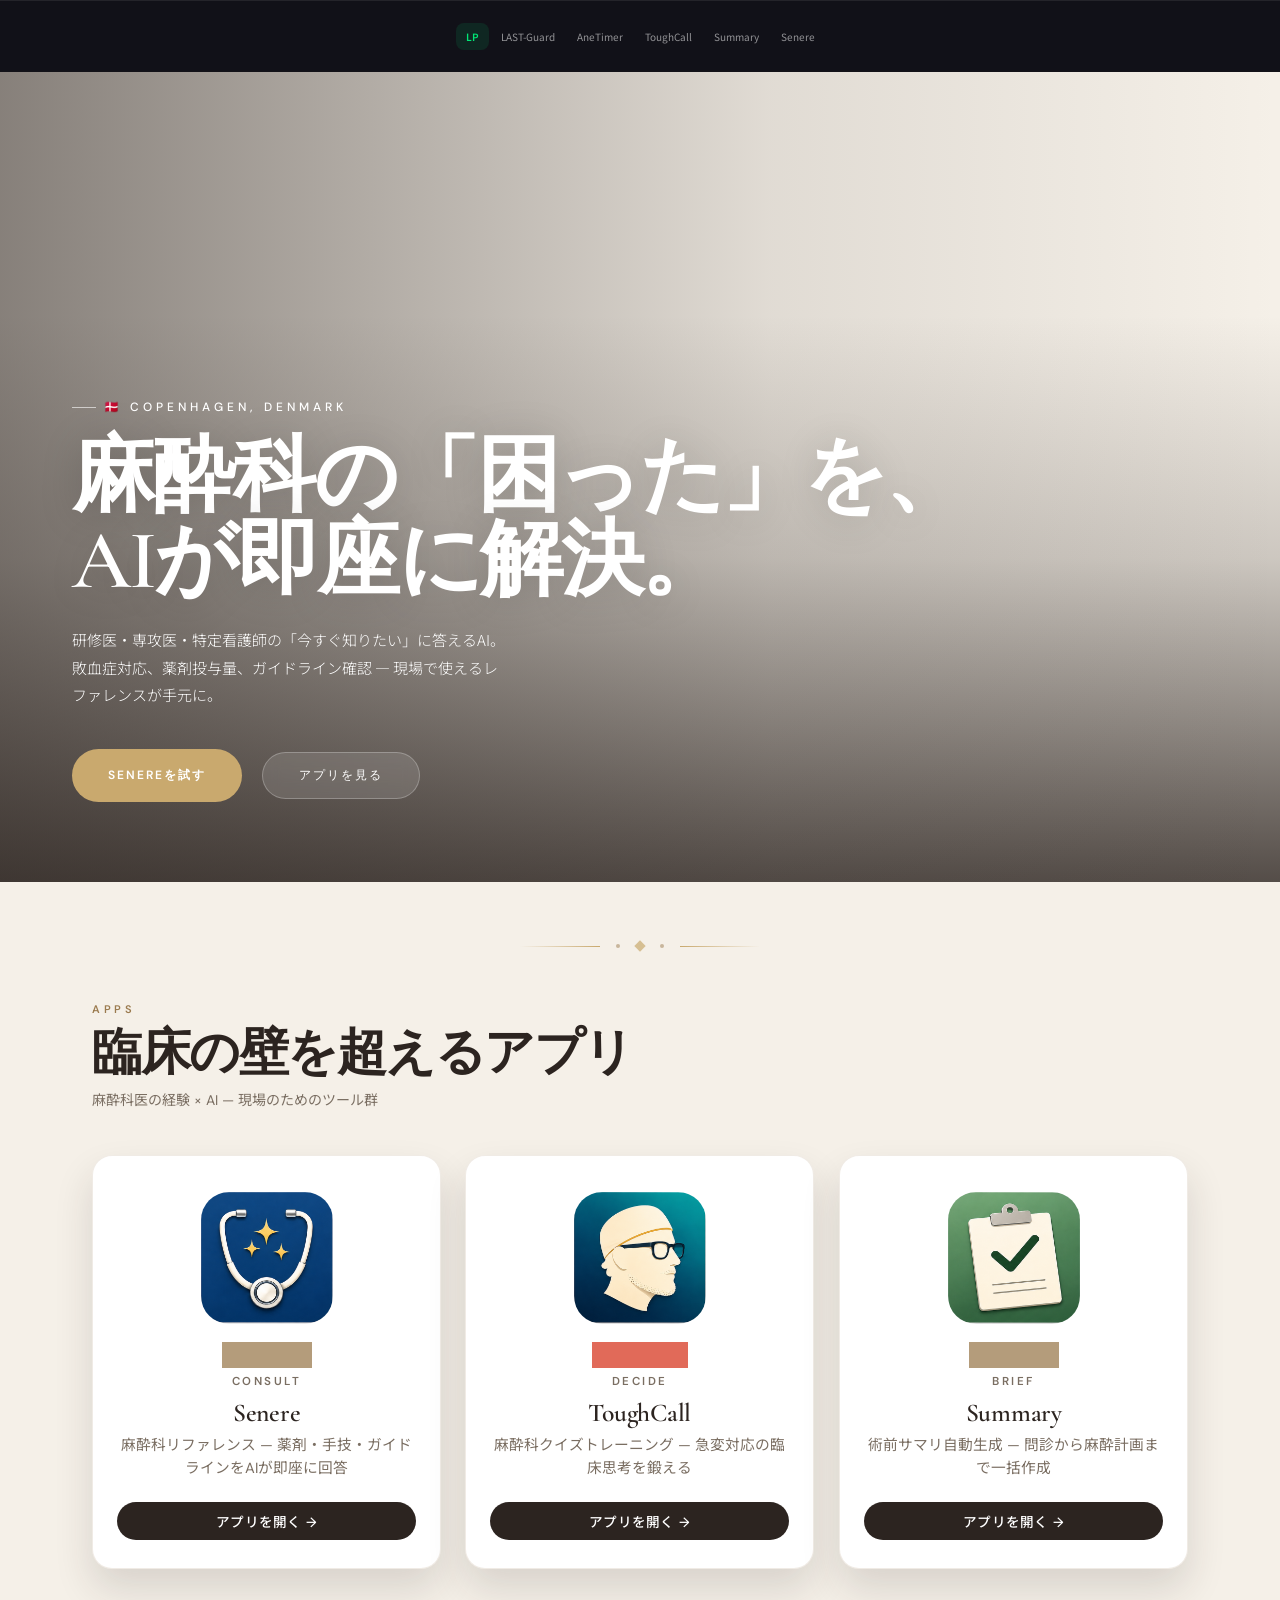
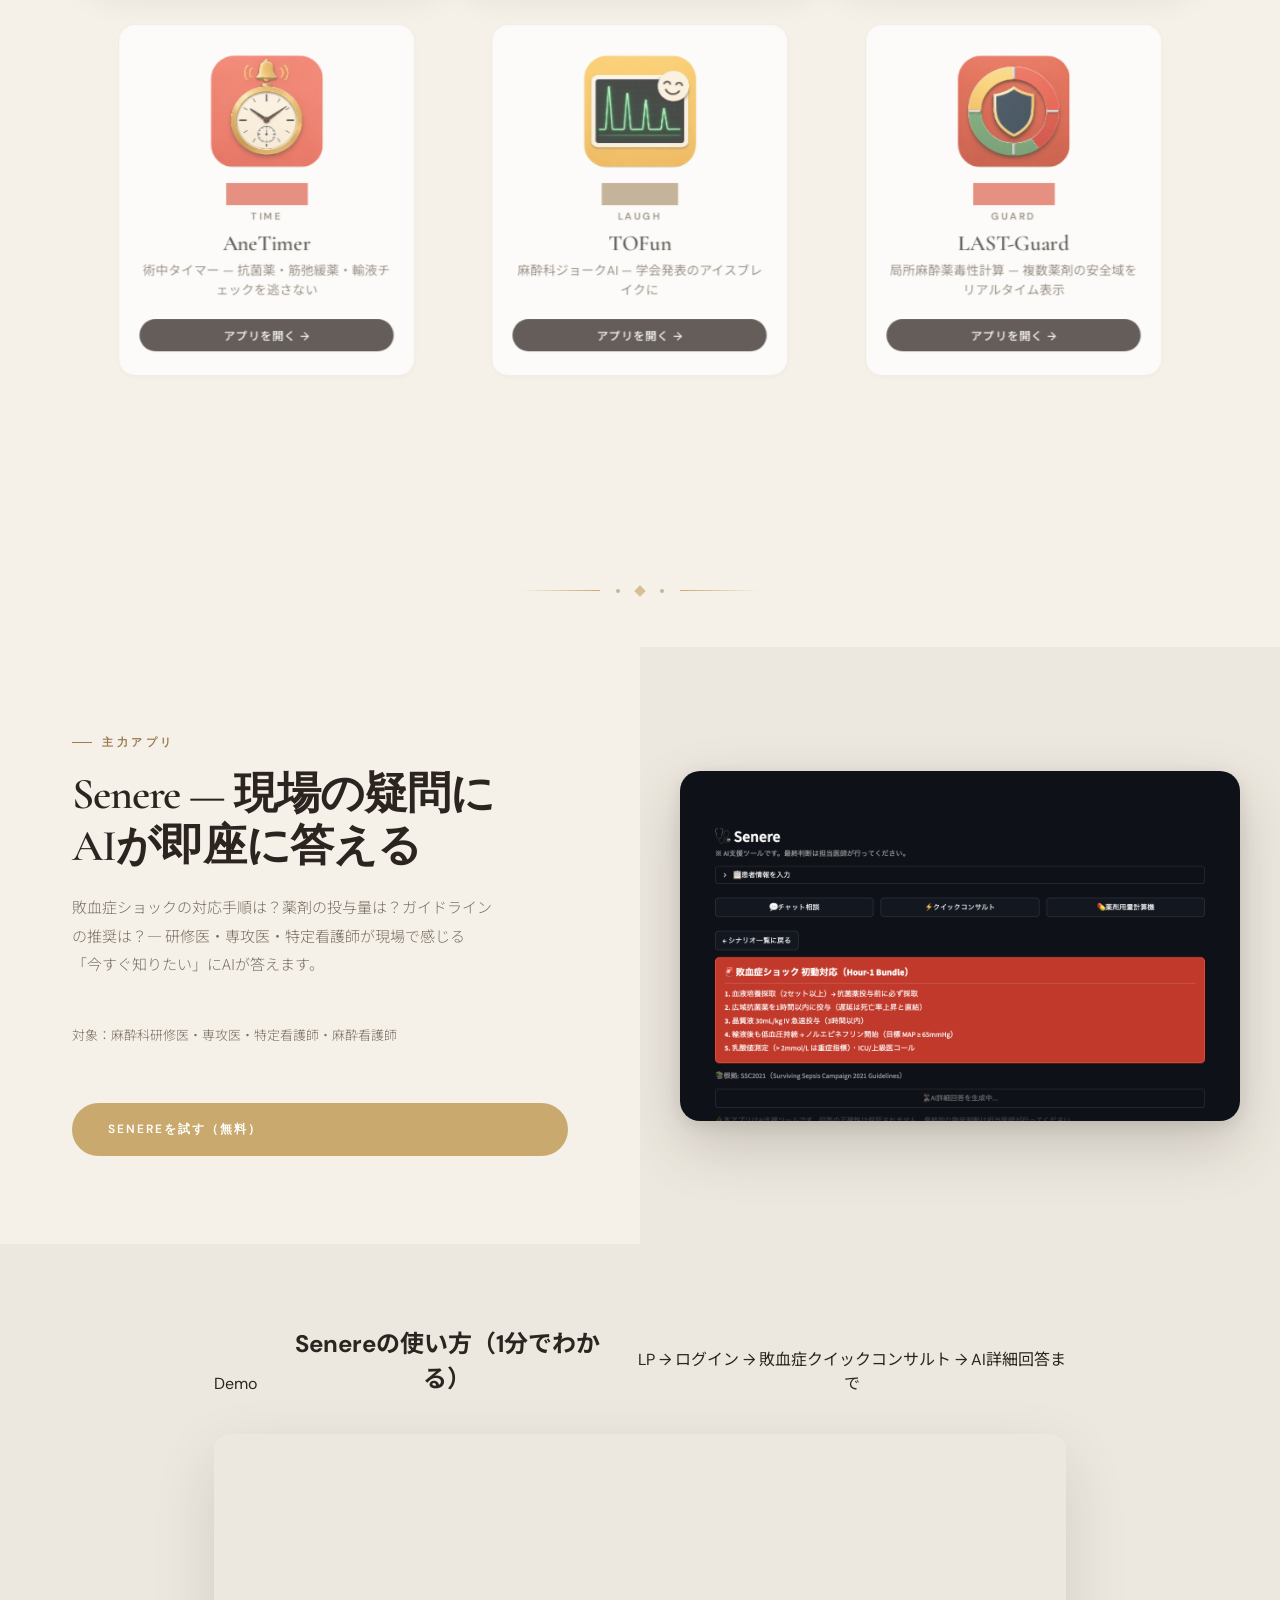
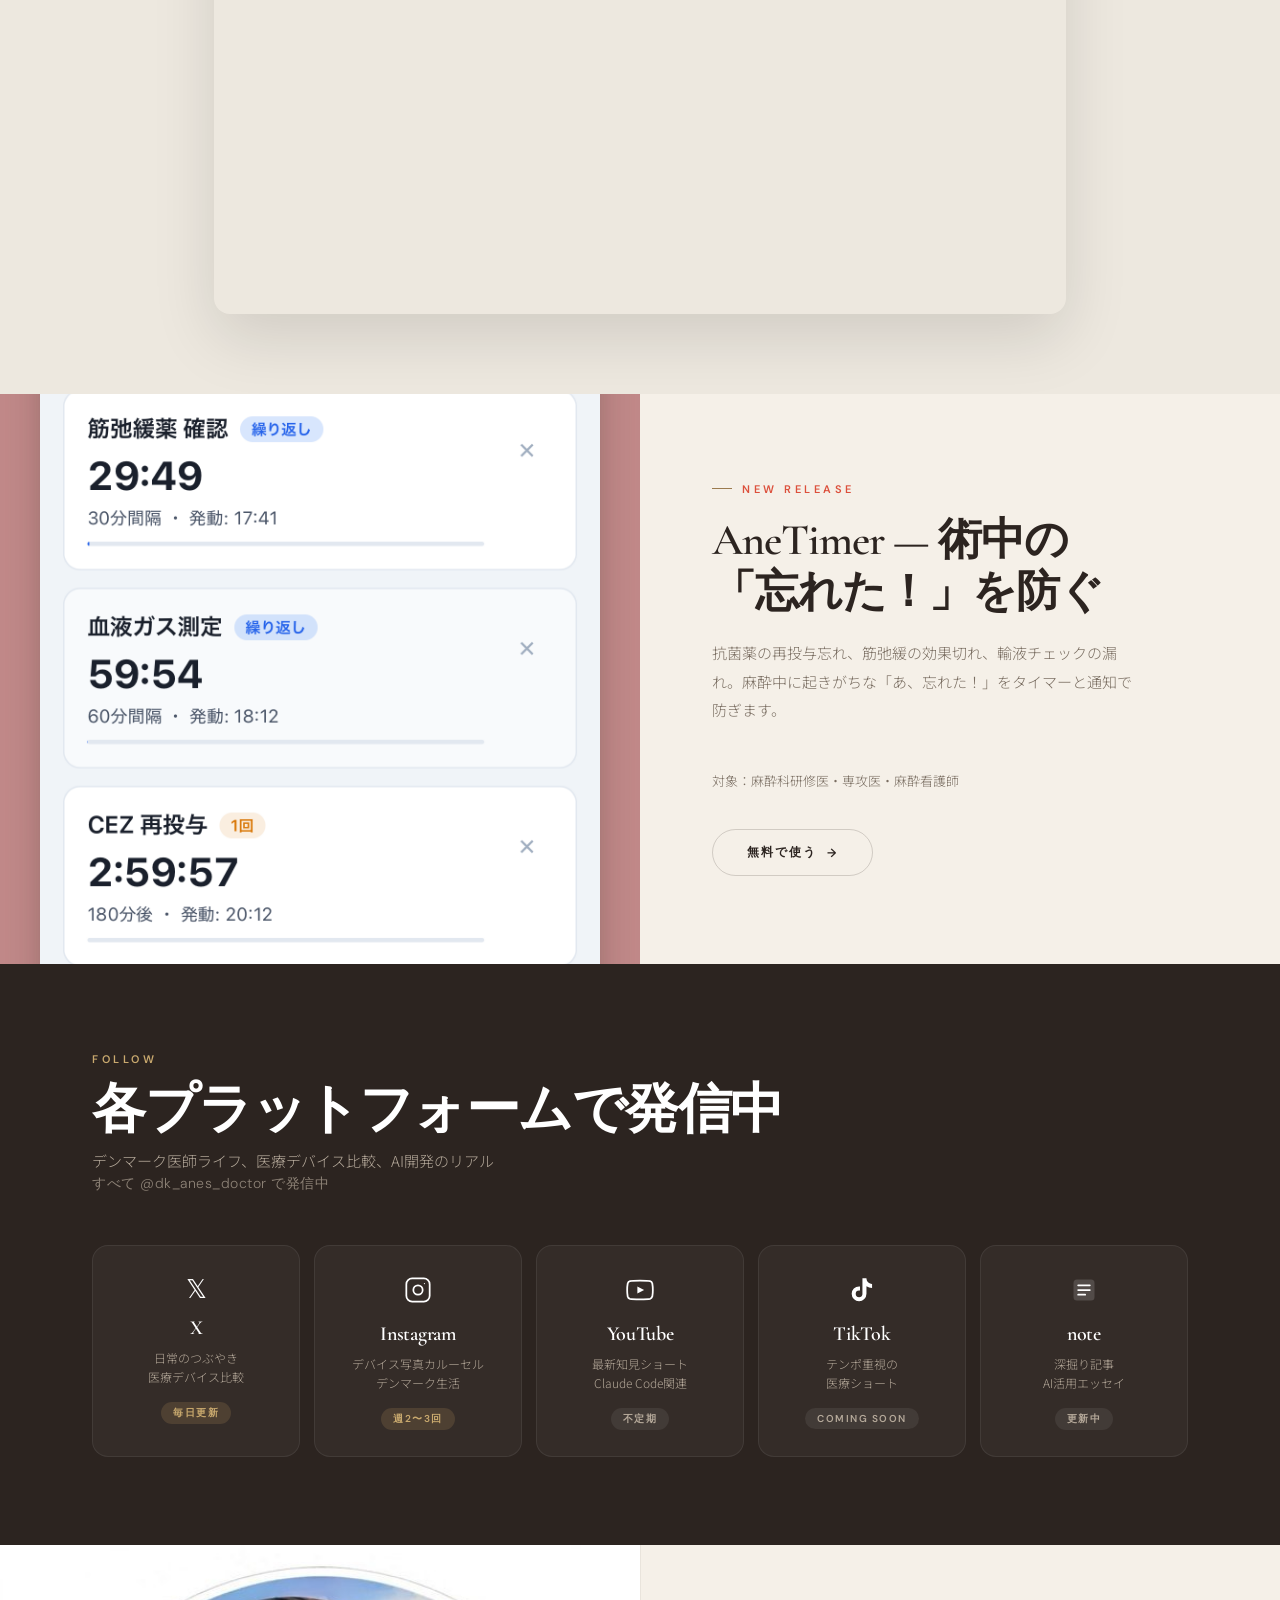
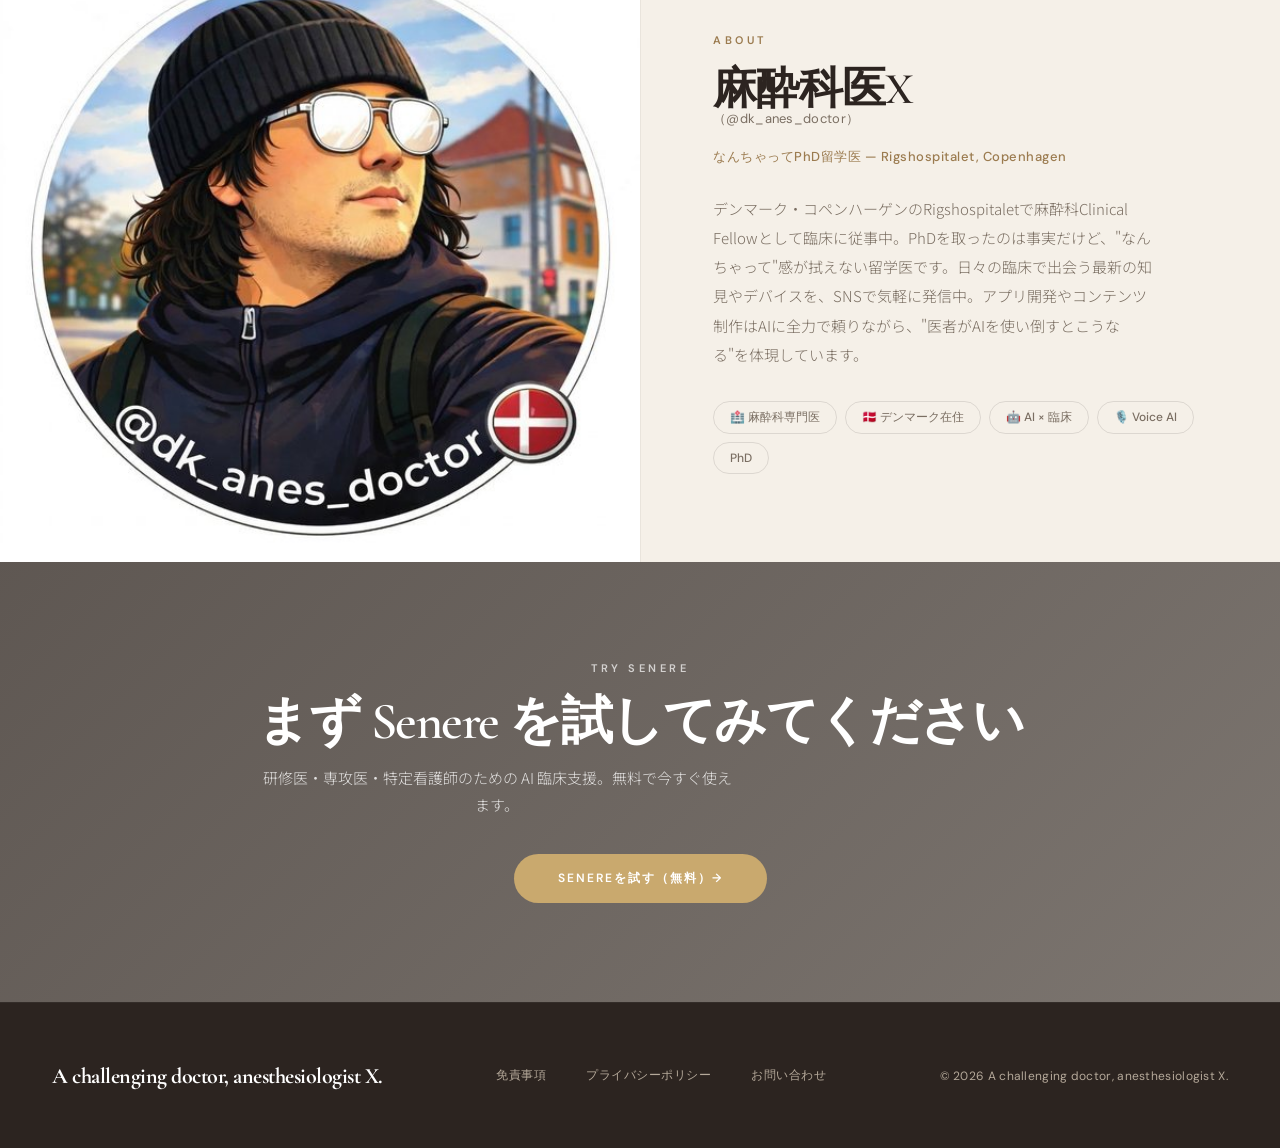
==== commit a4d38bec: "feat(lp): scandinavian redesign with custom app icons + scroll row-swap Replace background-image car" ====
--- a/index.html
+++ b/index.html
@@ -3,19 +3,19 @@
 <head>
 <meta charset="UTF-8">
 <meta name="viewport" content="width=device-width, initial-scale=1.0">
-<title>Senere — 麻酔科研修医・専攻医のAI上級医コンサルタント</title>
+<title>麻酔科医Xの挑戦 — 麻酔科医 × アプリ開発者</title>
 <meta name="description" content="敗血症対応・薬剤投与量・ガイドライン確認をAIが即座に回答。研修医・専攻医・特定看護師のための臨床支援アプリ「Senere」。現場で使えるAIレファレンス。">
 <meta name="keywords" content="麻酔科医, AI, 医療アプリ, デンマーク, Senere, Summary, TOFun">
 
 <!-- OGP -->
 <meta property="og:type" content="website">
-<meta property="og:title" content="麻酔科医Xの挑戦 — A challenging doctor, anesthesiologist X.">
+<meta property="og:title" content="麻酔科医Xの挑戦 — 麻酔科医 × アプリ開発者">
 <meta property="og:description" content="デンマーク・Rigshospitaletで麻酔科Clinical Fellowとして臨床に従事しながら、AIを活用した臨床支援アプリを開発しています。">
 <meta property="og:image" content="https://images.unsplash.com/photo-1513622470522-26c3c8a854bc?w=1200&q=80">
 <meta property="og:url" content="https://anesthesiologist-lp.vercel.app">
 <meta name="twitter:card" content="summary_large_image">
 <meta name="twitter:site" content="@dk_anes_doctor">
-<meta name="twitter:title" content="麻酔科医Xの挑戦 — A challenging doctor, anesthesiologist X.">
+<meta name="twitter:title" content="麻酔科医Xの挑戦 — 麻酔科医 × アプリ開発者">
 <meta name="twitter:description" content="デンマーク・Rigshospitaletで麻酔科Clinical Fellowとして臨床に従事しながら、AIを活用した臨床支援アプリを開発しています。">
 <meta name="twitter:image" content="https://images.unsplash.com/photo-1513622470522-26c3c8a854bc?w=1200&q=80">
 
@@ -1300,6 +1300,190 @@
     width: 40px;
   }
 }
+
+/* ===================================================
+   SCANDINAVIAN REDESIGN — Icon-based cards (2026-04-28)
+=================================================== */
+
+/* Uniform grid — auto-extends to N apps in 3 columns */
+.featured-grid {
+  display: grid;
+  grid-template-columns: repeat(3, 1fr);
+  gap: 24px;
+  margin-bottom: 32px;
+}
+.featured-card {
+  /* Row-swap weight: 0 = compact / 1 = featured. JS updates per row. */
+  --row-weight: 0.5;
+  background: var(--white);
+  border: 1px solid rgba(155, 123, 79, 0.15);
+  border-radius: 20px;
+  padding: 36px 24px 28px;
+  text-align: center;
+  display: flex;
+  flex-direction: column;
+  text-decoration: none;
+  color: inherit;
+  /* scale 0.85 (compact) to 1.0 (featured) */
+  transform: scale(calc(0.85 + var(--row-weight) * 0.15));
+  /* fade slightly when compact */
+  opacity: calc(0.72 + var(--row-weight) * 0.28);
+  /* shadow deepens with weight */
+  box-shadow:
+    0 calc(2px + var(--row-weight) * 18px)
+    calc(8px + var(--row-weight) * 30px)
+    rgba(44, 36, 32, calc(0.04 + var(--row-weight) * 0.10));
+  z-index: calc(1 + var(--row-weight) * 4);
+  position: relative;
+  transform-origin: center center;
+  transition: transform 0.55s var(--ease-out-expo),
+              opacity 0.45s var(--ease-out-expo),
+              box-shadow 0.4s var(--ease-out-expo);
+  will-change: transform, opacity;
+}
+.featured-card:hover {
+  transform: scale(calc(0.89 + var(--row-weight) * 0.15));
+  opacity: 1;
+  z-index: 10;
+}
+@media (prefers-reduced-motion: reduce) {
+  .featured-card {
+    --row-weight: 1 !important;
+    transform: none !important;
+    opacity: 1 !important;
+    transition: none !important;
+  }
+}
+.featured-icon {
+  width: 132px;
+  height: 132px;
+  margin: 0 auto 18px;
+  border-radius: 28px;
+  display: block;
+}
+.cat-label {
+  display: inline-block;
+  font-family: 'DM Sans', monospace;
+  font-size: 0.72rem;
+  font-weight: 600;
+  letter-spacing: 0.22em;
+  text-transform: uppercase;
+  color: var(--text-sub);
+  margin-bottom: 8px;
+}
+.featured-card h3 {
+  font-family: 'Cormorant Garamond', serif;
+  font-size: 1.6rem;
+  font-weight: 600;
+  margin-bottom: 6px;
+  letter-spacing: -0.01em;
+}
+.featured-card p {
+  font-size: 0.92rem;
+  color: var(--text-sub);
+  margin-bottom: 22px;
+  flex: 1;
+  min-height: 44px;
+  line-height: 1.55;
+}
+.featured-badge-row {
+  min-height: 24px;
+  margin-bottom: 6px;
+}
+.featured-badge-row .app-badge {
+  position: static;
+  display: inline-block;
+}
+.featured-cta {
+  display: inline-block;
+  margin-top: auto;
+  padding: 9px 20px;
+  background: var(--text);
+  color: var(--white);
+  border-radius: 100px;
+  font-size: 0.85rem;
+  font-weight: 500;
+  letter-spacing: 0.02em;
+  transition: background 0.2s, transform 0.2s;
+}
+.featured-cta:hover {
+  background: var(--accent);
+  transform: translateY(-1px);
+}
+
+/* Compact horizontal cards */
+.compact-grid {
+  display: grid;
+  grid-template-columns: repeat(3, 1fr);
+  gap: 16px;
+}
+.compact-card {
+  background: var(--white);
+  border: 1px solid rgba(155, 123, 79, 0.15);
+  border-radius: 16px;
+  padding: 18px;
+  display: flex;
+  gap: 16px;
+  align-items: center;
+  text-decoration: none;
+  color: inherit;
+  transition: transform 0.3s var(--ease-out-expo), box-shadow 0.3s var(--ease-out-expo);
+  box-shadow: 0 1px 3px rgba(44, 36, 32, 0.04);
+}
+.compact-card:hover {
+  transform: translateY(-2px);
+  box-shadow: 0 12px 28px rgba(44, 36, 32, 0.08);
+}
+.compact-icon {
+  width: 72px;
+  height: 72px;
+  border-radius: 16px;
+  flex-shrink: 0;
+}
+.compact-body { flex: 1; min-width: 0; }
+.compact-body .cat-label { margin-bottom: 2px; }
+.compact-body h4 {
+  font-family: 'Cormorant Garamond', serif;
+  font-size: 1.25rem;
+  font-weight: 600;
+  margin-bottom: 4px;
+  letter-spacing: -0.01em;
+}
+.compact-body p {
+  font-size: 0.82rem;
+  color: var(--text-sub);
+  line-height: 1.45;
+}
+
+/* Hero floating icons */
+.hero-icons {
+  display: flex;
+  justify-content: center;
+  gap: 14px;
+  flex-wrap: wrap;
+  margin-top: 32px;
+}
+.hero-icons img {
+  width: 72px;
+  height: 72px;
+  border-radius: 16px;
+  box-shadow: 0 6px 18px rgba(44, 36, 32, 0.15);
+  transition: transform 0.3s var(--ease-out-expo);
+}
+.hero-icons img:nth-child(1) { transform: rotate(-2deg) translateY(-2px); }
+.hero-icons img:nth-child(2) { transform: rotate(2deg)  translateY(3px); }
+.hero-icons img:nth-child(3) { transform: rotate(-1deg) translateY(-3px); }
+.hero-icons img:nth-child(4) { transform: rotate(2deg)  translateY(2px); }
+.hero-icons img:nth-child(5) { transform: rotate(-2deg) translateY(-2px); }
+.hero-icons img:nth-child(6) { transform: rotate(1deg)  translateY(3px); }
+.hero-icons img:hover { transform: rotate(0deg) translateY(-6px); }
+
+@media (max-width: 768px) {
+  .featured-grid { grid-template-columns: 1fr; gap: 16px; }
+  .compact-grid { grid-template-columns: 1fr; gap: 12px; }
+  .featured-icon { width: 116px; height: 116px; }
+  .hero-icons img { width: 56px; height: 56px; border-radius: 13px; gap: 10px; }
+}
 </style>
 </head>
 <body>
@@ -1361,91 +1545,70 @@
       </div>
     </div>
 
-    <div class="apps-grid reveal reveal-delay-1">
-
-      <!-- Senere — βテスト中 -->
-      <a class="app-card" href="https://your-ai-senere-consultant-production.up.railway.app/" target="_blank" rel="noopener"
+    <!-- Apps grid (uniform; spotlight follows scroll center) -->
+    <div class="featured-grid reveal reveal-delay-1" data-spotlight-grid>
+
+      <a class="featured-card" href="https://your-ai-senere-consultant-production.up.railway.app/?utm_source=lp&utm_medium=card&utm_campaign=anesthesiologist_portfolio&utm_content=senere" target="_blank" rel="noopener"
          onclick="gtag('event','click',{event_category:'apps',event_label:'senere'})">
-        <span class="app-badge badge-beta">β テスト中</span>
-        <div class="app-card-bg" style="background-image:url('images/senare-mobile.png'); background-color:#4a6fa5;"></div>
-        <div class="app-card-content">
-          <h3>Senere</h3>
-          <p>麻酔科リファレンス — 薬剤・手技・ガイドラインをAIが即座に回答</p>
-        </div>
-        <div class="app-card-arrow">→</div>
+        <img src="images/icons/senere.png" alt="" class="featured-icon">
+        <div class="featured-badge-row"><span class="app-badge badge-beta">β テスト中</span></div>
+        <span class="cat-label">Consult</span>
+        <h3>Senere</h3>
+        <p>麻酔科リファレンス — 薬剤・手技・ガイドラインをAIが即座に回答</p>
+        <span class="featured-cta">アプリを開く →</span>
       </a>
 
-      <!-- PreVisit — 準備中 -->
-      <div class="app-card" style="cursor:default;">
-        <span class="app-badge badge-soon">準備中</span>
-        <div class="app-card-bg" style="background-image:url('https://images.unsplash.com/photo-1504439468489-c8920d796a29?w=600&q=80&auto=format&fit=crop'); background-color:#7d9b76;"></div>
-        <div class="app-card-content">
-          <h3>PreVisit</h3>
-          <p>術前リモート診察 — 問診からリスク評価、サマリ作成まで効率化</p>
-        </div>
-      </div>
-
-      <!-- TOFun — βテスト中 -->
-      <a class="app-card" href="https://joke-app-production.up.railway.app/" target="_blank" rel="noopener"
+      <a class="featured-card" href="https://toughcall.vercel.app/?utm_source=lp&utm_medium=card&utm_campaign=anesthesiologist_portfolio&utm_content=toughcall" target="_blank" rel="noopener"
+         onclick="gtag('event','click',{event_category:'apps',event_label:'toughcall'})">
+        <img src="images/icons/toughcall.png" alt="" class="featured-icon">
+        <div class="featured-badge-row"><span class="app-badge badge-new">NEW 公開中</span></div>
+        <span class="cat-label">Decide</span>
+        <h3>ToughCall</h3>
+        <p>麻酔科クイズトレーニング — 急変対応の臨床思考を鍛える</p>
+        <span class="featured-cta">アプリを開く →</span>
+      </a>
+
+      <a class="featured-card" href="https://summary-rho-tan.vercel.app/?utm_source=lp&utm_medium=card&utm_campaign=anesthesiologist_portfolio&utm_content=summary" target="_blank" rel="noopener"
+         onclick="gtag('event','click',{event_category:'apps',event_label:'summary'})">
+        <img src="images/icons/summary.png" alt="" class="featured-icon">
+        <div class="featured-badge-row"><span class="app-badge badge-beta">β テスト中</span></div>
+        <span class="cat-label">Brief</span>
+        <h3>Summary</h3>
+        <p>術前サマリ自動生成 — 問診から麻酔計画まで一括作成</p>
+        <span class="featured-cta">アプリを開く →</span>
+      </a>
+
+      <a class="featured-card" href="https://ane-timer.vercel.app/?utm_source=lp&utm_medium=card&utm_campaign=anesthesiologist_portfolio&utm_content=anetimer" target="_blank" rel="noopener"
+         onclick="gtag('event','click',{event_category:'apps',event_label:'ane-timer'})">
+        <img src="images/icons/anetimer.png" alt="" class="featured-icon">
+        <div class="featured-badge-row"><span class="app-badge badge-new">NEW 公開中</span></div>
+        <span class="cat-label">Time</span>
+        <h3>AneTimer</h3>
+        <p>術中タイマー — 抗菌薬・筋弛緩薬・輸液チェックを逃さない</p>
+        <span class="featured-cta">アプリを開く →</span>
+      </a>
+
+      <a class="featured-card" href="https://joke-app-production.up.railway.app/?utm_source=lp&utm_medium=card&utm_campaign=anesthesiologist_portfolio&utm_content=tofun" target="_blank" rel="noopener"
          onclick="gtag('event','click',{event_category:'apps',event_label:'tofun'})">
-        <span class="app-badge badge-beta">β テスト中</span>
-        <div class="app-card-bg" style="background-image:url('images/tofun-mobile.png'); background-color:#c4713b;"></div>
-        <div class="app-card-content">
-          <h3>TOFun</h3>
-          <p>麻酔科ジョークAI — 学会発表のアイスブレイクに</p>
-        </div>
-        <div class="app-card-arrow">→</div>
+        <img src="images/icons/tofun.png" alt="" class="featured-icon">
+        <div class="featured-badge-row"><span class="app-badge badge-beta">β テスト中</span></div>
+        <span class="cat-label">Laugh</span>
+        <h3>TOFun</h3>
+        <p>麻酔科ジョークAI — 学会発表のアイスブレイクに</p>
+        <span class="featured-cta">アプリを開く →</span>
       </a>
 
-      <!-- Summary — βテスト中 -->
-      <a class="app-card" href="https://summary-rho-tan.vercel.app" target="_blank" rel="noopener"
-         onclick="gtag('event','click',{event_category:'apps',event_label:'summary'})">
-        <span class="app-badge badge-beta">β テスト中</span>
-        <div class="app-card-bg" style="background-image:url('images/summary-mobile.png'); background-color:#9b7db5;"></div>
-        <div class="app-card-content">
-          <h3>Summary</h3>
-          <p>術前サマリ自動生成 — 問診から麻酔計画まで一括作成</p>
-        </div>
-        <div class="app-card-arrow">→</div>
+      <a class="featured-card" href="https://japansk-taka.github.io/last-guard/?utm_source=lp&utm_medium=card&utm_campaign=anesthesiologist_portfolio&utm_content=lastguard" target="_blank" rel="noopener"
+         onclick="gtag('event','click',{event_category:'apps',event_label:'last-guard'})">
+        <img src="images/icons/lastguard.png" alt="" class="featured-icon">
+        <div class="featured-badge-row"><span class="app-badge badge-new">NEW 公開中</span></div>
+        <span class="cat-label">Guard</span>
+        <h3>LAST-Guard</h3>
+        <p>局所麻酔薬毒性計算 — 複数薬剤の安全域をリアルタイム表示</p>
+        <span class="featured-cta">アプリを開く →</span>
       </a>
 
-      <!-- AneTimer — NEW公開中 -->
-      <a class="app-card" href="https://ane-timer.vercel.app" target="_blank" rel="noopener"
-         onclick="gtag('event','click',{event_category:'apps',event_label:'ane-timer'})">
-        <span class="app-badge badge-new">NEW 公開中</span>
-        <div class="app-card-bg" style="background-image:url('images/ane-timer-mobile.png'); background-color:#c48b8b;"></div>
-        <div class="app-card-content">
-          <h3>AneTimer</h3>
-          <p>術中タイマー — 抗菌薬・筋弛緩薬・輸液チェックを逃さない</p>
-        </div>
-        <div class="app-card-arrow">→</div>
-      </a>
-
-      <!-- ToughCall — NEW公開中 -->
-      <a class="app-card" href="https://toughcall.vercel.app" target="_blank" rel="noopener"
-         onclick="gtag('event','click',{event_category:'apps',event_label:'toughcall'})">
-        <span class="app-badge badge-new">NEW 公開中</span>
-        <div class="app-card-bg" style="background-image:url('images/toughcall-mobile.png'); background-color:#1e3a5f;"></div>
-        <div class="app-card-content">
-          <h3>ToughCall</h3>
-          <p>麻酔科クイズトレーニング — 急変対応の臨床思考を鍛える</p>
-        </div>
-        <div class="app-card-arrow">→</div>
-      </a>
-
-      <!-- LAST-Guard — NEW公開中 -->
-      <a class="app-card" href="https://japansk-taka.github.io/last-guard/" target="_blank" rel="noopener"
-         onclick="gtag('event','click',{event_category:'apps',event_label:'last-guard'})">
-        <span class="app-badge badge-new">NEW 公開中</span>
-        <div class="app-card-bg" style="background-image:url('images/last-guard-mobile.png'); background-color:#1a3a2a;"></div>
-        <div class="app-card-content">
-          <h3>LAST-Guard</h3>
-          <p>局所麻酔薬毒性計算 — 複数薬剤の安全域をリアルタイム表示。LASTを防ぐ</p>
-        </div>
-        <div class="app-card-arrow">→</div>
-      </a>
-
-    </div><!-- /apps-grid -->
+    </div>
 
   </div><!-- /section-wrap -->
 </section>
@@ -1828,9 +1991,70 @@
   <a href="https://japansk-taka.github.io/last-guard/" style="padding:6px 10px;border-radius:8px;text-decoration:none;color:rgba(255,255,255,0.55);white-space:nowrap;" onmouseover="this.style.color='#fff';this.style.background='rgba(255,255,255,0.06)'" onmouseout="this.style.color='rgba(255,255,255,0.55)';this.style.background='none'">LAST-Guard</a>
   <a href="https://ane-timer.vercel.app" style="padding:6px 10px;border-radius:8px;text-decoration:none;color:rgba(255,255,255,0.55);white-space:nowrap;" onmouseover="this.style.color='#fff';this.style.background='rgba(255,255,255,0.06)'" onmouseout="this.style.color='rgba(255,255,255,0.55)';this.style.background='none'">AneTimer</a>
   <a href="https://toughcall.vercel.app" style="padding:6px 10px;border-radius:8px;text-decoration:none;color:rgba(255,255,255,0.55);white-space:nowrap;" onmouseover="this.style.color='#fff';this.style.background='rgba(255,255,255,0.06)'" onmouseout="this.style.color='rgba(255,255,255,0.55)';this.style.background='none'">ToughCall</a>
-  <a href="https://preop-chart-dist.vercel.app" style="padding:6px 10px;border-radius:8px;text-decoration:none;color:rgba(255,255,255,0.55);white-space:nowrap;" onmouseover="this.style.color='#fff';this.style.background='rgba(255,255,255,0.06)'" onmouseout="this.style.color='rgba(255,255,255,0.55)';this.style.background='none'">Summary</a>
+  <a href="https://summary-rho-tan.vercel.app" style="padding:6px 10px;border-radius:8px;text-decoration:none;color:rgba(255,255,255,0.55);white-space:nowrap;" onmouseover="this.style.color='#fff';this.style.background='rgba(255,255,255,0.06)'" onmouseout="this.style.color='rgba(255,255,255,0.55)';this.style.background='none'">Summary</a>
   <a href="https://your-ai-senere-consultant-production.up.railway.app" style="padding:6px 10px;border-radius:8px;text-decoration:none;color:rgba(255,255,255,0.55);white-space:nowrap;" onmouseover="this.style.color='#fff';this.style.background='rgba(255,255,255,0.06)'" onmouseout="this.style.color='rgba(255,255,255,0.55)';this.style.background='none'">Senere</a>
 </nav>
 
+<script>
+  /* Row-swap: as the apps section moves through the viewport, weight shifts
+     between rows. First row peaks at section entry, last row peaks at exit.
+     Auto-adapts to N rows so adding apps later just works. */
+  (function () {
+    const reduce = window.matchMedia('(prefers-reduced-motion: reduce)').matches;
+    if (reduce) return;
+
+    const section = document.querySelector('#apps');
+    const grid = document.querySelector('[data-spotlight-grid]');
+    if (!section || !grid) return;
+    const cards = Array.from(grid.querySelectorAll('.featured-card'));
+    if (!cards.length) return;
+
+    let raf = 0;
+
+    function detectRows() {
+      const buckets = new Map();
+      cards.forEach((c) => {
+        const y = c.offsetTop;
+        if (!buckets.has(y)) buckets.set(y, []);
+        buckets.get(y).push(c);
+      });
+      return [...buckets.entries()].sort((a, b) => a[0] - b[0]).map((e) => e[1]);
+    }
+
+    function update() {
+      const rows = detectRows();
+      const N = rows.length;
+      if (!N) { raf = 0; return; }
+
+      const r = section.getBoundingClientRect();
+      const vh = window.innerHeight;
+      // Section progress 0..1 — 0 when section center is below viewport center,
+      // 1 when section center has moved above viewport center by half-height.
+      const sectionCenter = r.top + r.height / 2;
+      const range = r.height * 0.55;
+      const raw = 0.5 + (vh / 2 - sectionCenter) / range;
+      const progress = Math.max(0, Math.min(1, raw));
+
+      rows.forEach((rowCards, i) => {
+        const peak = N > 1 ? i / (N - 1) : 0.5;
+        const dist = Math.abs(progress - peak);
+        // tighter peaks => more contrast between rows
+        const weight = Math.max(0, 1 - dist * Math.max(1, N - 1));
+        rowCards.forEach((c) => c.style.setProperty('--row-weight', weight.toFixed(3)));
+      });
+      raf = 0;
+    }
+
+    function schedule() {
+      if (raf) return;
+      raf = requestAnimationFrame(update);
+    }
+
+    window.addEventListener('scroll', schedule, { passive: true });
+    window.addEventListener('resize', schedule, { passive: true });
+    update();
+  })();
+</script>
+
 </body>
 </html>
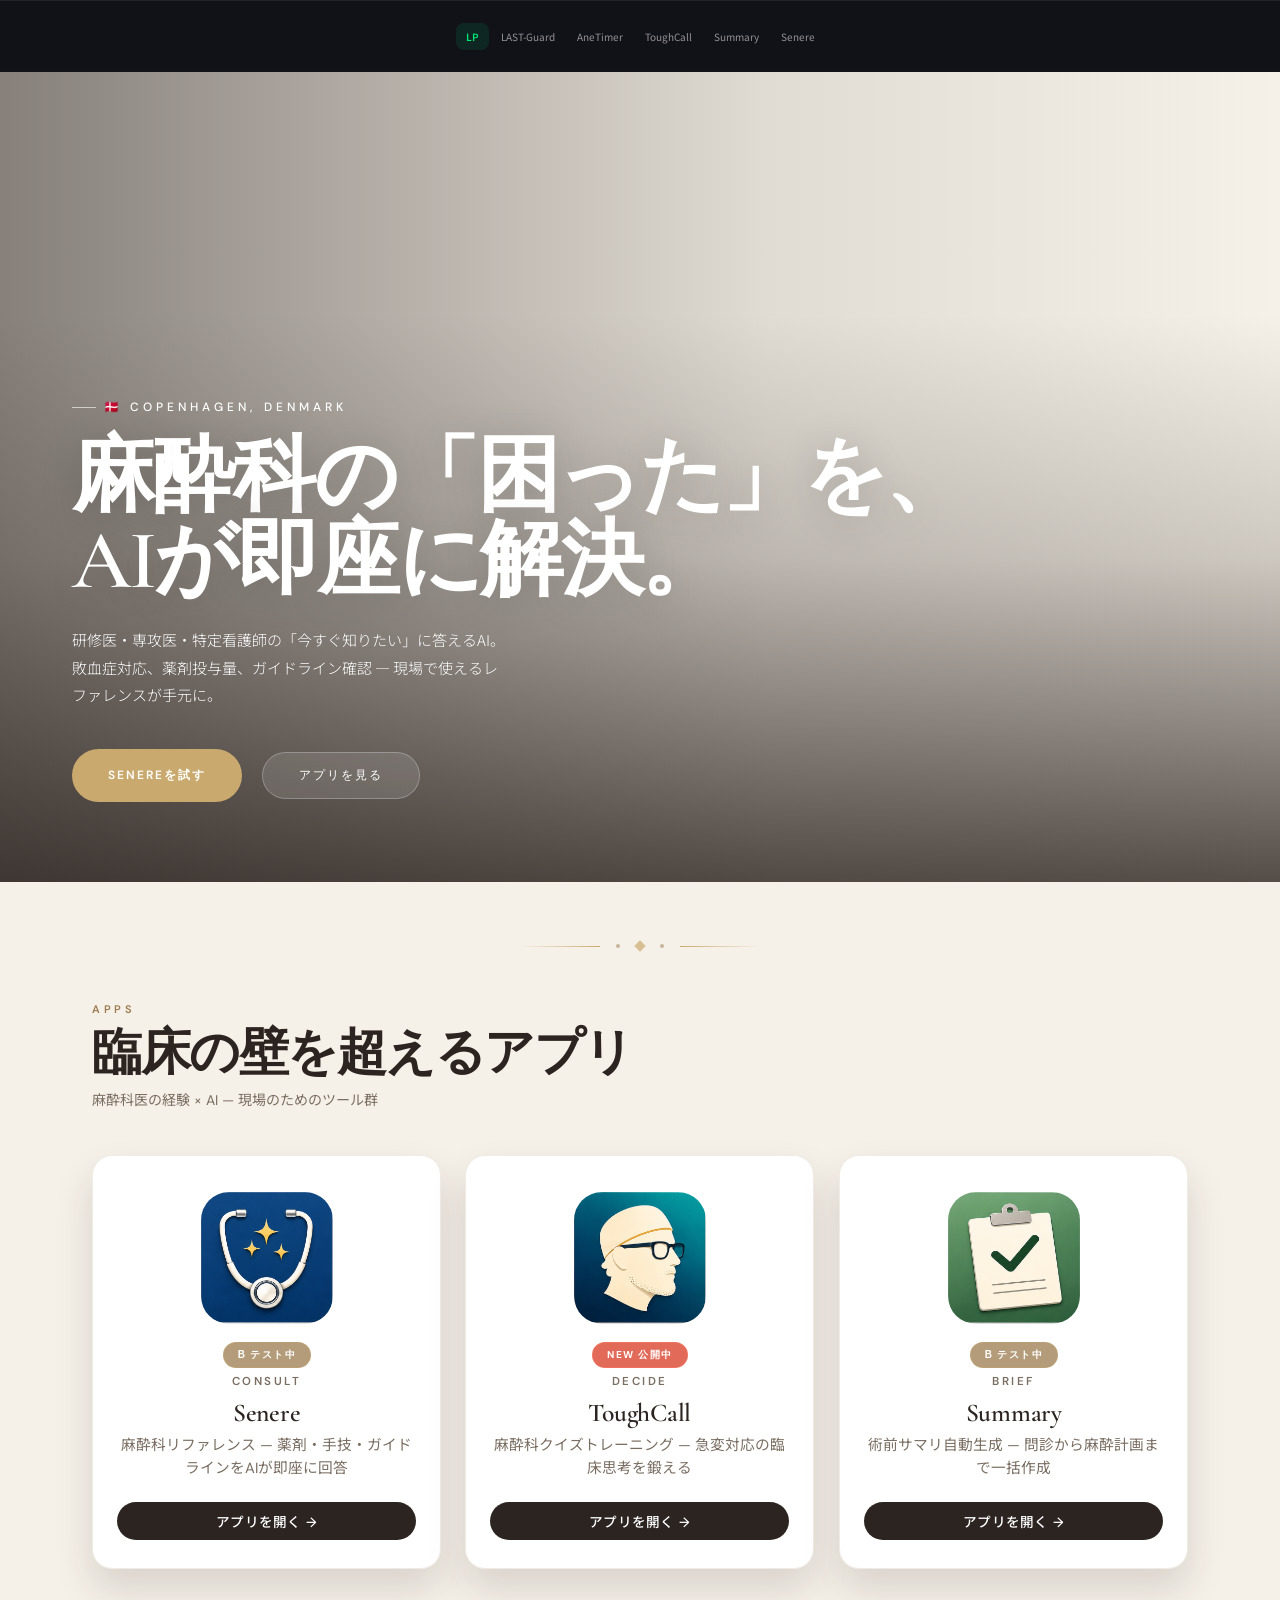
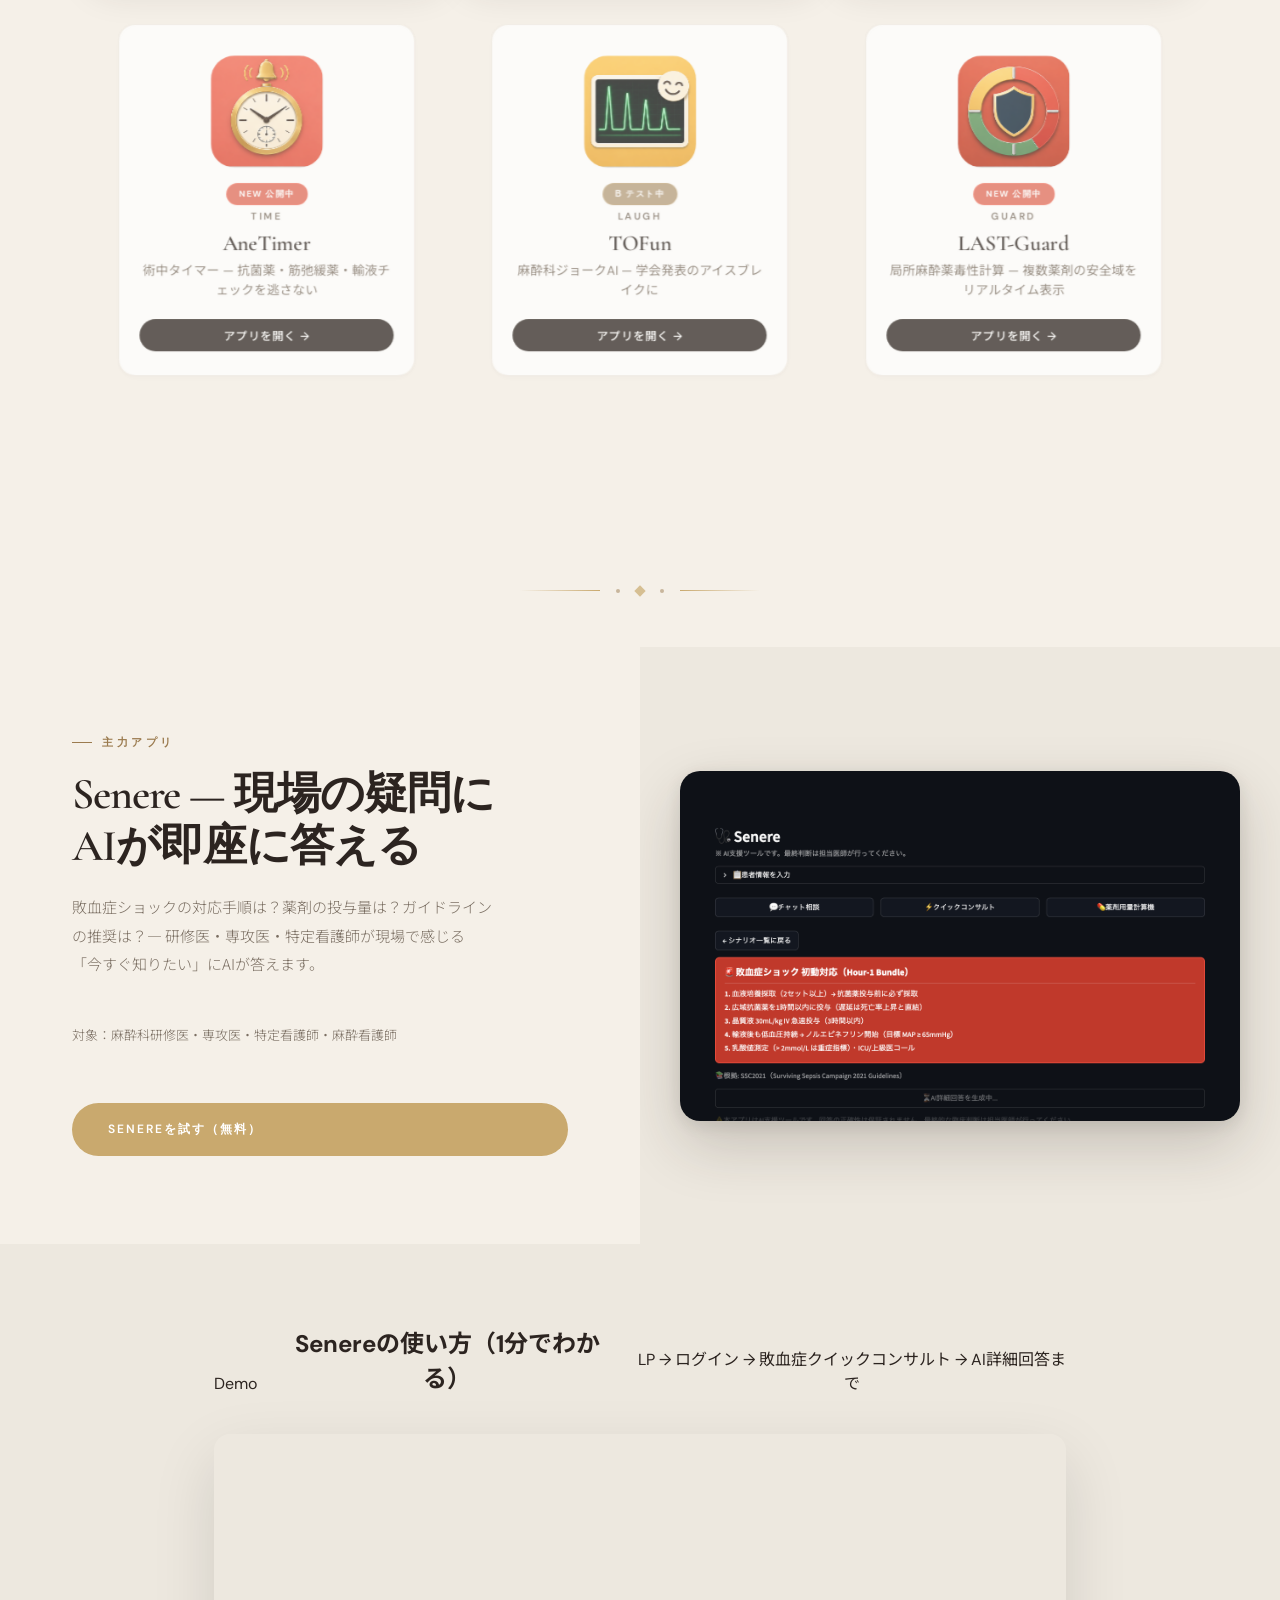
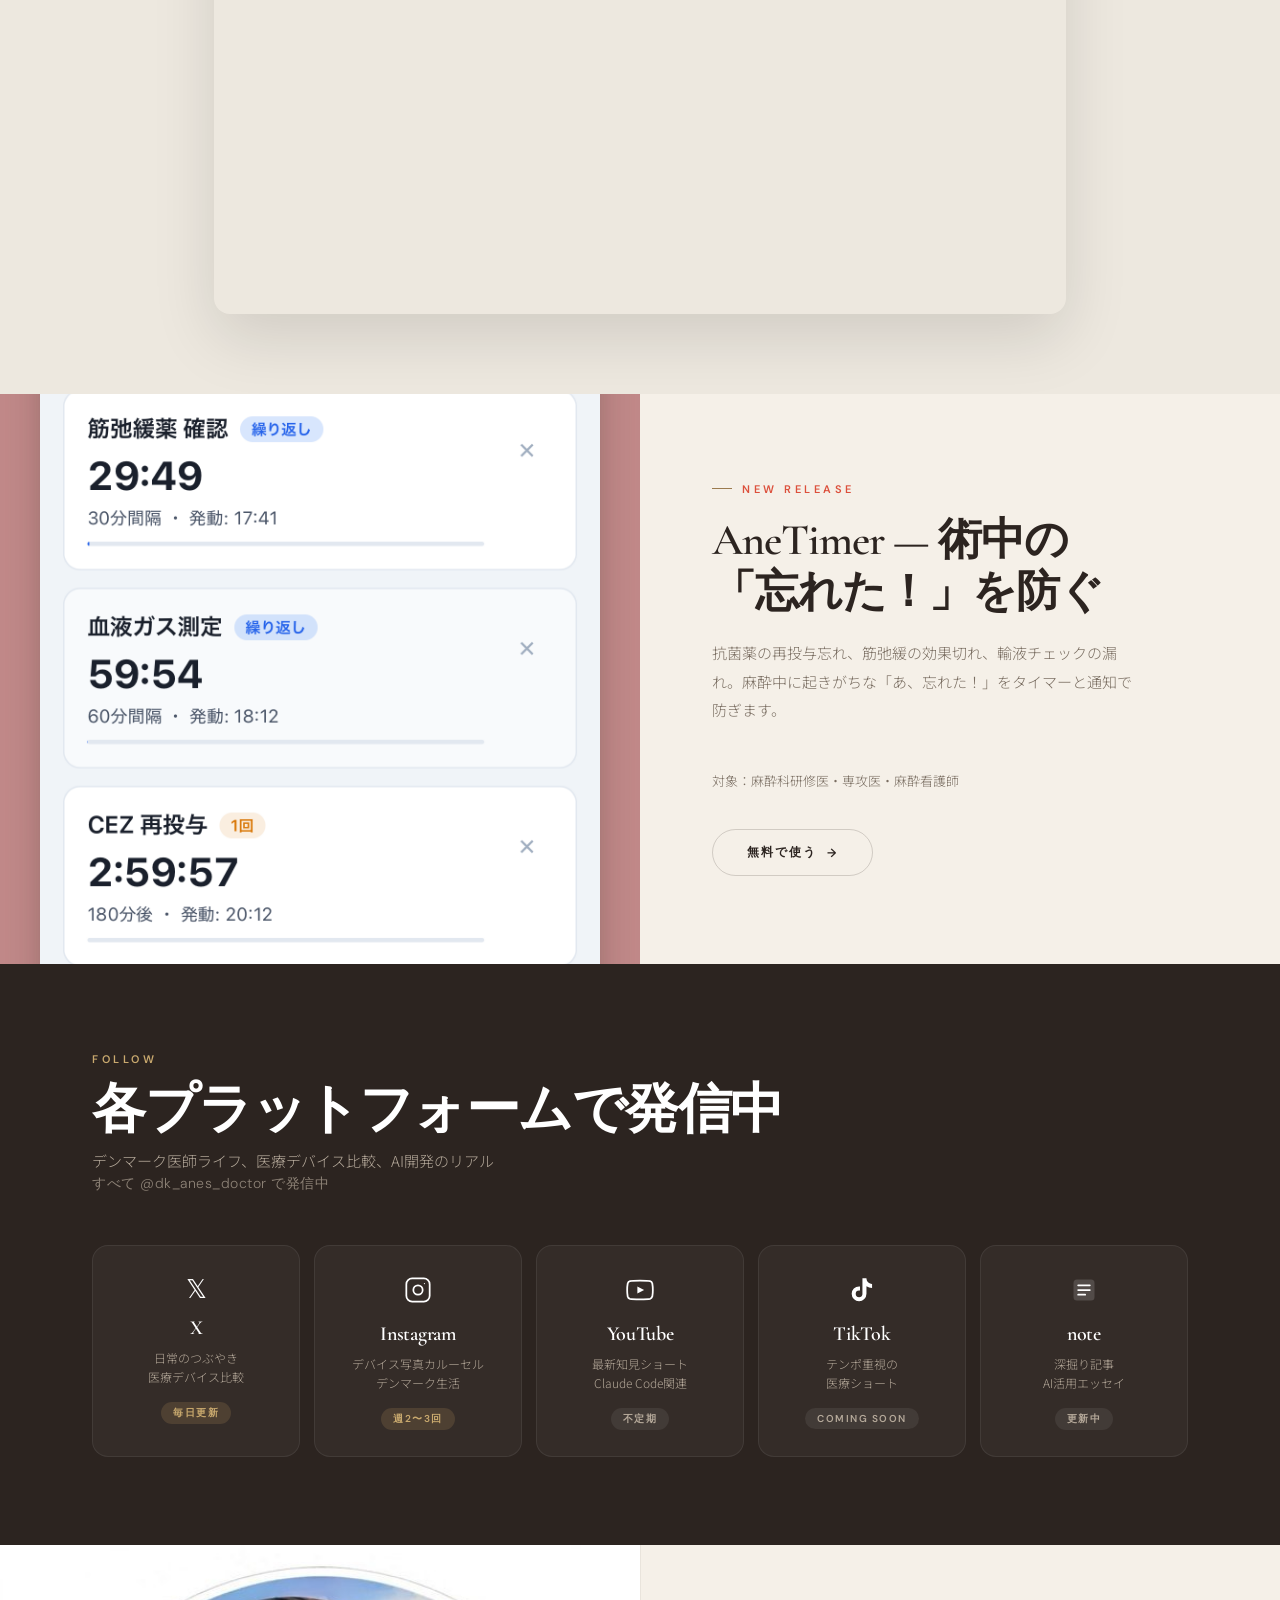
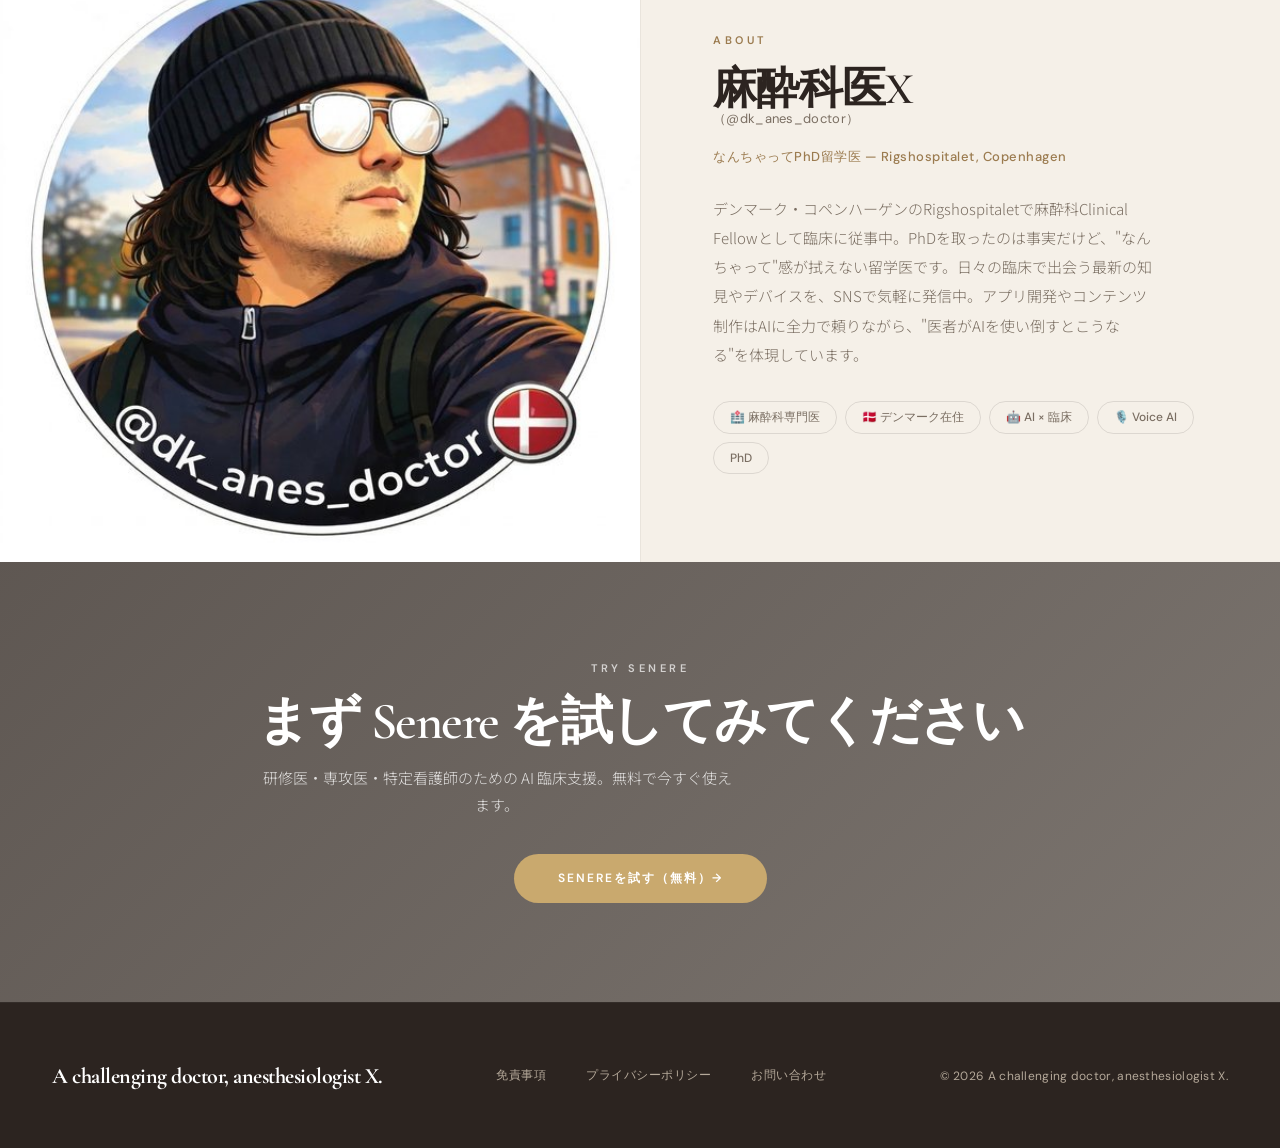
==== commit 5281fb42: "fix: Senere の本番 URL を senere-next-production へ差し替え your-ai-senere-consultant-production は旧 Streamlit" ====
--- a/index.html
+++ b/index.html
@@ -1516,7 +1516,7 @@
     <h1 class="reveal reveal-delay-1">麻酔科の「困った」を、<br>AIが即座に解決。</h1>
     <p class="hero-sub reveal reveal-delay-2">研修医・専攻医・特定看護師の「今すぐ知りたい」に答えるAI。敗血症対応、薬剤投与量、ガイドライン確認 — 現場で使えるレファレンスが手元に。</p>
     <div class="hero-actions reveal reveal-delay-3">
-      <a href="https://your-ai-senere-consultant-production.up.railway.app/" target="_blank" rel="noopener" class="hero-btn-primary"
+      <a href="https://senere-next-production.up.railway.app/" target="_blank" rel="noopener" class="hero-btn-primary"
          onclick="gtag('event','click',{event_category:'hero',event_label:'senere_open'})">Senereを試す</a>
       <a href="#apps" class="hero-btn-ghost">アプリを見る</a>
     </div>
@@ -1548,7 +1548,7 @@
     <!-- Apps grid (uniform; spotlight follows scroll center) -->
     <div class="featured-grid reveal reveal-delay-1" data-spotlight-grid>
 
-      <a class="featured-card" href="https://your-ai-senere-consultant-production.up.railway.app/?utm_source=lp&utm_medium=card&utm_campaign=anesthesiologist_portfolio&utm_content=senere" target="_blank" rel="noopener"
+      <a class="featured-card" href="https://senere-next-production.up.railway.app/?utm_source=lp&utm_medium=card&utm_campaign=anesthesiologist_portfolio&utm_content=senere" target="_blank" rel="noopener"
          onclick="gtag('event','click',{event_category:'apps',event_label:'senere'})">
         <img src="images/icons/senere.png" alt="" class="featured-icon">
         <div class="featured-badge-row"><span class="app-badge badge-beta">β テスト中</span></div>
@@ -1795,7 +1795,7 @@
     <div class="eyebrow">Try Senere</div>
     <h2>まず Senere を試してみてください</h2>
     <p>研修医・専攻医・特定看護師のための AI 臨床支援。無料で今すぐ使えます。</p>
-    <a href="https://your-ai-senere-consultant-production.up.railway.app/" target="_blank" rel="noopener" class="cta-btn"
+    <a href="https://senere-next-production.up.railway.app/" target="_blank" rel="noopener" class="cta-btn"
        onclick="gtag('event','click',{event_category:'cta',event_label:'senere_open'})">Senereを試す（無料）→</a>
   </div>
 </section>
@@ -1992,7 +1992,7 @@
   <a href="https://ane-timer.vercel.app" style="padding:6px 10px;border-radius:8px;text-decoration:none;color:rgba(255,255,255,0.55);white-space:nowrap;" onmouseover="this.style.color='#fff';this.style.background='rgba(255,255,255,0.06)'" onmouseout="this.style.color='rgba(255,255,255,0.55)';this.style.background='none'">AneTimer</a>
   <a href="https://toughcall.vercel.app" style="padding:6px 10px;border-radius:8px;text-decoration:none;color:rgba(255,255,255,0.55);white-space:nowrap;" onmouseover="this.style.color='#fff';this.style.background='rgba(255,255,255,0.06)'" onmouseout="this.style.color='rgba(255,255,255,0.55)';this.style.background='none'">ToughCall</a>
   <a href="https://summary-rho-tan.vercel.app" style="padding:6px 10px;border-radius:8px;text-decoration:none;color:rgba(255,255,255,0.55);white-space:nowrap;" onmouseover="this.style.color='#fff';this.style.background='rgba(255,255,255,0.06)'" onmouseout="this.style.color='rgba(255,255,255,0.55)';this.style.background='none'">Summary</a>
-  <a href="https://your-ai-senere-consultant-production.up.railway.app" style="padding:6px 10px;border-radius:8px;text-decoration:none;color:rgba(255,255,255,0.55);white-space:nowrap;" onmouseover="this.style.color='#fff';this.style.background='rgba(255,255,255,0.06)'" onmouseout="this.style.color='rgba(255,255,255,0.55)';this.style.background='none'">Senere</a>
+  <a href="https://senere-next-production.up.railway.app" style="padding:6px 10px;border-radius:8px;text-decoration:none;color:rgba(255,255,255,0.55);white-space:nowrap;" onmouseover="this.style.color='#fff';this.style.background='rgba(255,255,255,0.06)'" onmouseout="this.style.color='rgba(255,255,255,0.55)';this.style.background='none'">Senere</a>
 </nav>
 
 <script>
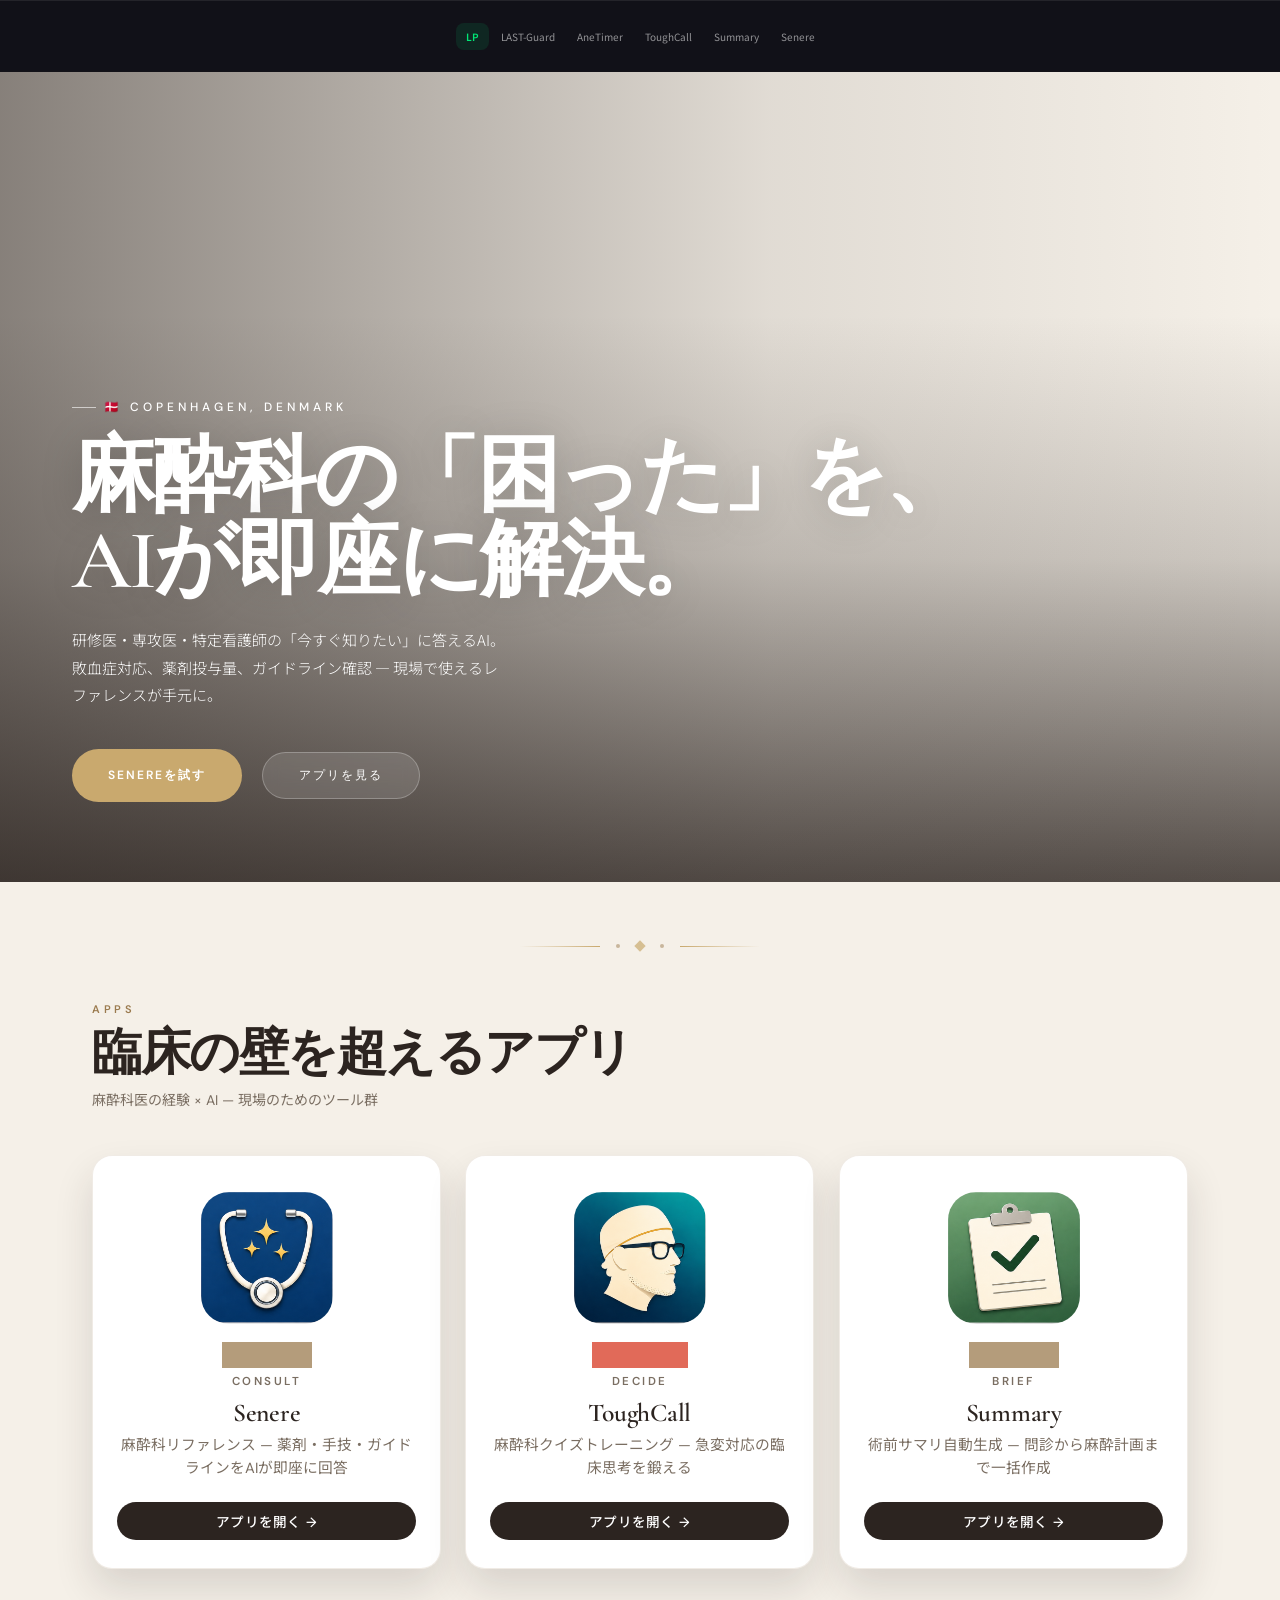
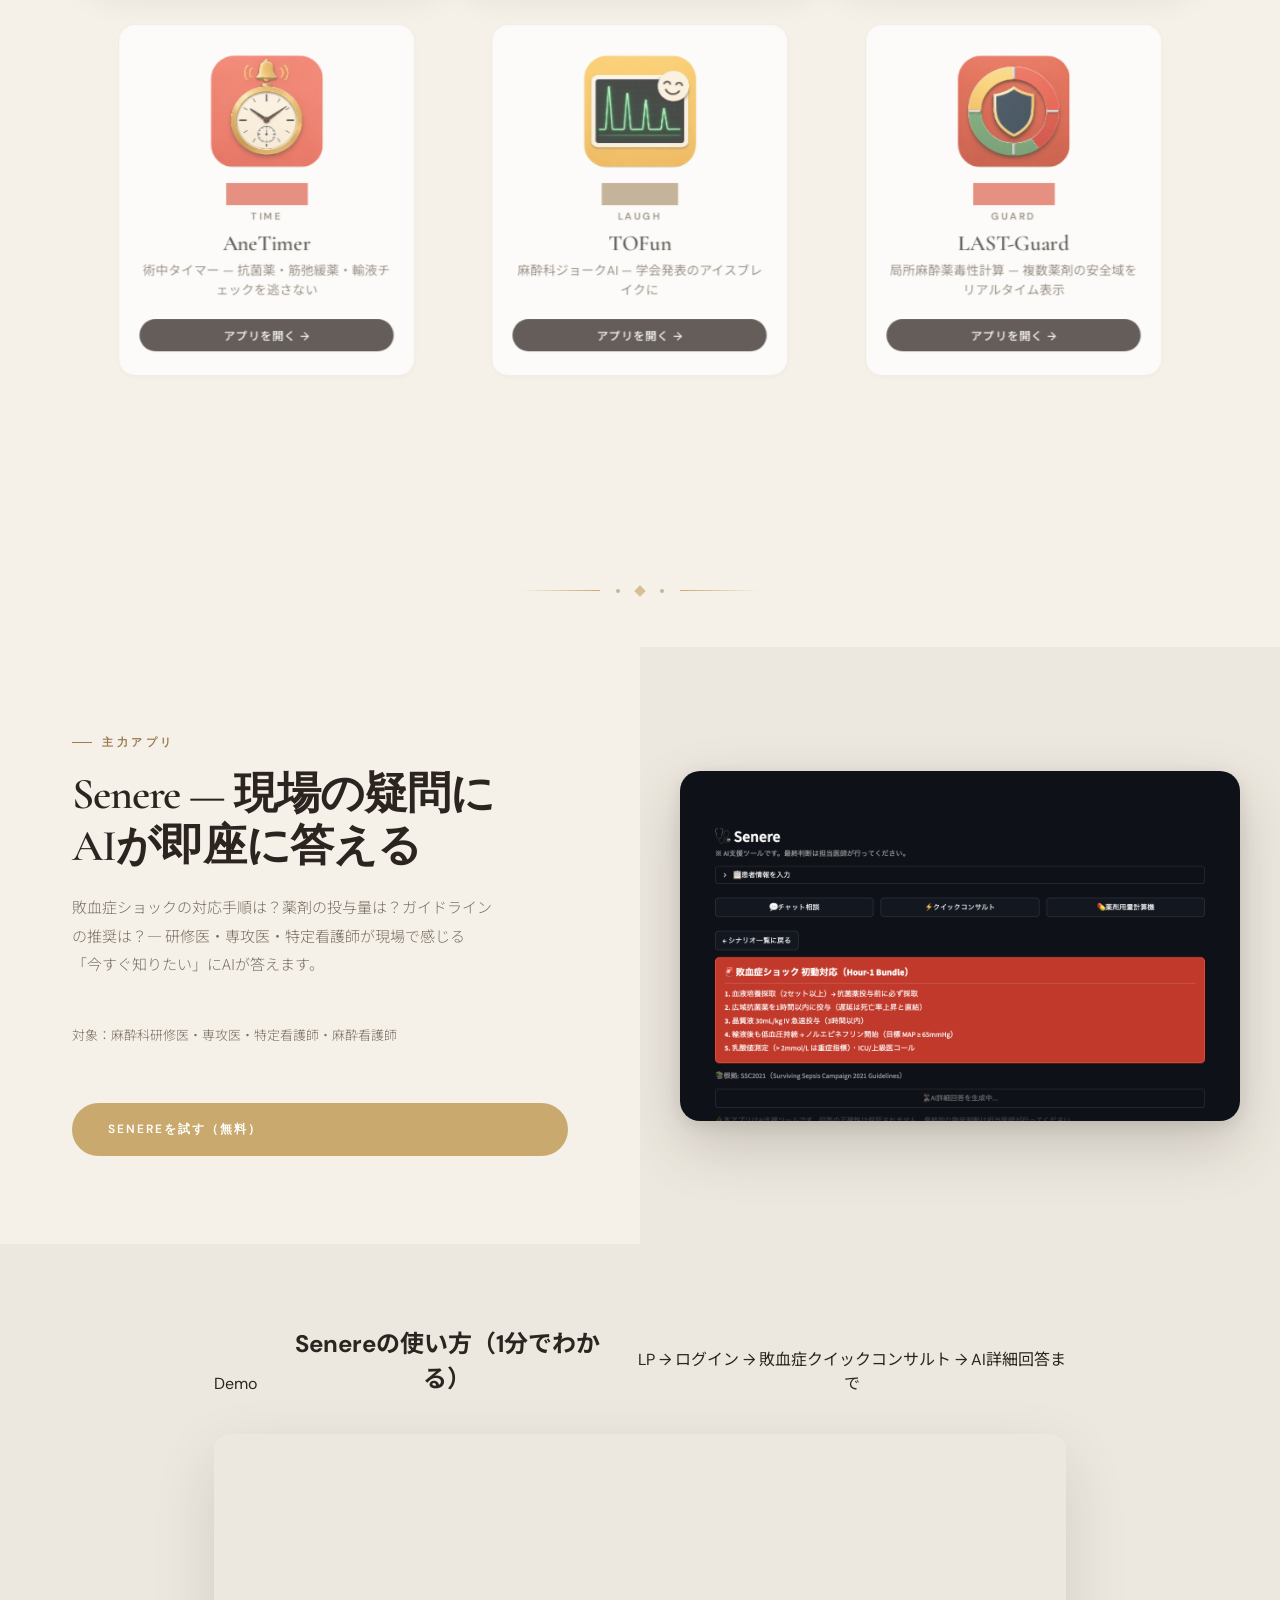
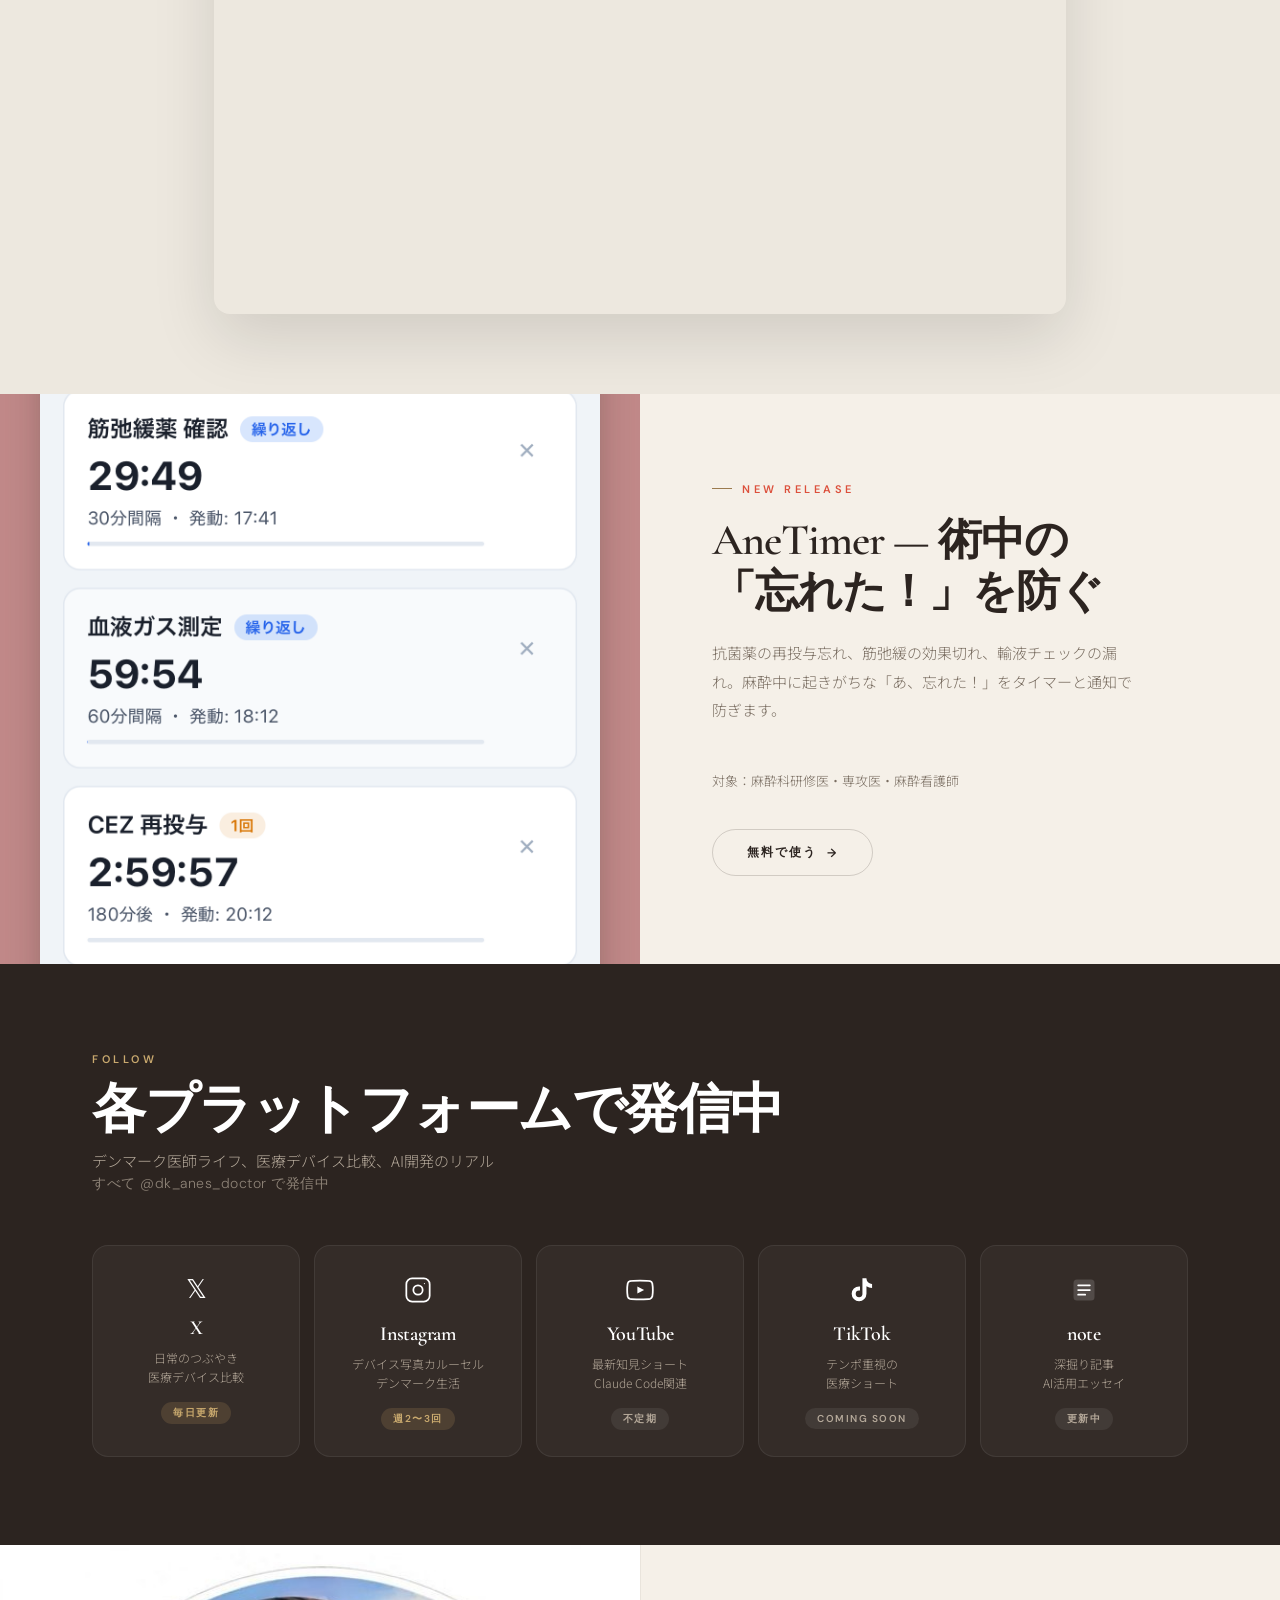
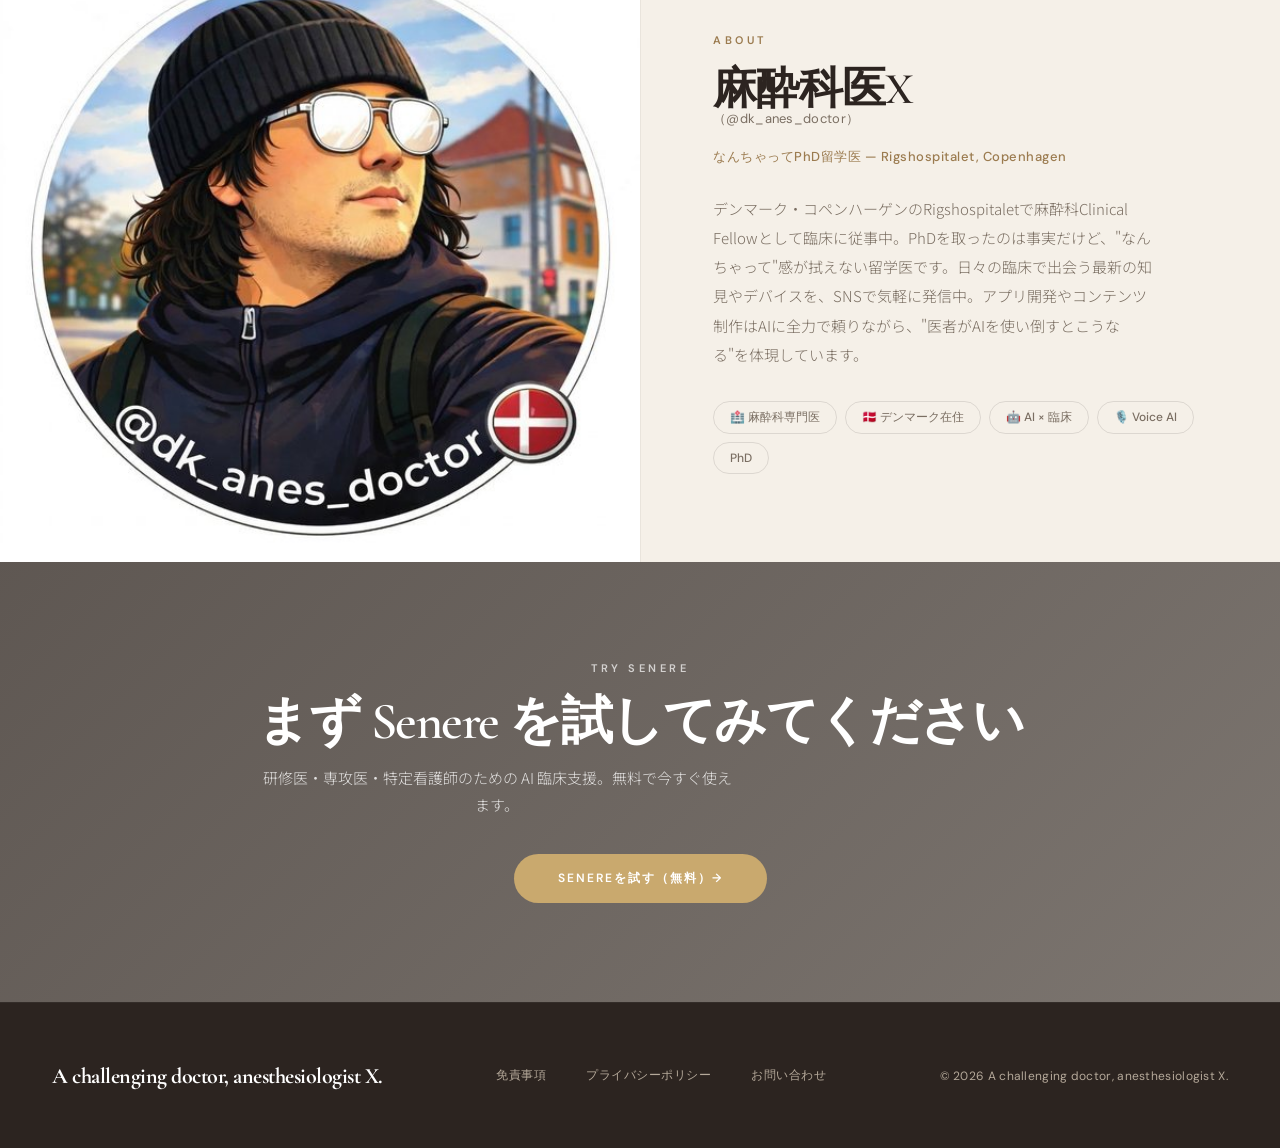
==== commit 51548267: "fix(lp): Senere CTA の 404 リンクを修正（senare 綴りの取りこぼし） ナビの「Senereを試す」とヒーロー下の「Senereを試す（無料）」が your-ai-sen"" ====
--- a/index.html
+++ b/index.html
@@ -1497,7 +1497,7 @@
     <li><a href="#apps">Apps</a></li>
     <li><a href="#sns">SNS</a></li>
     <li><a href="#about">About</a></li>
-    <li><a href="https://your-ai-senare-consultant-production.up.railway.app/" target="_blank" rel="noopener" class="nav-cta"
+    <li><a href="https://senere-next-production.up.railway.app/" target="_blank" rel="noopener" class="nav-cta"
         onclick="gtag('event','click',{event_category:'nav',event_label:'senare_open'})">Senereを試す</a></li>
   </ul>
   <button class="nav-hamburger" aria-label="メニュー" id="hamburger">
@@ -1631,7 +1631,7 @@
     <h2>Senere — 現場の疑問に<br>AIが即座に答える</h2>
     <p>敗血症ショックの対応手順は？薬剤の投与量は？ガイドラインの推奨は？— 研修医・専攻医・特定看護師が現場で感じる「今すぐ知りたい」にAIが答えます。</p>
     <p style="font-size:13px; color:var(--text-sub); margin-top:8px;">対象：麻酔科研修医・専攻医・特定看護師・麻酔看護師</p>
-    <a href="https://your-ai-senare-consultant-production.up.railway.app/" target="_blank" rel="noopener" class="hero-btn-primary" style="display:inline-flex; margin-top:20px;"
+    <a href="https://senere-next-production.up.railway.app/" target="_blank" rel="noopener" class="hero-btn-primary" style="display:inline-flex; margin-top:20px;"
        onclick="gtag('event','click',{event_category:'feature',event_label:'senare_open'})">
       Senereを試す（無料）
     </a>
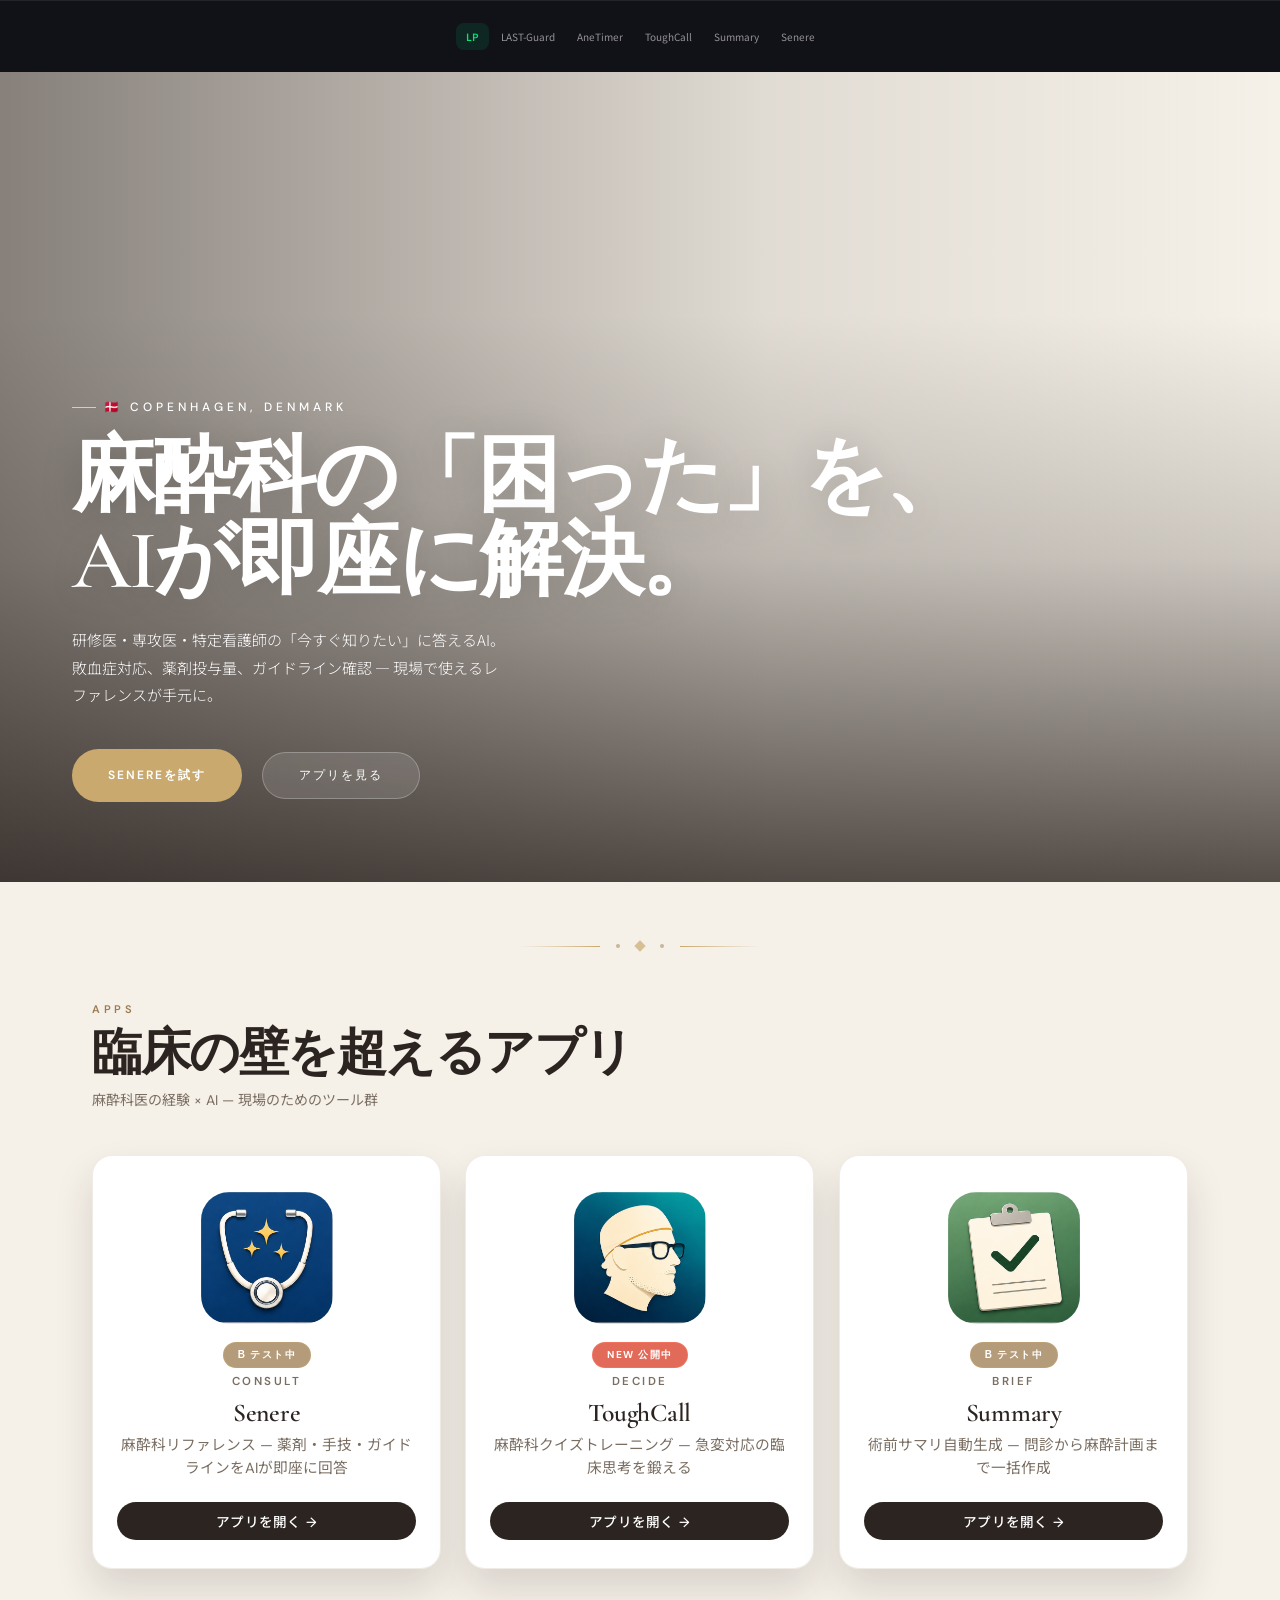
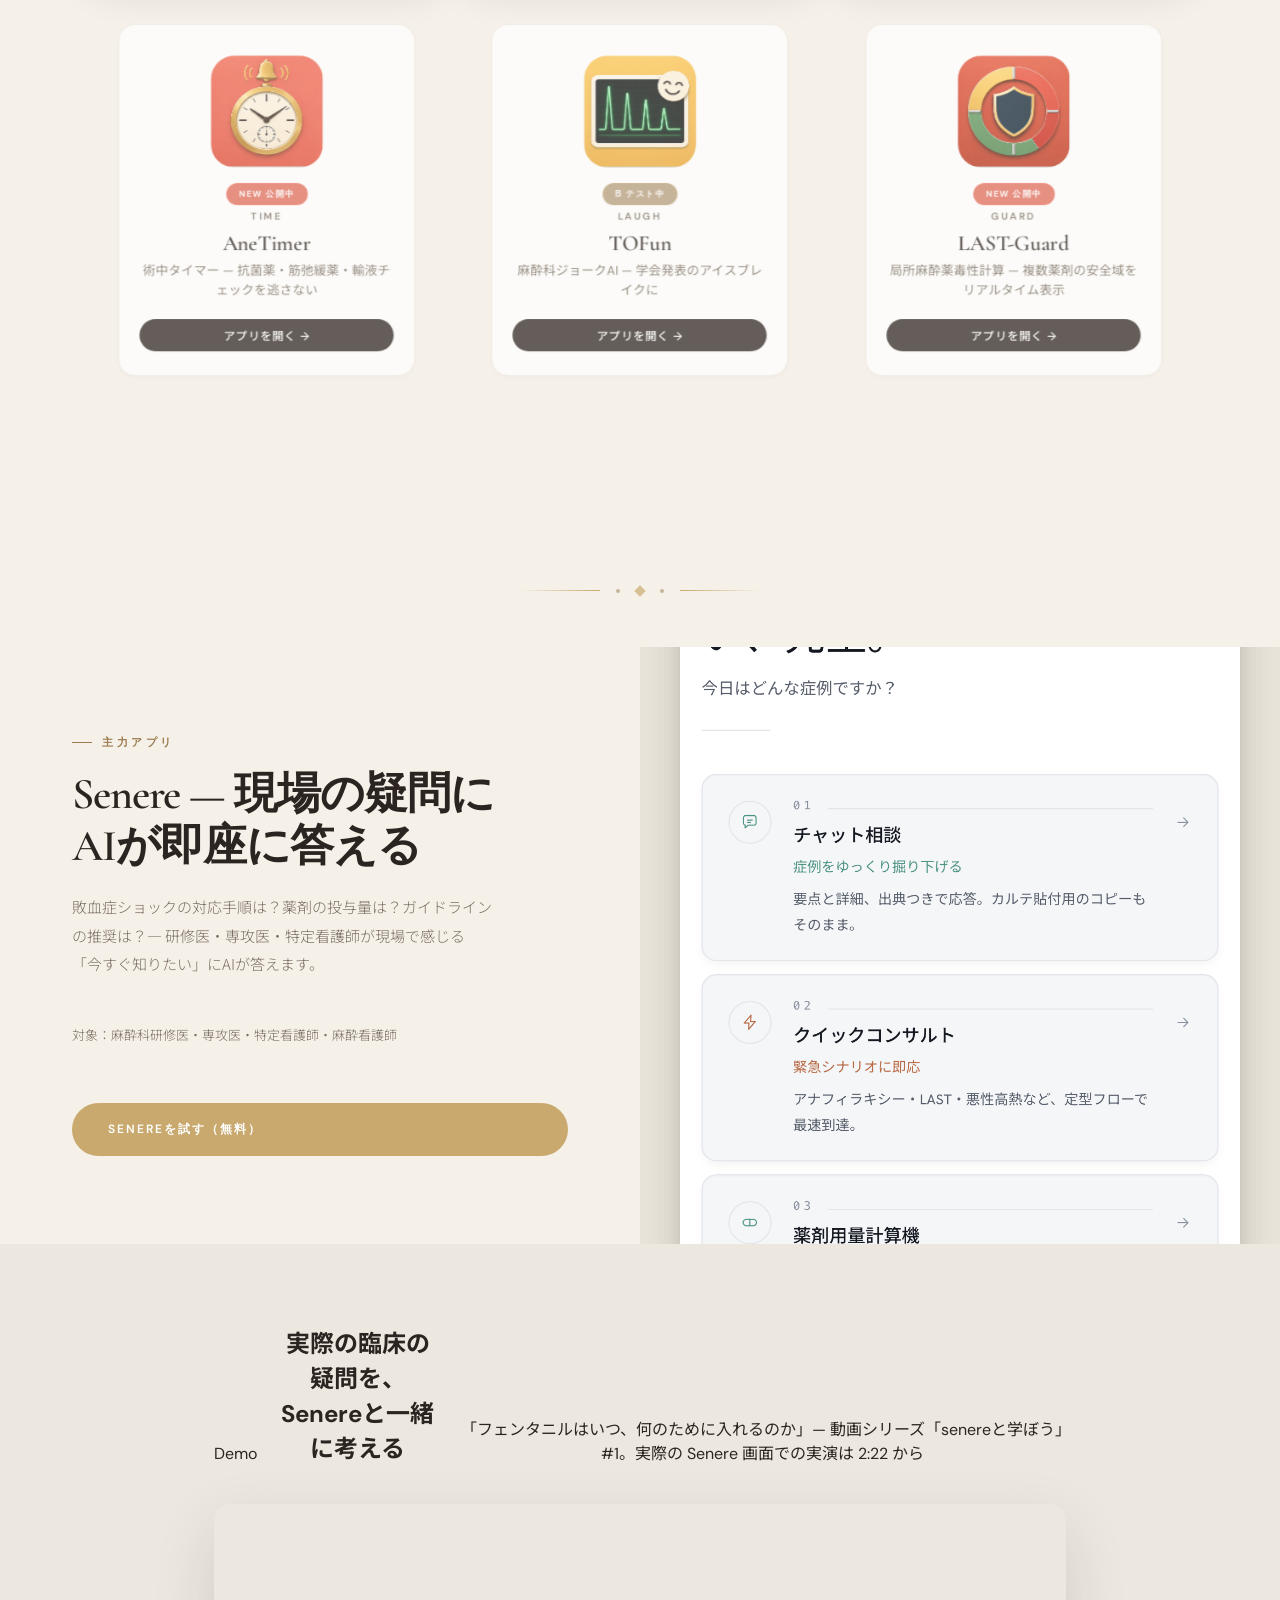
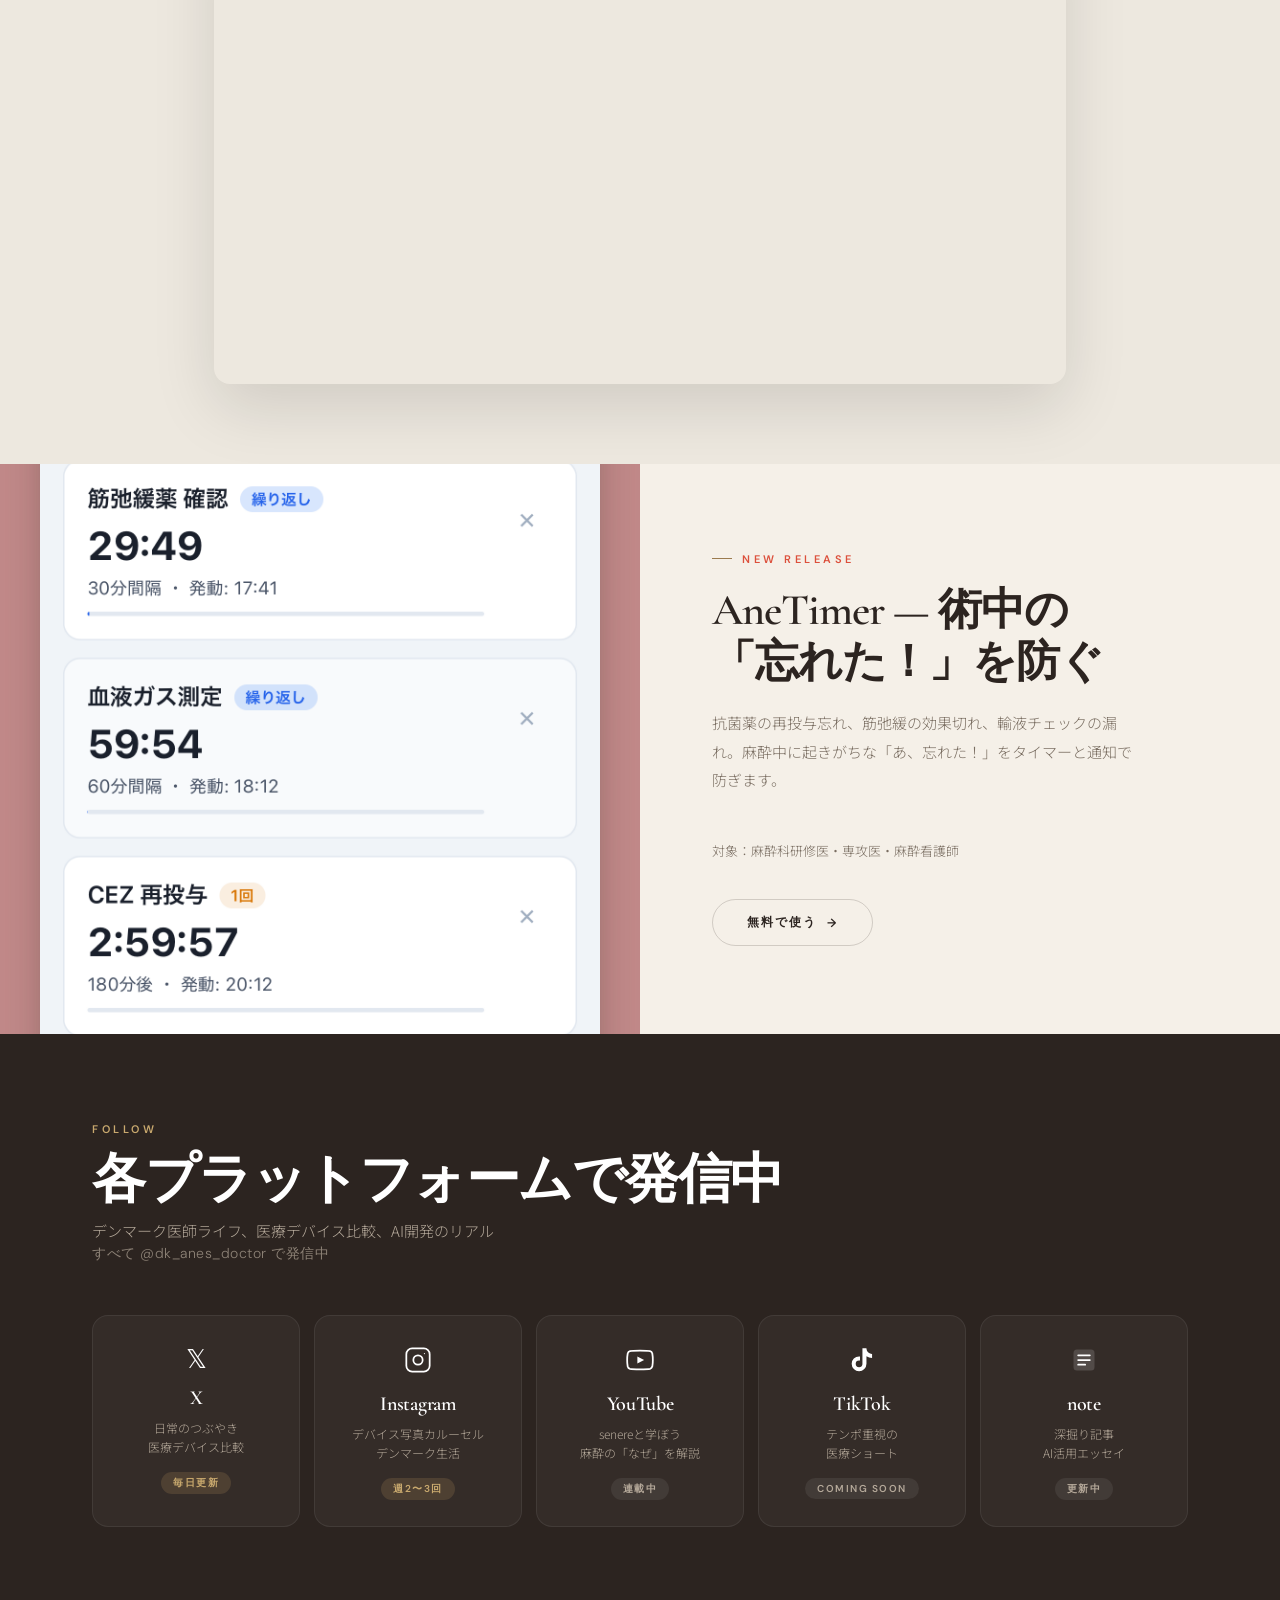
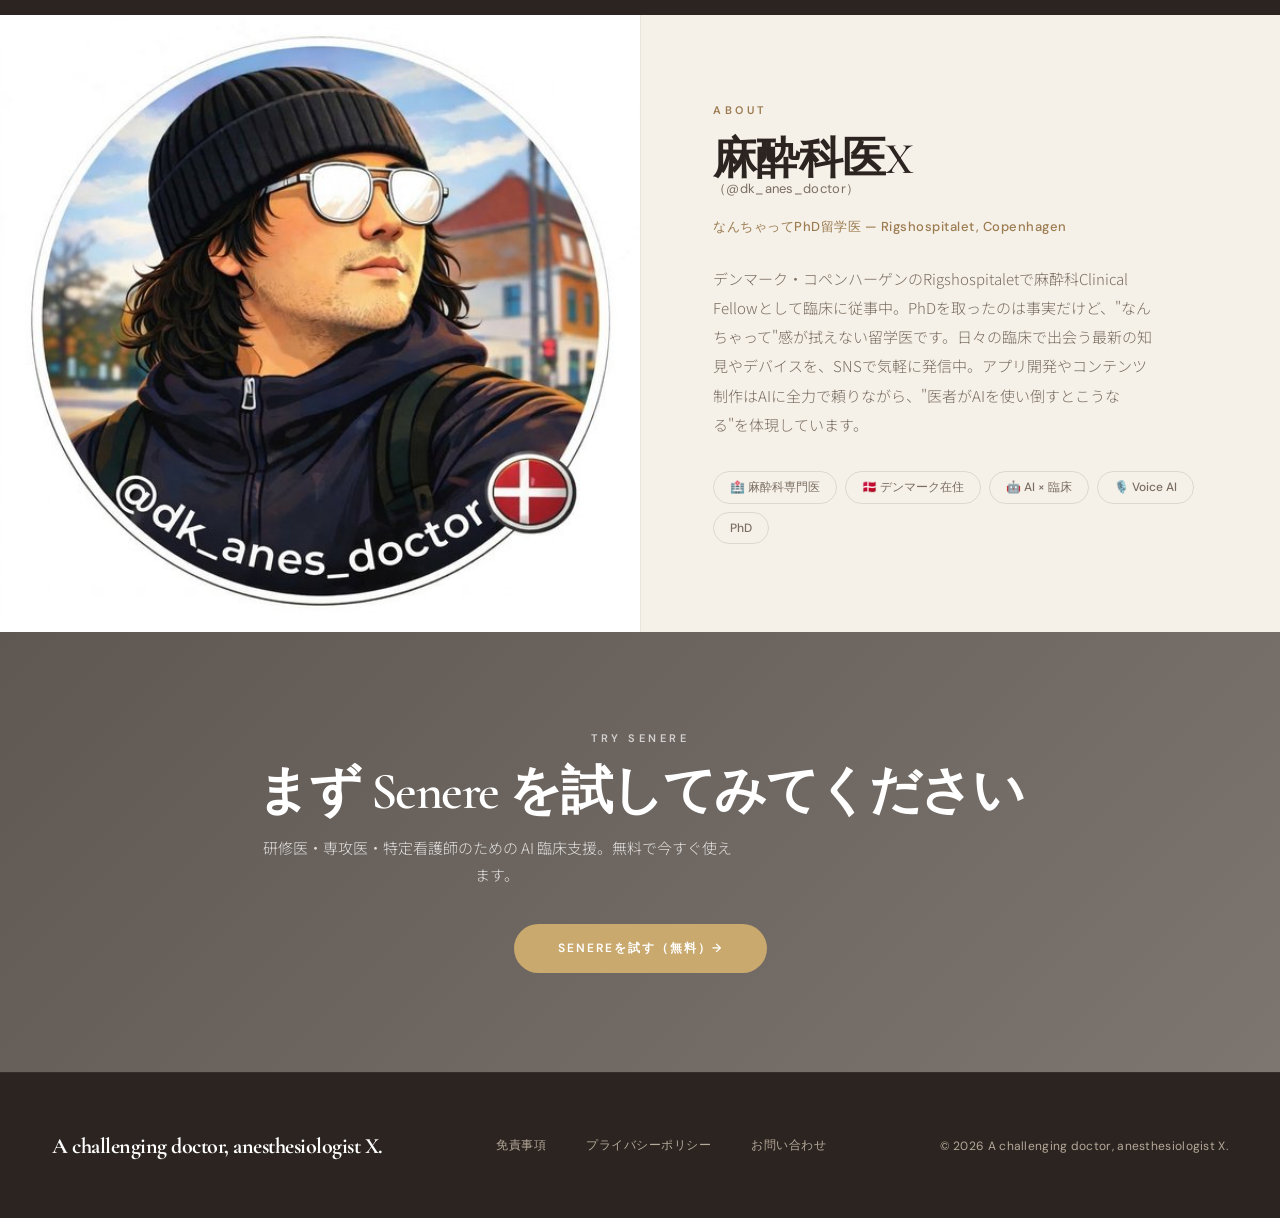
==== commit 13736279: "fix(lp): 旧 Streamlit 版の画面資産を現行 Senere に差し替え URL は 2026-09-05/06 に修正済みだったが、見せている「画面」が旧版のままだった。  - 埋込動" ====
--- a/index.html
+++ b/index.html
@@ -1638,7 +1638,7 @@
   </div>
   <div class="feature-image-side">
     <div class="screenshot-frame">
-      <img src="images/senare-screenshot.png" alt="Senereアプリのスクリーンショット" loading="lazy">
+      <img src="images/senere-screenshot-2026.png" alt="Senereアプリのスクリーンショット" loading="lazy">
     </div>
   </div>
 </section>
@@ -1650,12 +1650,12 @@
   <div class="section-wrap" style="max-width:900px; margin:0 auto; padding:0 24px;">
     <div class="section-head reveal" style="text-align:center; margin-bottom:40px;">
       <div class="eyebrow">Demo</div>
-      <h2>Senereの使い方（1分でわかる）</h2>
-      <p class="sub">LP → ログイン → 敗血症クイックコンサルト → AI詳細回答まで</p>
+      <h2>実際の臨床の疑問を、<br>Senereと一緒に考える</h2>
+      <p class="sub">「フェンタニルはいつ、何のために入れるのか」— 動画シリーズ「senereと学ぼう」#1。実際の Senere 画面での実演は 2:22 から</p>
     </div>
     <div class="reveal" style="border-radius:16px; overflow:hidden; box-shadow:0 24px 64px rgba(0,0,0,0.12); position:relative; padding-top:56.25%;">
-      <iframe src="https://www.youtube.com/embed/i7Rr0pjaKu8"
-              title="麻酔科の「困った」をAIが即座に解決 — Senereデモ動画"
+      <iframe src="https://www.youtube.com/embed/P7ntevkLOEY"
+              title="senereと学ぼう #1｜フェンタニル投与のタイミングと目的"
               frameborder="0"
               allow="accelerometer; autoplay; clipboard-write; encrypted-media; gyroscope; picture-in-picture"
               allowfullscreen
@@ -1730,8 +1730,8 @@
           </svg>
         </div>
         <div class="sns-card-name">YouTube</div>
-        <div class="sns-card-desc">最新知見ショート<br>Claude Code関連</div>
-        <span class="sns-card-freq">不定期</span>
+        <div class="sns-card-desc">senereと学ぼう<br>麻酔の「なぜ」を解説</div>
+        <span class="sns-card-freq">連載中</span>
       </a>
 
       <a class="sns-card reveal reveal-delay-3" href="#" target="_blank" rel="noopener">
